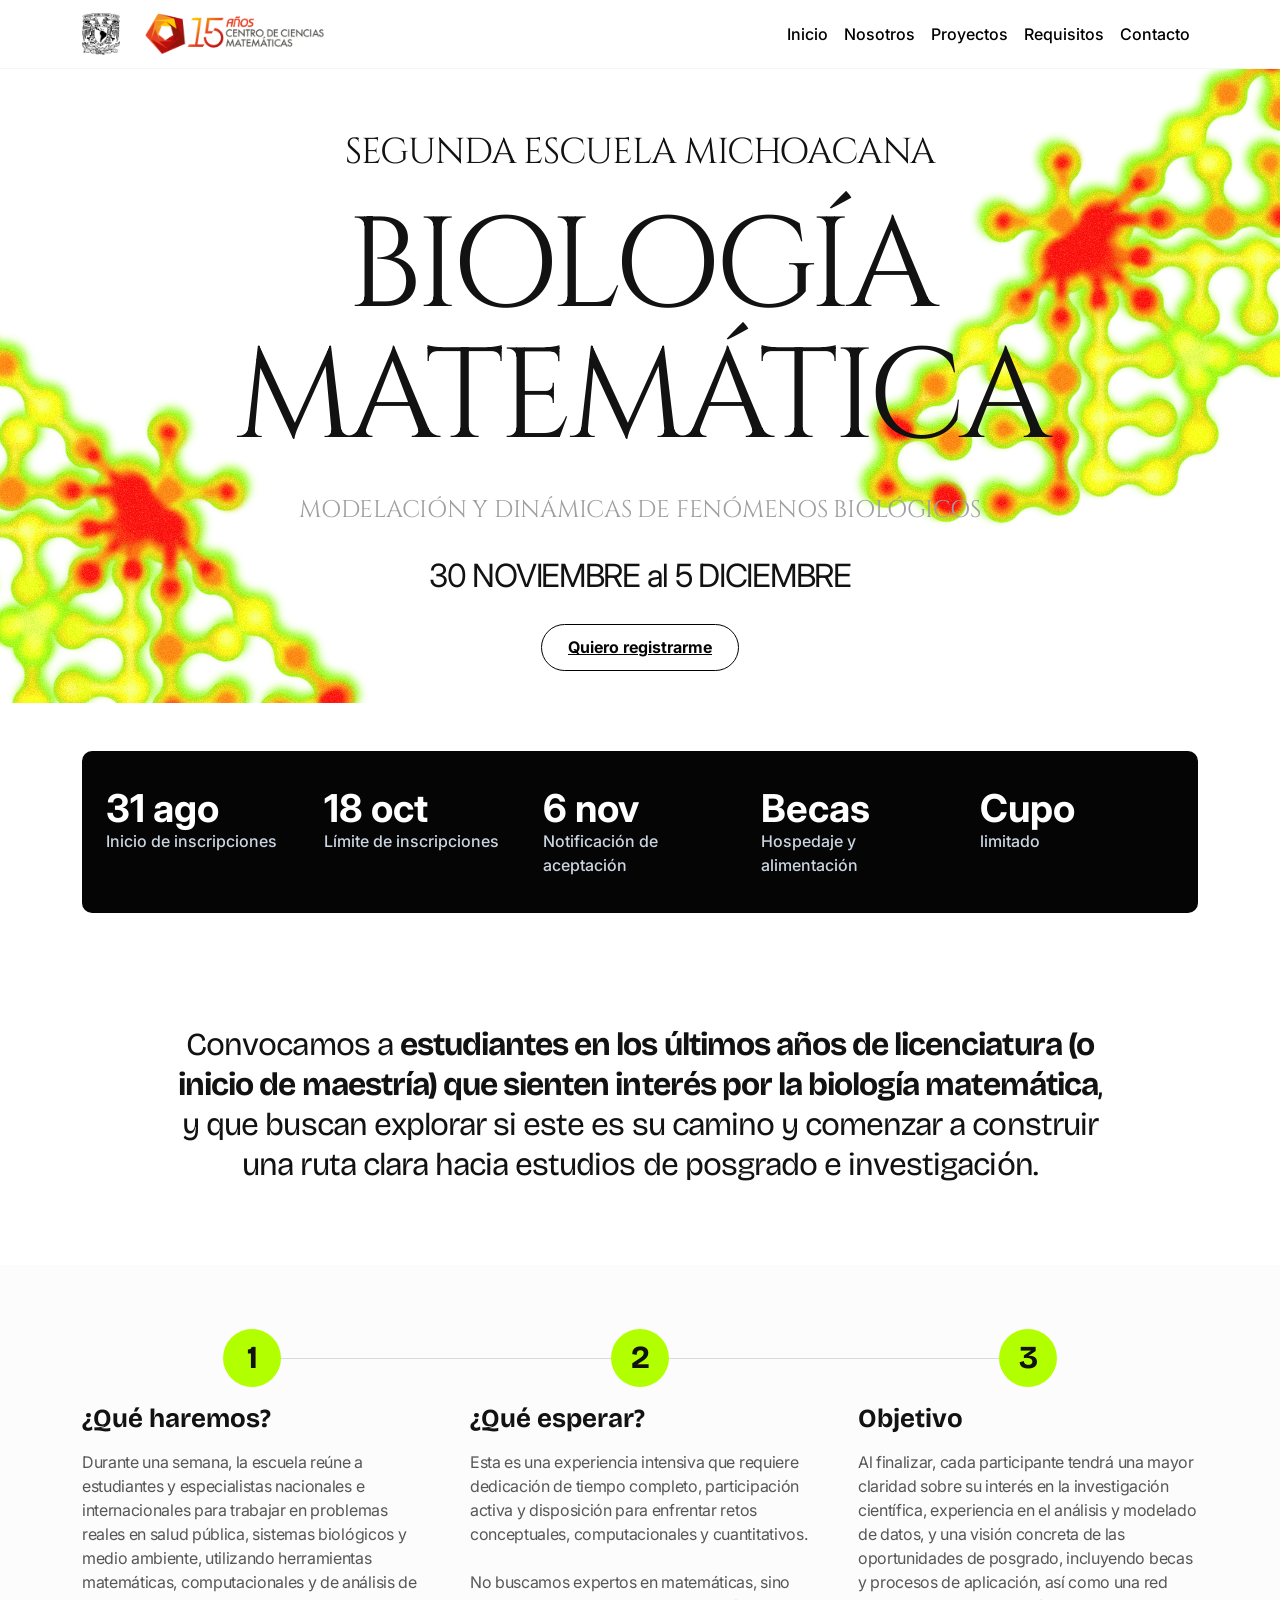
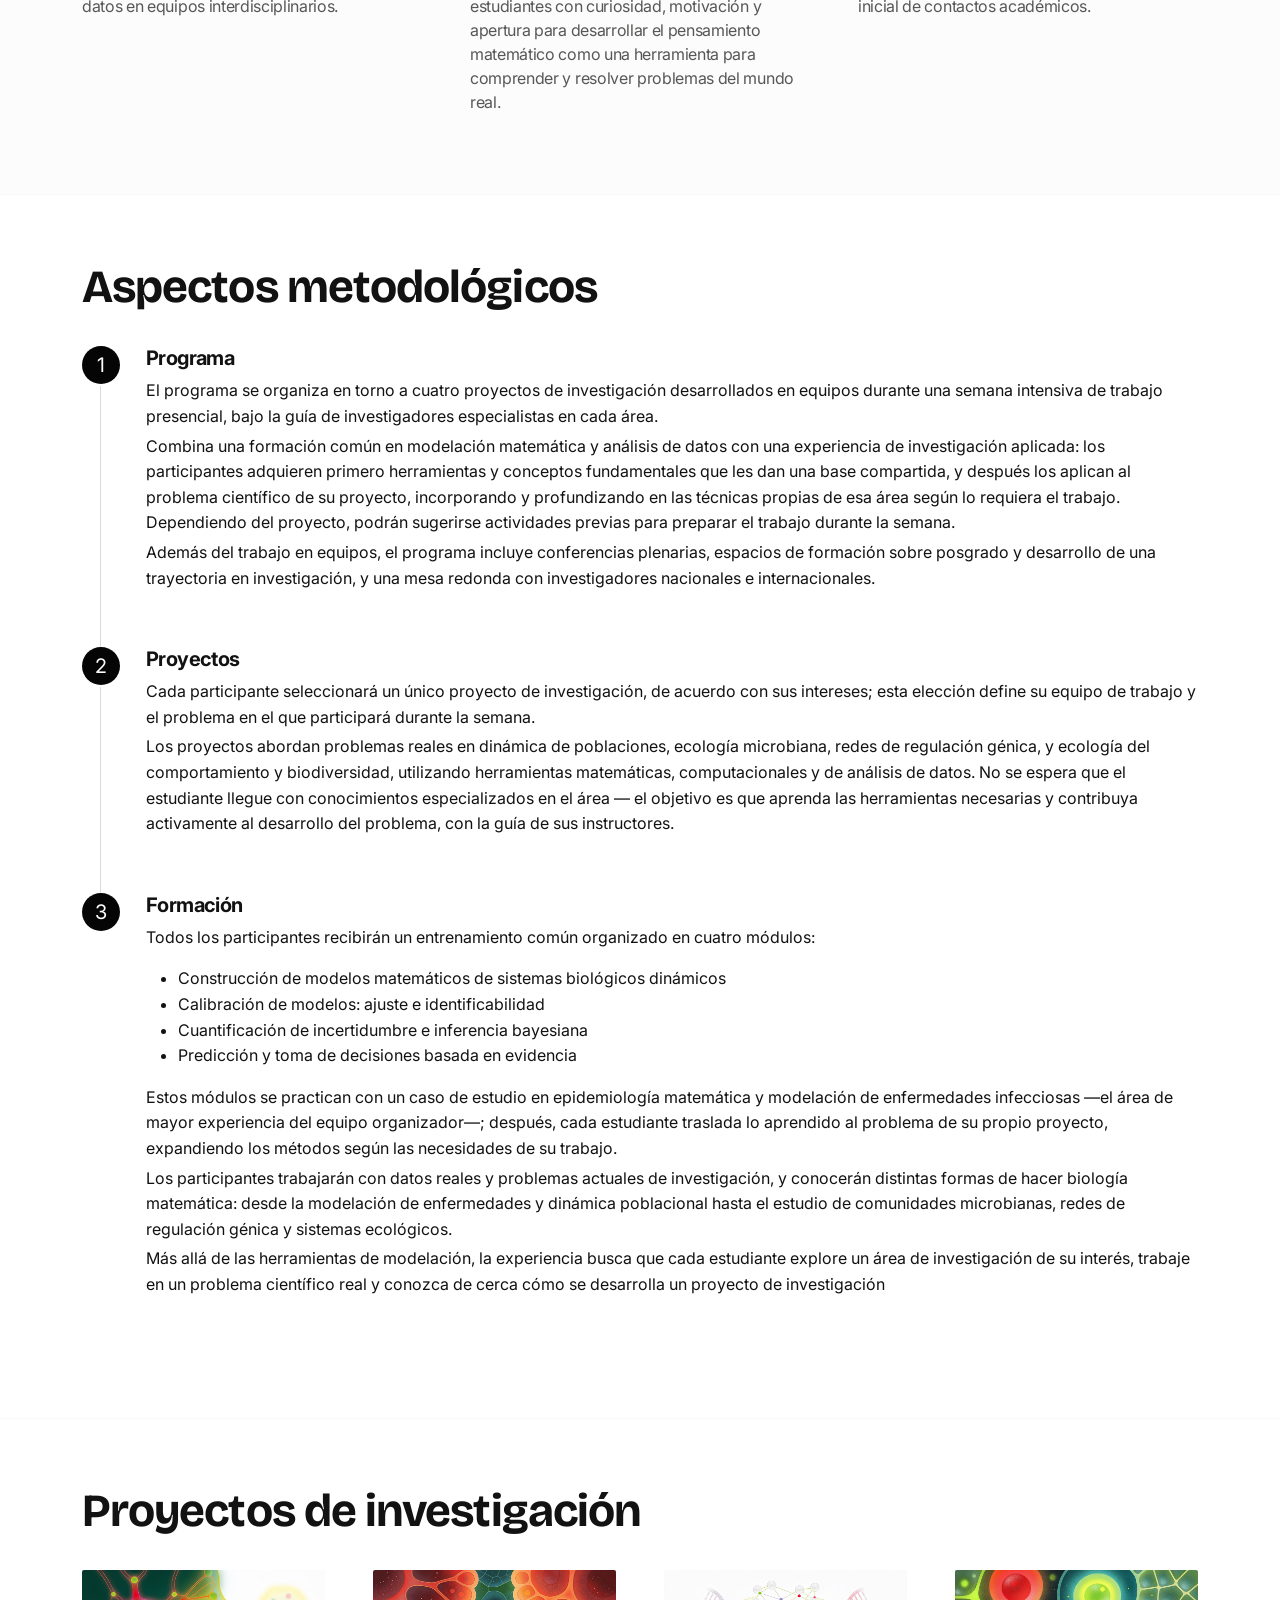
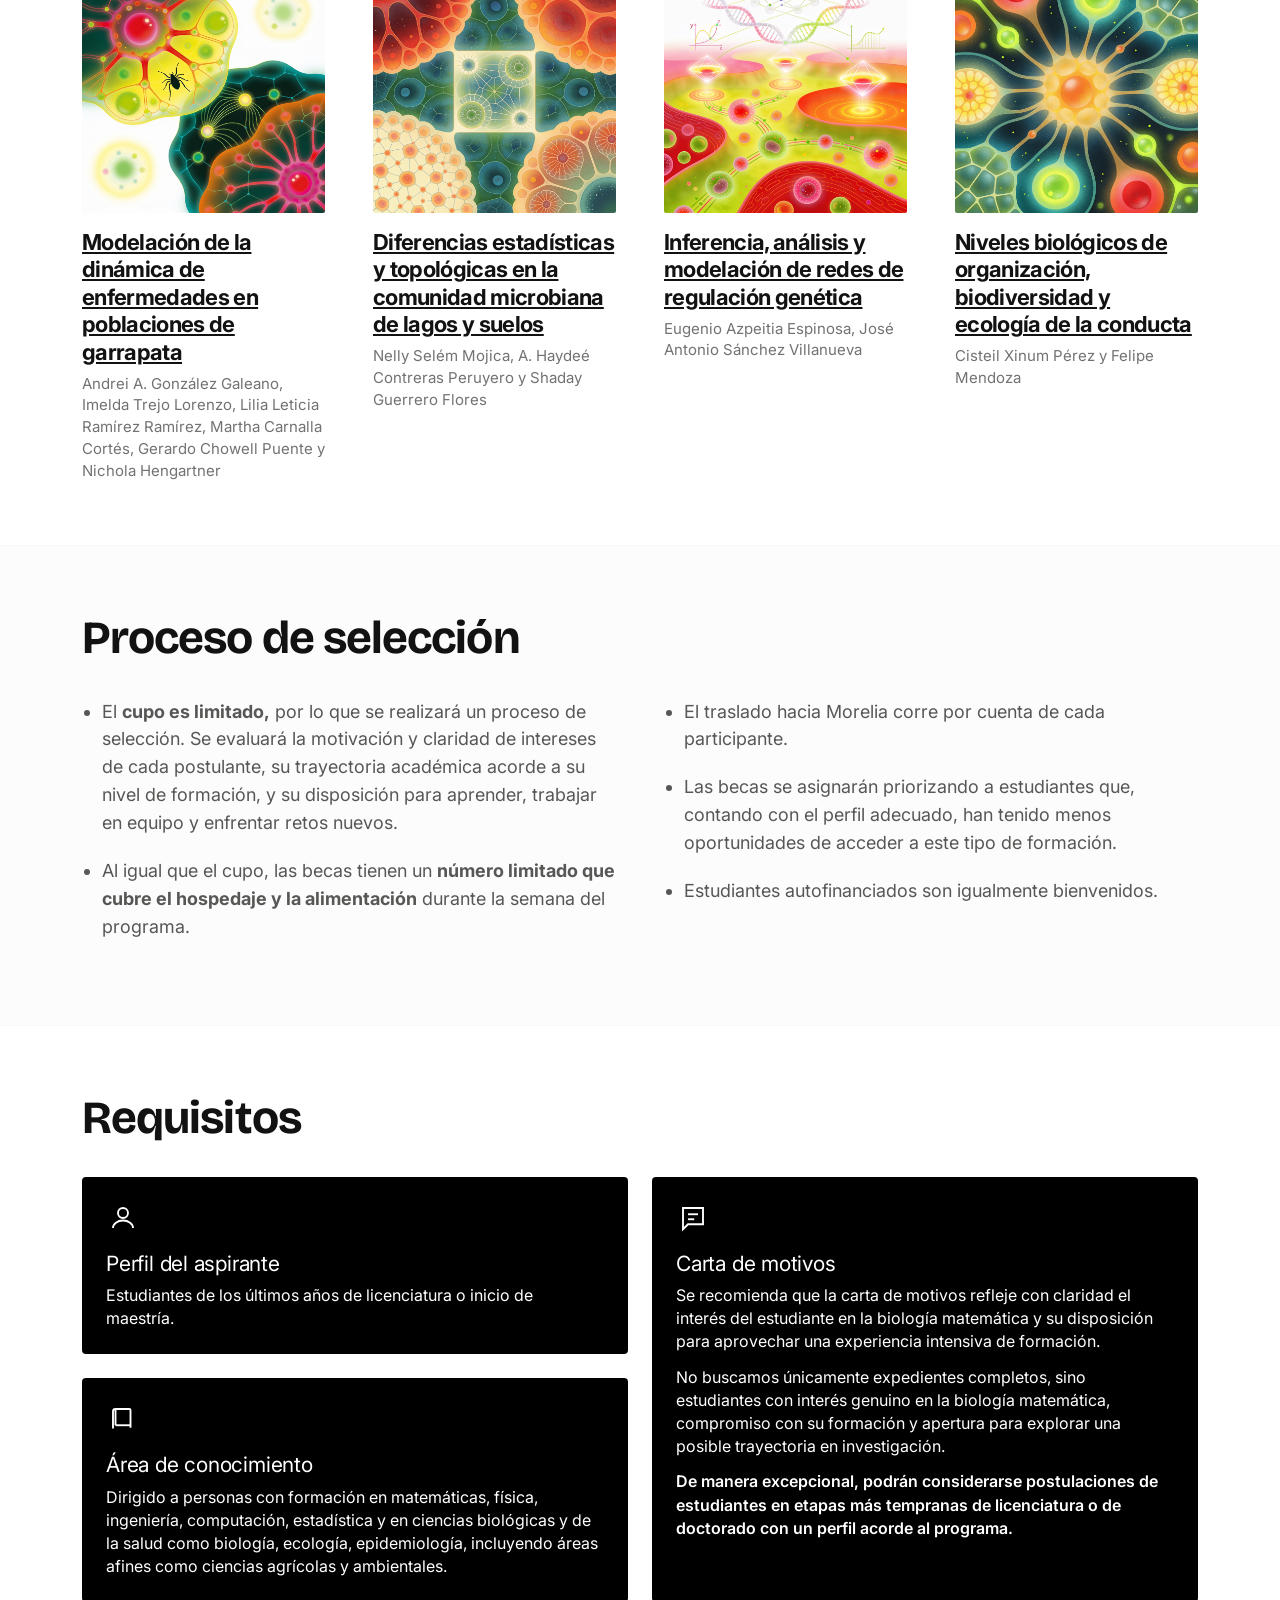
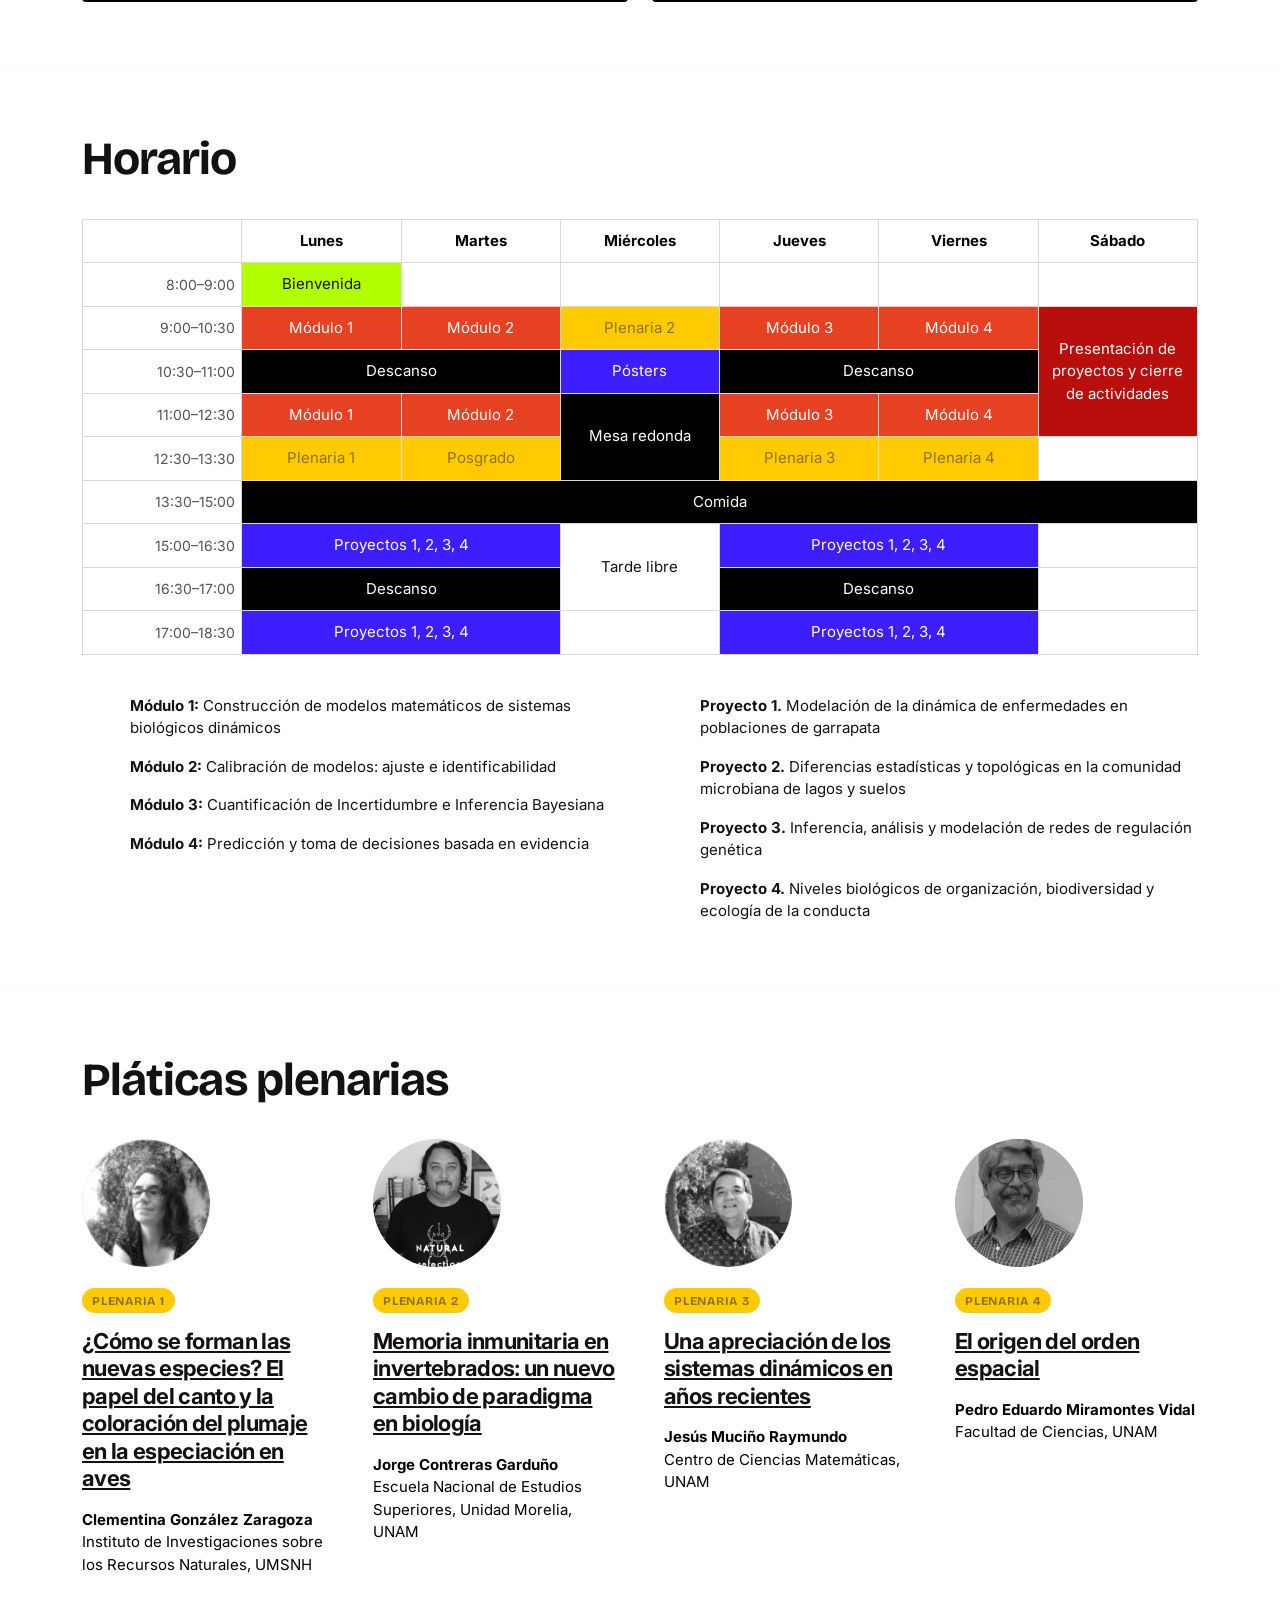
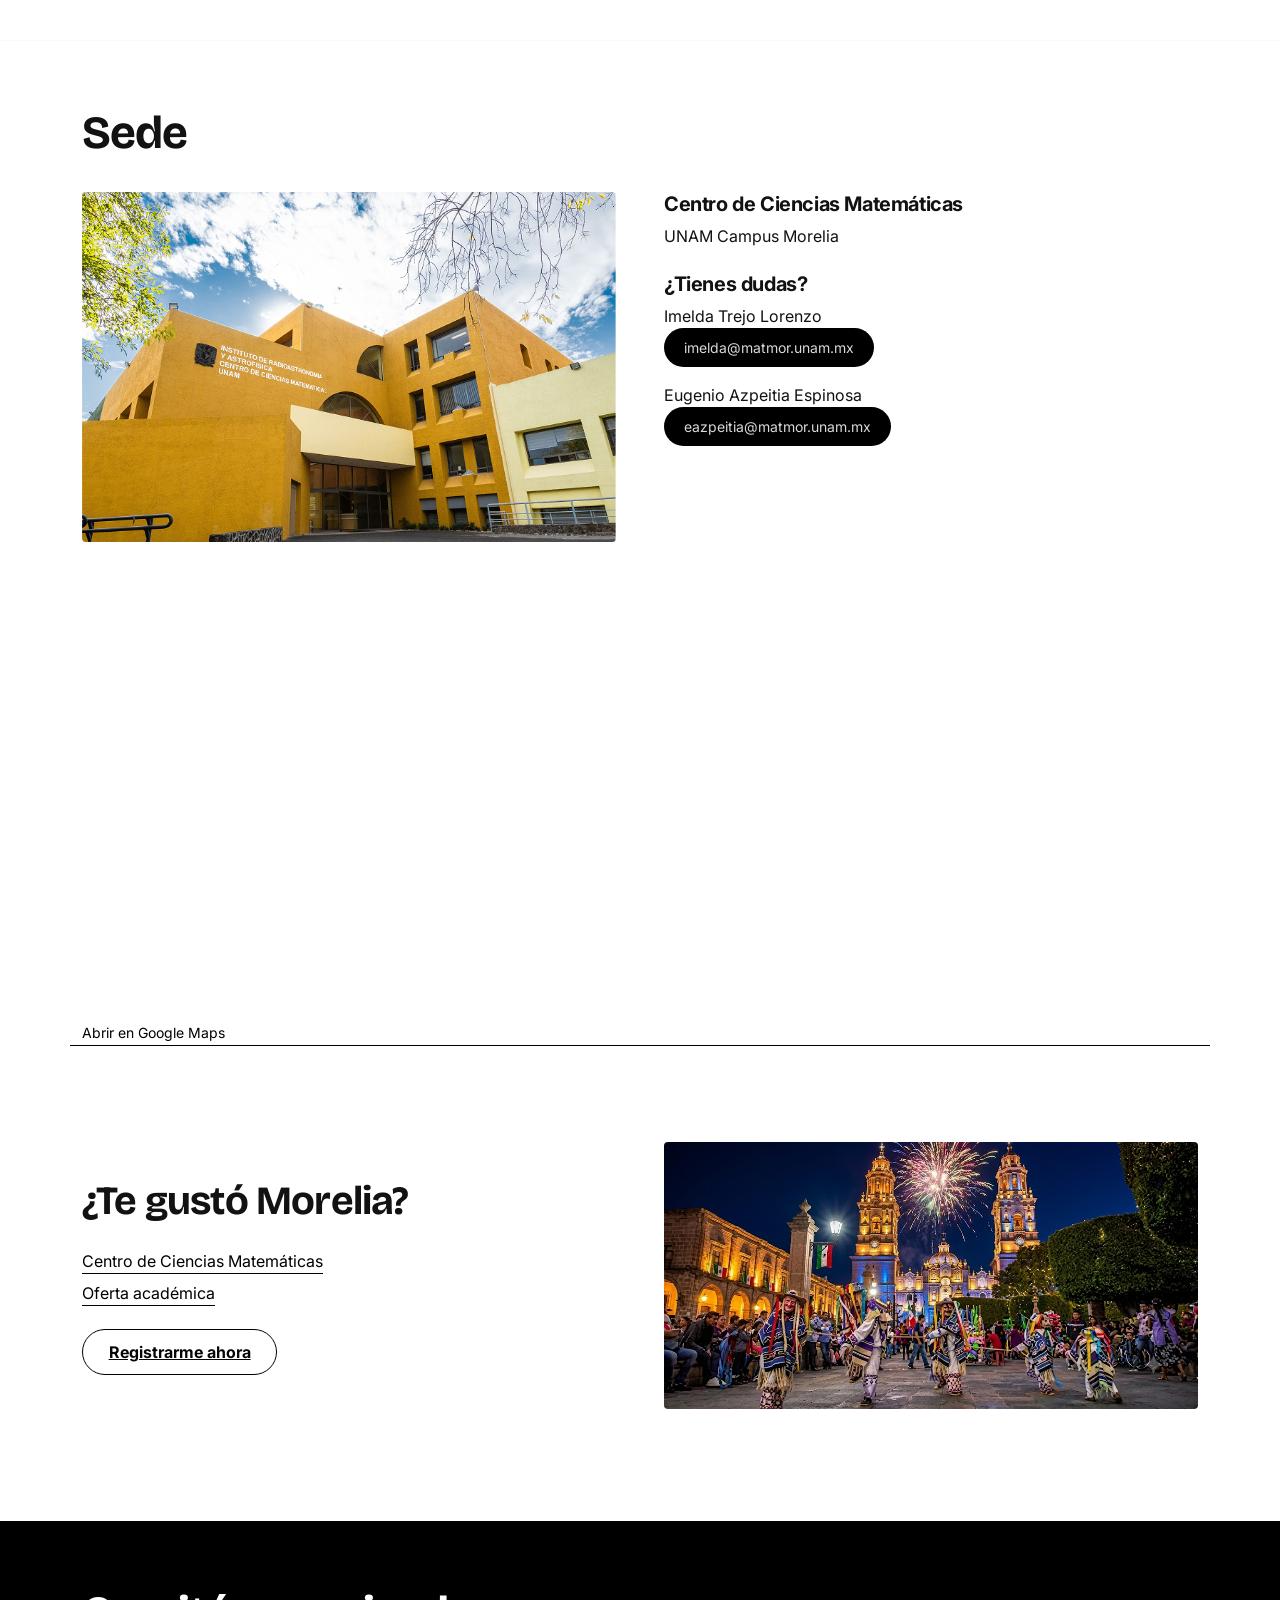
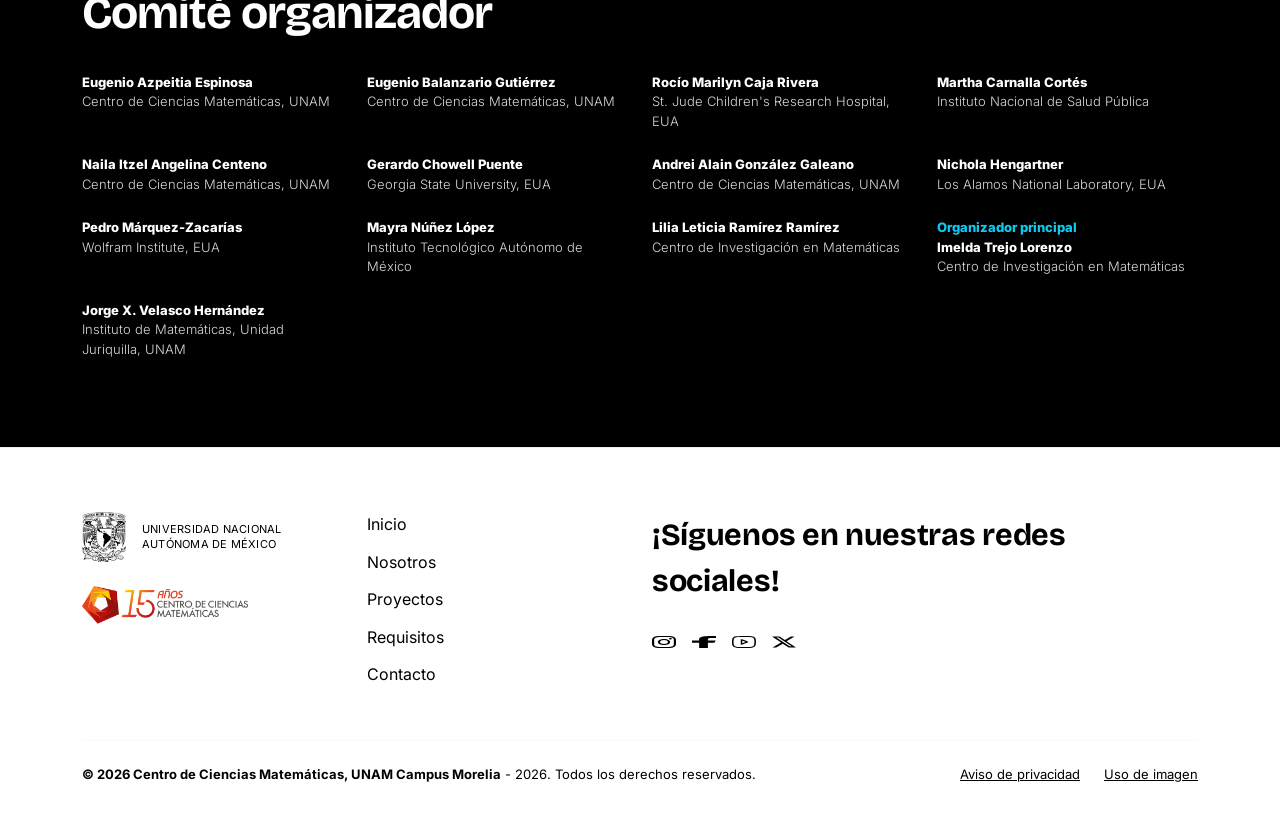
==== index.html @ 783806f9 "organizador principal" ====
<!DOCTYPE html>
<html lang="es">
<head>
  <meta charset="UTF-8" />
  <meta name="viewport" content="width=device-width, initial-scale=1.0" />
  <title>Segunda Escuela Michoacana · Biología Matemática</title>
  <meta name="description" content="Segunda Escuela Michoacana — Modelación y dinámicas de fenómenos biológicos. 30 de noviembre al 4 de diciembre, Morelia." />

  <!-- Favicon -->
  <link rel="icon" href="assets/favicon.svg" type="image/svg+xml" />
  <link rel="icon" href="assets/favicon.ico" sizes="any" />
  <link rel="apple-touch-icon" href="assets/apple-touch-icon.png" />

  <!-- Bootstrap 5 -->
  <link href="https://cdn.jsdelivr.net/npm/bootstrap@5.3.3/dist/css/bootstrap.min.css" rel="stylesheet" />
  <!-- Google Fonts -->
  <link rel="preconnect" href="https://fonts.googleapis.com" />
  <link rel="preconnect" href="https://fonts.gstatic.com" crossorigin />
  <link href="https://fonts.googleapis.com/css2?family=Bricolage+Grotesque:opsz,wght@12..96,400;12..96,600;12..96,700;12..96,800&family=Cinzel:wght@400;500;600;700&family=Inter:wght@300;400;500;600;700;800&display=swap" rel="stylesheet" />
  <!-- Site styles -->
  <link href="css/styles.css" rel="stylesheet" />
</head>
<body>

  <!-- ===================== NAVBAR ===================== -->
  <nav class="navbar navbar-expand-lg navbar-sembm sticky-top py-2">
    <div class="container">
      <a class="navbar-brand" href="#inicio">
        <img src="assets/logo.png" alt="Centro de Ciencias Matemáticas — 15 años" />
      </a>
      <button class="navbar-toggler" type="button" data-bs-toggle="collapse" data-bs-target="#mainNav" aria-controls="mainNav" aria-expanded="false" aria-label="Menú">
        <span class="navbar-toggler-icon"></span>
      </button>
      <div class="collapse navbar-collapse justify-content-end" id="mainNav">
        <ul class="navbar-nav">
          <li class="nav-item"><a class="nav-link active" href="#">Inicio</a></li>
          <li class="nav-item"><a class="nav-link" href="#nosotros">Nosotros</a></li>
          <li class="nav-item"><a class="nav-link" href="#proyectos">Proyectos</a></li>
          <li class="nav-item"><a class="nav-link" href="#requisitos">Requisitos</a></li>
          <li class="nav-item"><a class="nav-link" href="#contacto">Contacto</a></li>
        </ul>
      </div>
    </div>
  </nav>

  <!-- ===================== HERO ===================== -->
  <header class="hero" id="inicio">
    <img src="assets/mariposa.png" alt="" class="mariposa right" />
    <img src="assets/mariposa.png" alt="" class="mariposa left" />
    <div class="container">
      <p class="hero-eyebrow mb-4">Segunda Escuela Michoacana</p>
      <h1 class="hero-title">Biología<br />Matemática</h1>
      <p class="hero-sub">Modelación y dinámicas de fenómenos biológicos</p>
      <p class="hero-date fw-normal">30 NOVIEMBRE al 5 DICIEMBRE</p>
      <a href="#contacto" class="btn-pill d-inline-block mt-2">Quiero registrarme</a>
    </div>
  </header>

  <!-- ===================== FACTS ===================== -->
  <section class="container my-4 my-md-5">
    <div class="facts">
      <div class="row g-4 text-center text-md-start">
        <div class="col-6 col-md">
          <div class="fact-num">31 ago</div>
          <div class="fact-label">Inicio de inscripciones</div>
        </div>
        <div class="col-6 col-md">
          <div class="fact-num">18 oct</div>
          <div class="fact-label">Límite de inscripciones</div>
        </div>
        <div class="col-6 col-md">
          <div class="fact-num">6 nov</div>
          <div class="fact-label">Notificación de aceptación</div>
        </div>
        <div class="col-6 col-md">
          <div class="fact-num">Becas</div>
          <div class="fact-label">Hospedaje y alimentación</div>
        </div>
        <div class="col-6 col-md">
          <div class="fact-num">Cupo</div>
          <div class="fact-label">limitado</div>
        </div>
      </div>
    </div>
  </section>

  <!-- ===================== INTRO ===================== -->
  <section class="section" id="nosotros">
    <div class="container">
      <p class="lead-32 text-center mx-auto" style="max-width: 945px;">
        Convocamos a <span class="fw-bold">estudiantes en los últimos años de licenciatura (o inicio de maestría)
          que sienten interés por la biología matemática</span>, y que buscan explorar si este es su
        camino y comenzar a construir una ruta clara hacia estudios de posgrado e investigación.
      </p>
    </div>
  </section>

  <!-- ===================== STEPS ===================== -->
  <section class="section section-alt">
    <div class="container">
      <div class="row g-5 steps-row">
        <div class="col-md-4">
          <div class="step-circle">1</div>
          <h3 class="step-title">¿Qué haremos?</h3>
          <p class="step-body">
            Durante una semana, la escuela reúne a estudiantes y especialistas nacionales e
            internacionales para trabajar en problemas reales en salud pública, sistemas
            biológicos y medio ambiente, utilizando herramientas matemáticas, computacionales
            y de análisis de datos en equipos interdisciplinarios.
          </p>
        </div>
        <div class="col-md-4">
          <div class="step-circle">2</div>
          <h3 class="step-title">¿Qué esperar?</h3>
          <p class="step-body">
            Esta es una experiencia intensiva que requiere dedicación de tiempo completo,
            participación activa y disposición para enfrentar retos conceptuales,
            computacionales y cuantitativos.<br /><br />
            No buscamos expertos en matemáticas, sino estudiantes con curiosidad, motivación y
            apertura para desarrollar el pensamiento matemático como una herramienta para
            comprender y resolver problemas del mundo real.
          </p>
        </div>
        <div class="col-md-4">
          <div class="step-circle">3</div>
          <h3 class="step-title">Objetivo</h3>
          <p class="step-body">
            Al finalizar, cada participante tendrá una mayor claridad sobre su interés en la
            investigación científica, experiencia en el análisis y modelado de datos, y una
            visión concreta de las oportunidades de posgrado, incluyendo becas y procesos de
            aplicación, así como una red inicial de contactos académicos.
          </p>
        </div>
      </div>
    </div>
  </section>

  <hr class="divider" />

  <!-- ===================== METODOLOGÍA ===================== -->
  <section class="section" id="metodologia">
    <div class="container">
      <h2 class="h-section">Aspectos metodológicos</h2>

      <div class="method-item">
        <div class="method-badge">1</div>
        <h3 class="method-title">Programa</h3>
        <div class="method-body">
          <p class="mb-1">El programa se organiza en torno a cuatro proyectos de investigación desarrollados en equipos durante una semana
            intensiva de trabajo presencial, bajo la guía de investigadores especialistas en cada área.</p>
          <p class="mb-1">Combina una formación común en modelación matemática y análisis de datos con una experiencia de investigación
            aplicada: los participantes adquieren primero herramientas y conceptos fundamentales que les dan una base compartida,
            y después los aplican al problema científico de su proyecto, incorporando y profundizando en las técnicas propias
            de esa área según lo requiera el trabajo. Dependiendo del proyecto, podrán sugerirse actividades previas para
            preparar el trabajo durante la semana.</p>
          <p>Además del trabajo en equipos, el programa incluye conferencias plenarias, espacios de formación sobre posgrado
            y desarrollo de una trayectoria en investigación, y una mesa redonda con investigadores nacionales e internacionales.</p>
        </div>
      </div>

      <div class="method-item">
        <div class="method-badge">2</div>
        <h3 class="method-title">Proyectos</h3>
        <div class="method-body">
          <p class="mb-1">Cada participante seleccionará un único proyecto de investigación, de acuerdo con sus intereses;
            esta elección define su equipo de trabajo y el problema en el que participará durante la semana.</p>

          <p>Los proyectos abordan problemas reales en dinámica de poblaciones, ecología microbiana, redes de regulación
            génica, y ecología del comportamiento y biodiversidad, utilizando herramientas matemáticas, computacionales y
            de análisis de datos. No se espera que el estudiante llegue con conocimientos especializados en el área — el
            objetivo es que aprenda las herramientas necesarias y contribuya activamente al desarrollo del problema, con
            la guía de sus instructores.</p>
        </div>
      </div>

      <div class="method-item">
        <div class="method-badge">3</div>
        <h3 class="method-title">Formación</h3>
        <div class="method-body">
          <p>Todos los participantes recibirán un entrenamiento común organizado en cuatro módulos:</p>
          <ul>
            <li>Construcción de modelos matemáticos de sistemas biológicos dinámicos</li>
            <li>Calibración de modelos: ajuste e identificabilidad</li>
            <li>Cuantificación de incertidumbre e inferencia bayesiana</li>
            <li>Predicción y toma de decisiones basada en evidencia</li>
          </ul>
          <p class="mb-1">Estos módulos se practican con un caso de estudio en epidemiología matemática y modelación de
            enfermedades infecciosas —el área de mayor experiencia del equipo organizador—; después, cada estudiante traslada
            lo aprendido al problema de su propio proyecto, expandiendo los métodos según las necesidades de su trabajo.</p>
          <p class="mb-1">Los participantes trabajarán con datos reales y problemas actuales de investigación, y conocerán distintas
            formas de hacer biología matemática: desde la modelación de enfermedades y dinámica poblacional hasta el estudio
            de comunidades microbianas, redes de regulación génica y sistemas ecológicos.</p>
          <p>Más allá de las herramientas de modelación, la experiencia busca que cada estudiante explore un área de investigación
            de su interés, trabaje en un problema científico real y conozca de cerca cómo se desarrolla un proyecto de investigación</p>
        </div>
      </div>
    </div>
  </section>

  <hr class="divider" />

  <!-- ===================== PROYECTOS ===================== -->
  <section class="section" id="proyectos">
    <div class="container">
      <h2 class="h-section">Proyectos de investigación</h2>
      <div class="row g-4 g-lg-5">
        <div class="col-sm-6 col-lg-3">
          <a class="proj-card" href="proyecto-investigacion1">
            <img class="thumb" src="assets/proj-garrapata.png" alt="Modelación de la dinámica de enfermedades en poblaciones de garrapata" />
            <div class="proj-title">Modelación de la dinámica de enfermedades en poblaciones de garrapata</div>
            <div class="proj-authors">Andrei A. González Galeano, Imelda Trejo Lorenzo, Lilia Leticia Ramírez Ramírez, Martha Carnalla Cortés, Gerardo Chowell Puente y Nichola Hengartner</div>
          </a>
        </div>
        <div class="col-sm-6 col-lg-3">
          <a class="proj-card" href="proyecto-investigacion2">
            <img class="thumb" src="assets/proj-diferencias.png" alt="Diferencias estadísticas y topológicas en la comunidad microbiana de lagos y suelos" />
            <div class="proj-title">Diferencias estadísticas y topológicas en la comunidad microbiana de lagos y suelos</div>
            <div class="proj-authors">Nelly Selém Mojica, A. Haydeé Contreras Peruyero y Shaday Guerrero Flores</div>
          </a>
        </div>
        <div class="col-sm-6 col-lg-3">
          <a class="proj-card" href="proyecto-investigacion3">
            <img class="thumb" src="assets/proj-inferencia.png" alt="Inferencia, análisis y modelación de redes de regulación genética" />
            <div class="proj-title">Inferencia, análisis y modelación de redes de regulación genética</div>
            <div class="proj-authors">Eugenio Azpeitia Espinosa, José Antonio Sánchez Villanueva</div>
          </a>
        </div>
        <div class="col-sm-6 col-lg-3">
          <a class="proj-card" href="proyecto-investigacion4">
            <img class="thumb" src="assets/proj-niveles.png" alt="Niveles biológicos de organización, biodiversidad y ecología de la conducta" />
            <div class="proj-title">Niveles biológicos de organización, biodiversidad y ecología de la conducta</div>
            <div class="proj-authors">Cisteil Xinum Pérez y Felipe Mendoza</div>
          </a>
        </div>
      </div>
    </div>
  </section>

  <hr class="divider" />

  <!-- ===================== SELECCIÓN ===================== -->
  <section class="section section-alt">
    <div class="container">
      <h2 class="h-section">Proceso de selección</h2>
      <div class="row g-4 g-lg-5">
        <div class="col-md-6">
          <ul class="bullet-list">
            <li>El <strong>cupo es limitado,</strong> por lo que se realizará un proceso de selección.
              Se evaluará la motivación y claridad de intereses de cada postulante, su trayectoria
              académica acorde a su nivel de formación, y su disposición para aprender, trabajar en
              equipo y enfrentar retos nuevos.</li>
            <li>Al igual que el cupo, las becas tienen un <strong>número limitado que cubre el
              hospedaje y la alimentación</strong> durante la semana del programa.</li>
          </ul>
        </div>
        <div class="col-md-6">
          <ul class="bullet-list">
            <li>El traslado hacia Morelia corre por cuenta de cada participante.</li>
            <li>Las becas se asignarán priorizando a estudiantes que, contando con el perfil adecuado,
              han tenido menos oportunidades de acceder a este tipo de formación.</li>
            <li>Estudiantes autofinanciados son igualmente bienvenidos.</li>
          </ul>
        </div>
      </div>
    </div>
  </section>

  <hr class="divider" />

  <!-- ===================== REQUISITOS ===================== -->
  <section class="section" id="requisitos">
    <div class="container">
      <h2 class="h-section">Requisitos</h2>
      <div class="row g-4">
        <div class="col-lg-6">
          <div class="d-flex flex-column gap-4 h-100">
            <div class="req-card">
              <div class="req-ico">
                <svg width="30" height="30" viewBox="0 0 24 24" fill="none" stroke="#fff" stroke-width="1.5"><path d="M12 12a4 4 0 1 0 0-8 4 4 0 0 0 0 8Z"/><path d="M4 20c0-3.3 3.6-6 8-6s8 2.7 8 6"/></svg>
              </div>
              <h3>Perfil del aspirante</h3>
              <p>Estudiantes de los últimos años de licenciatura o inicio de maestría.</p>
            </div>
            <div class="req-card">
              <div class="req-ico">
                <svg width="30" height="30" viewBox="0 0 24 24" fill="none" stroke="#fff" stroke-width="1.5"><path d="M4 19.5V6a2 2 0 0 1 2-2h11a1 1 0 0 1 1 1v14"/><path d="M6 17h12"/><path d="M6 4v13"/></svg>
              </div>
              <h3>Área de conocimiento</h3>
              <p>Dirigido a personas con formación en matemáticas, física, ingeniería, computación,
              estadística y en ciencias biológicas y de la salud como biología, ecología,
              epidemiología, incluyendo áreas afines como ciencias agrícolas y ambientales.</p>
            </div>
          </div>
        </div>
        <div class="col-lg-6">
          <div class="req-card h-100">
            <div class="req-ico">
              <svg width="30" height="30" viewBox="0 0 24 24" fill="none" stroke="#fff" stroke-width="1.5"><path d="M4 4h16v13H8l-4 4V4Z"/><path d="M8 9h8"/><path d="M8 13h5"/></svg>
            </div>
            <h3>Carta de motivos</h3>
            <p>Se recomienda que la carta de motivos refleje con claridad el interés del estudiante en
            la biología matemática y su disposición para aprovechar una experiencia intensiva de formación.</p>
            <p>No buscamos únicamente expedientes completos, sino estudiantes con interés genuino en la
            biología matemática, compromiso con su formación y apertura para explorar una posible
            trayectoria en investigación.</p>
            <p class="fw-semibold">De manera excepcional, podrán considerarse postulaciones de estudiantes
            en etapas más tempranas de licenciatura o de doctorado con un perfil acorde al programa.</p>
          </div>
        </div>
      </div>
    </div>
  </section>

  <hr class="divider" />

  <!-- ===================== HORARIO ===================== -->
  <section class="section">
    <div class="container">
      <h2 class="h-section">Horario</h2>
      <div class="schedule-wrap">
        <table class="schedule">
          <thead>
            <tr>
              <th></th><th>Lunes</th><th>Martes</th><th>Miércoles</th><th>Jueves</th><th>Viernes</th><th>Sábado</th>
            </tr>
          </thead>
          <tbody>
            <tr>
              <td class="time">8:00–9:00</td>
              <td class="c-green">Bienvenida</td>
              <td></td>
              <td></td>
              <td></td>
              <td></td>
              <td></td>
            </tr>
            <tr>
              <td class="time">9:00–10:30</td>
              <td class="c-red">Módulo 1</td>
              <td class="c-red">Módulo 2</td>
              <td class="c-yellow">Plenaria 2</td>
              <td class="c-red">Módulo 3</td>
              <td class="c-red">Módulo 4</td>
              <td class="c-dark" rowspan="3">Presentación de proyectos y cierre de actividades</td>
            </tr>
            <tr>
              <td class="time">10:30–11:00</td>
              <td class="c-black" colspan="2">Descanso</td>
              <td class="c-blue">Pósters</td>
              <td class="c-black" colspan="2">Descanso</td>
            </tr>
            <tr>
              <td class="time">11:00–12:30</td>
              <td class="c-red">Módulo 1</td>
              <td class="c-red">Módulo 2</td>
              <td class="c-black" rowspan="2">Mesa redonda</td>
              <td class="c-red">Módulo 3</td>
              <td class="c-red">Módulo 4</td>
            </tr>
            <tr>
              <td class="time">12:30–13:30</td>
              <td class="c-yellow">Plenaria 1</td>
              <td class="c-yellow">Posgrado</td>
              <td class="c-yellow">Plenaria 3</td>
              <td class="c-yellow">Plenaria 4</td>
              <td></td>
            </tr>
            <tr>
              <td class="time">13:30–15:00</td>
              <td class="c-black" colspan="6">Comida</td>
            </tr>
            <tr>
              <td class="time">15:00–16:30</td>
              <td class="c-blue" colspan="2">Proyectos 1, 2, 3, 4</td>
              <td rowspan="2">Tarde libre</td>
              <td class="c-blue" colspan="2">Proyectos 1, 2, 3, 4</td>
              <td></td>
            </tr>
            <tr>
              <td class="time">16:30–17:00</td>
              <td class="c-black" colspan="2">Descanso</td>
              <td class="c-black" colspan="2">Descanso</td>
              <td></td>
            </tr>
            <tr>
              <td class="time">17:00–18:30</td>
              <td class="c-blue" colspan="2">Proyectos 1, 2, 3, 4</td>
              <td></td>
              <td class="c-blue" colspan="2">Proyectos 1, 2, 3, 4</td>
              <td></td>
            </tr>
          </tbody>
        </table>
      </div>

      <!-- Legend -->
      <div class="row g-4 mt-3 legend">
        <div class="col-md-6">
          <div class="ms-5 mb-3"><span><strong>Módulo 1:</strong> Construcción de modelos matemáticos de sistemas biológicos dinámicos</span></div>
          <div class="ms-5 mb-3"><strong>Módulo 2:</strong> Calibración de modelos: ajuste e identificabilidad</div>
          <div class="ms-5 mb-3"><strong>Módulo 3:</strong> Cuantificación de Incertidumbre e Inferencia Bayesiana</div>
          <div class="ms-5"><strong>Módulo 4:</strong> Predicción y toma de decisiones basada en evidencia</div>
        </div>
        <div class="col-md-6">
          <div class="ms-5 mb-3"><span><strong>Proyecto 1.</strong> Modelación de la dinámica de enfermedades en poblaciones de garrapata</span></div>
          <div class="ms-5 mb-3"><strong>Proyecto 2.</strong> Diferencias estadísticas y topológicas en la comunidad microbiana de lagos y suelos</div>
          <div class="ms-5 mb-3"><strong>Proyecto 3.</strong> Inferencia, análisis y modelación de redes de regulación genética</div>
          <div class="ms-5"><strong>Proyecto 4.</strong> Niveles biológicos de organización, biodiversidad y ecología de la conducta</div>
        </div>
      </div>
    </div>
  </section>

  <hr class="divider" />

  <!-- ===================== PLENARIAS ===================== -->
  <section class="section">
    <div class="container">
      <h2 class="h-section">Pláticas plenarias</h2>
      <div class="row g-4 g-lg-5">
        <div class="col-sm-6 col-lg-3 plenaria">
          <button type="button" class="plenaria-card" data-key="clementina">
            <img class="p-photo" src="assets/clementina.png" alt="Clementina González Zaragoza" />
            <div class="p-num">Plenaria 1</div>
            <div class="p-title">¿Cómo se forman las nuevas especies? El papel del canto y la coloración del plumaje en la especiación en aves</div>
            <div class="p-meta"><span class="fw-bold">Clementina González Zaragoza</span><br />Instituto de Investigaciones sobre los Recursos Naturales, UMSNH</div>
          </button>
        </div>
        <div class="col-sm-6 col-lg-3 plenaria">
          <button type="button" class="plenaria-card" data-key="jorge">
            <img class="p-photo" src="assets/Jorge-Contreras-Garduno.png" alt="Jorge Contreras Garduño" />
            <div class="p-num">Plenaria 2</div>
            <div class="p-title">Memoria inmunitaria en invertebrados: un nuevo cambio de paradigma en biología</div>
            <div class="p-meta"><span class="fw-bold">Jorge Contreras Garduño</span><br />Escuela Nacional de Estudios Superiores, Unidad Morelia, UNAM</div>
          </button>
        </div>
        <div class="col-sm-6 col-lg-3 plenaria">
          <button type="button" class="plenaria-card" data-key="jesus">
            <img class="p-photo" src="assets/jesus.png" alt="Jesús Muciño Raymundo" />
            <div class="p-num">Plenaria 3</div>
            <div class="p-title">Una apreciación de los sistemas dinámicos en años recientes</div>
            <div class="p-meta"><span class="fw-bold">Jesús Muciño Raymundo</span><br />Centro de Ciencias Matemáticas, UNAM</div>
          </button>
        </div>
        <div class="col-sm-6 col-lg-3 plenaria">
          <button type="button" class="plenaria-card" data-key="miramontes">
            <img class="p-photo" src="assets/miramontes.png" alt="Pedro Eduardo Miramontes Vidal" />
            <div class="p-num">Plenaria 4</div>
            <div class="p-title">El origen del orden espacial</div>
            <div class="p-meta"><span class="fw-bold">Pedro Eduardo Miramontes Vidal</span><br />Facultad de Ciencias, UNAM</div>
          </button>
        </div>
      </div>
    </div>
  </section>

  <!-- ===================== PLENARIA MODAL ===================== -->
  <div class="modal fade" id="plenariaModal" tabindex="-1" aria-labelledby="plenariaModalLabel" aria-hidden="true">
    <div class="modal-dialog modal-dialog-centered modal-lg">
      <div class="modal-content plenaria-modal-content">
        <div class="modal-header">
          <h5 class="modal-title" id="plenariaModalLabel"></h5>
          <button type="button" class="btn-close" data-bs-dismiss="modal" aria-label="Cerrar"></button>
        </div>
        <div class="modal-body">
          <div class="plenaria-modal-head">
            <img src="" alt="" class="plenaria-modal-photo" />
            <div>
              <div class="plenaria-modal-name"></div>
              <div class="plenaria-modal-org"></div>
            </div>
          </div>
          <h6 class="plenaria-modal-resumen-label">Resumen</h6>
          <div class="plenaria-modal-resumen"></div>
        </div>
      </div>
    </div>
  </div>

  <hr class="divider" />

  <!-- ===================== SEDE ===================== -->
  <section class="section" id="contacto">
    <div class="container">
      <h2 class="h-section">Sede</h2>
      <div class="row g-4 g-lg-5 align-items-start">
        <div class="col-lg-6">
          <img class="sede-img" src="assets/ccm-unam.png" alt="UNAM Centro de Ciencias Matemáticas" height="350"/>
        </div>
        <div class="col-lg-6">
          <h3 class="fw-bold" style="font-size:20px; letter-spacing:-0.02em;">Centro de Ciencias Matemáticas </h3>
          <p class="mb-4" style="font-size:16px;">UNAM Campus Morelia</p>

          <h3 class="fw-bold" style="font-size:20px; letter-spacing:-0.02em;">¿Tienes dudas?</h3>
          <div class="d-flex flex-column">
            <span class="name">Imelda Trejo Lorenzo</span>
            <div class="contact-pill">
              <span class="mail" data-user="imelda" data-domain="matmor.unam.mx"></span>
            </div>
            <span class="name mt-3">Eugenio Azpeitia Espinosa</span>
            <div class="contact-pill">
              <span class="mail" data-user="eazpeitia" data-domain="matmor.unam.mx"></span>
            </div>
          </div>

        </div>
      </div>

      <div class="row mt-4 mt-lg-5">
        <div class="sede-map-wrap">
          <iframe
                  src="https://www.google.com/maps?q=UNAM+Centro+de+Ciencias+Matemáticas+Morelia%2C+Michoac%C3%A1n+de+Ocampo&output=embed"
                  allowfullscreen="" loading="lazy" referrerpolicy="no-referrer-when-downgrade"
                  title="Mapa de ubicación — UNAM Centro Cultural Morelia"></iframe>
        </div>
        <a class="link-underline-anim sede-map-link" href="https://www.google.com/maps/search/?api=1&query=UNAM+Centro+de+Ciencias+Matemáticas+Morelia%2C+Michoac%C3%A1n+de+Ocampo" target="_blank" rel="noopener">Abrir en Google Maps</a>
      </div>

      <!-- ¿Te gustó Morelia? -->
      <div class="row g-4 g-lg-5 align-items-center mt-4 mt-lg-5">
        <div class="col-lg-6">
          <h3 class="font-display fw-bold mb-4" style="font-size:clamp(28px,3.4vw,40px); letter-spacing:-0.02em;">¿Te gustó Morelia?</h3>
          <p class="mb-2"><a class="link-underline-anim" href="https://www.matmor.unam.mx">Centro de Ciencias Matemáticas</a></p>
          <p class="mb-4"><a class="link-underline-anim" href="https://pccm.umich.unam.mx">Oferta académica</a></p>
          <a href="#" class="btn-pill d-inline-block">Registrarme ahora</a>
        </div>
        <div class="col-lg-6">
          <img class="sede-img" src="assets/morelia.png" alt="Morelia" />
        </div>
      </div>

      <!-- Contact pills -->
      <div class="d-flex flex-wrap gap-3 justify-content-center mt-5">

      </div>
    </div>
  </section>

  <!-- ===================== COMITÉ ===================== -->
  <section class="section comite">
    <div class="container">
      <h2 class="h-section">Comité organizador</h2>
      <div class="row">
        <div class="col-6 col-md-4 col-lg-3 person"><div class="p-name">Eugenio Azpeitia Espinosa</div><div class="p-org">Centro de Ciencias Matemáticas, UNAM</div></div>
        <div class="col-6 col-md-4 col-lg-3 person"><div class="p-name">Eugenio Balanzario Gutiérrez</div><div class="p-org">Centro de Ciencias Matemáticas, UNAM</div></div>
        <div class="col-6 col-md-4 col-lg-3 person"><div class="p-name">Rocío Marilyn Caja Rivera</div><div class="p-org">St. Jude Children's Research Hospital, EUA</div></div>
        <div class="col-6 col-md-4 col-lg-3 person"><div class="p-name">Martha Carnalla Cortés</div><div class="p-org">Instituto Nacional de Salud Pública</div></div>
        <div class="col-6 col-md-4 col-lg-3 person"><div class="p-name">Naila Itzel Angelina Centeno</div><div class="p-org">Centro de Ciencias Matemáticas, UNAM</div></div>
        <div class="col-6 col-md-4 col-lg-3 person"><div class="p-name">Gerardo Chowell Puente</div><div class="p-org">Georgia State University, EUA</div></div>
        <div class="col-6 col-md-4 col-lg-3 person"><div class="p-name">Andrei Alain González Galeano</div><div class="p-org">Centro de Ciencias Matemáticas, UNAM</div></div>
        <div class="col-6 col-md-4 col-lg-3 person"><div class="p-name">Nichola Hengartner</div><div class="p-org">Los Alamos National Laboratory, EUA</div></div>
        <div class="col-6 col-md-4 col-lg-3 person"><div class="p-name">Pedro Márquez-Zacarías</div><div class="p-org">Wolfram Institute, EUA</div></div>
        <div class="col-6 col-md-4 col-lg-3 person"><div class="p-name">Mayra Núñez López</div><div class="p-org">Instituto Tecnológico Autónomo de México</div></div>
        <div class="col-6 col-md-4 col-lg-3 person"><div class="p-name">Lilia Leticia Ramírez Ramírez</div><div class="p-org">Centro de Investigación en Matemáticas</div></div>
        <div class="col-6 col-md-4 col-lg-3 person"><div class="p-name text-info">Organizador principal</div><div class="p-name">Imelda Trejo Lorenzo</div><div class="p-org">Centro de Investigación en Matemáticas</div></div>
        <div class="col-6 col-md-4 col-lg-3 person"><div class="p-name">Jorge X. Velasco Hernández</div><div class="p-org">Instituto de Matemáticas, Unidad Juriquilla, UNAM</div></div>
      </div>
    </div>
  </section>

  <!-- ===================== FOOTER ===================== -->
  <footer class="site-footer-full">
    <div class="container">
      <div class="row gy-5">
        <div class="col-lg-3">
          <div class="d-flex align-items-center gap-3 flex-wrap">
            <img src="assets/Escudo-UNAM-escalable.webp" alt="UNAM" class="footer-crest" />
            <span class="footer-crest-text">Universidad Nacional<br />Autónoma de México</span>
          </div>
          <img src="assets/footer-ccm-logo.png" alt="15 años Centro de Ciencias Matemáticas" class="footer-ccm-logo mt-4" />
        </div>
        <div class="col-lg-3">
          <ul class="footer-links">
            <li><a href="#">Inicio</a></li>
            <li><a href="#nosotros">Nosotros</a></li>
            <li><a href="#">Proyectos</a></li>
            <li><a href="#">Requisitos</a></li>
            <li><a href="#">Contacto</a></li>
          </ul>
        </div>
        <div class="col-lg-6">
          <p class="footer-social-title">¡Síguenos en nuestras redes sociales!</p>
          <div class="d-flex gap-3">
            <a href="https://www.instagram.com/ccm_unam/"><img src="assets/social-instagram.svg" alt="Instagram" class="footer-social-ico" /></a>
            <a href="https://www.facebook.com/unamccm"><img src="assets/social-facebook.svg" alt="Facebook" class="footer-social-ico" /></a>
            <a href="https://www.youtube.com/@centrodecienciasmatematica1940"><img src="assets/social-youtube.svg" alt="YouTube" class="footer-social-ico" /></a>
            <a href="https://x.com/unamccm"><img src="assets/social-x.svg" alt="X" class="footer-social-ico" /></a>
          </div>
        </div>
      </div>

      <hr class="footer-divider" />

      <div class="d-flex flex-column flex-md-row justify-content-between align-items-center gap-2 footer-bottom">
        <p class="mb-0"><strong>© 2026 Centro de Ciencias Matemáticas, UNAM Campus Morelia</strong> - 2026. Todos los derechos reservados.</p>
        <div class="d-flex gap-4">
          <a href="https://matmor.unam.mx/aviso-simplificado" target="_blank" rel="noopener">Aviso de privacidad</a>
          <a href="https://docs.google.com/document/d/1UfQzTp8JIFZO8eAYHDRWXg_DqxS-km0ifVXpT7Fgd8I/edit?usp=sharing" target="_blank" rel="noopener">Uso de imagen</a>
        </div>
      </div>
    </div>
  </footer>

  <script src="https://cdn.jsdelivr.net/npm/bootstrap@5.3.3/dist/js/bootstrap.bundle.min.js"></script>
  <script src="js/main.js"></script>
  <script src="js/plenarias.js"></script>
</body>
</html>
---- css/styles.css ----
:root {
  --ink: #050505;
  --ink-2: #121212;
  --gray: #575756;
  --gray-2: #727272;
  --line: #d9d9d9;
  --green: #b2ff00;
  --red: #e64123;
  --darkred: #b80f0d;
  --yellow: #ffcb00;
  --blue: #3e1dff;
  --slate: #cbd5e1;
}

* { box-sizing: border-box; }

body {
  font-family: 'Inter', system-ui, -apple-system, sans-serif;
  color: var(--ink-2);
  background: #ffffff;
  overflow-x: hidden;
}

.font-serif { font-family: 'Cinzel', serif; }
.font-display { font-family: 'Bricolage Grotesque', 'Inter', sans-serif; }

/* ---------- Navbar ---------- */
.navbar-sembm {
  background: rgba(255, 255, 255, 0.7);
  backdrop-filter: blur(8px);
  -webkit-backdrop-filter: blur(8px);
  border-bottom: 1px solid rgba(0, 0, 0, 0.04);
}
.navbar-sembm .navbar-brand img { height: 42px; }
.navbar-sembm .nav-link {
  color: #000;
  font-weight: 500;
  font-size: 16px;
  padding-left: 1rem;
  padding-right: 1rem;
}
.navbar-sembm .nav-link.active { font-weight: 700; }

/* ---------- Hero ---------- */
.hero {
  position: relative;
  text-align: center;
  padding: 3.5rem 1rem 2rem;
  overflow: hidden;
}
.hero .mariposa {
  position: absolute;
  width: min(46vw, 520px);
  pointer-events: none;
  opacity: .95;
  z-index: 0;
}
.hero .mariposa.right { top: -60px; right: -90px; }
.hero .mariposa.left  { top: 210px; left: -140px; transform: rotate(90deg); }
.hero .container { position: relative; z-index: 2; }

.hero-eyebrow {
  font-family: 'Cinzel', serif;
  font-size: clamp(20px, 3.2vw, 36px);
  letter-spacing: -0.03em;
  text-transform: uppercase;
  color: var(--ink-2);
  margin-bottom: 1.5rem;
}
.hero-title {
  font-family: 'Cinzel', serif;
  font-weight: 400;
  text-transform: uppercase;
  color: var(--ink-2);
  line-height: 1.02;
  letter-spacing: -0.04em;
  font-size: clamp(52px, 12vw, 128px);
  margin: 0;
}
.hero-sub {
  font-family: 'Cinzel', serif;
  text-transform: uppercase;
  color: #9f9f9f;
  font-size: clamp(15px, 2.2vw, 24px);
  letter-spacing: -0.01em;
  margin-top: 1.75rem;
}
.hero-date {
  font-size: clamp(22px, 3.4vw, 32px);
  letter-spacing: -0.04em;
  margin-top: 1.5rem;
}
.btn-pill {
  border: 1px solid #000;
  border-radius: 24px;
  padding: .65rem 1.6rem;
  font-weight: 700;
  color: var(--ink);
  background: transparent;
  transition: all .2s ease;
}
.btn-pill:hover { background: #000; color: #fff; }

/* ---------- Facts bar ---------- */
.facts {
  background: var(--ink);
  border-radius: 10px;
  color: #fff;
  padding: 2.25rem 1.5rem;
}
.facts .fact-num {
  font-weight: 700;
  font-size: clamp(28px, 3vw, 40px);
  line-height: 1.1;
}
.facts .fact-label { color: var(--slate); font-weight: 500; font-size: 16px; }

/* ---------- Section helpers ---------- */
.section { padding: 4rem 0; }
.section-alt { background: #fcfcfc; }
.h-section {
  font-family: 'Bricolage Grotesque', sans-serif;
  font-weight: 700;
  letter-spacing: -0.02em;
  font-size: clamp(30px, 4vw, 46px);
  margin-bottom: 2rem;
}
.lead-32 {
  font-family: 'Bricolage Grotesque', sans-serif;
  font-size: clamp(20px, 2.6vw, 32px);
  line-height: 1.25;
  letter-spacing: -0.03em;
}
.divider { border: 0; border-top: 1px solid #e6e6e6; margin: 0; }

/* ---------- Steps (¿Qué haremos?) ---------- */
.steps-row { position: relative; }
.steps-row::before {
  content: '';
  position: absolute;
  top: calc(var(--bs-gutter-y, 0px) + 29px);
  left: 16.6667%;
  right: 16.6667%;
  height: 1px;
  background: var(--line);
  z-index: 0;
}
@media (max-width: 767.98px) {
  .steps-row::before { display: none; }
}
.step-circle {
  width: 58px; height: 58px; border-radius: 50%;
  /* border: 1px 0 var(--ink); */
  display: flex; align-items: center; justify-content: center;
  font-family: 'Bricolage Grotesque', sans-serif;
  font-weight: 700; font-size: 32px;
  margin: 0 auto 1rem;
  background: #b2ff00;
  position: relative;
  z-index: 1;
}
.step-title {
  font-family: 'Bricolage Grotesque', sans-serif;
  font-weight: 700; font-size: 26px;
  margin-bottom: 1rem;
}
.step-body { color: var(--gray); font-size: 16px; line-height: 1.5; letter-spacing: -0.02em; }

/* ---------- Method timeline ---------- */
.method-item { position: relative; padding-left: 64px; padding-bottom: 2.5rem; }
.method-item::before {
  content: '';
  position: absolute; left: 18px; top: 40px; bottom: -8px;
  width: 1px; background: var(--line);
}
.method-item:last-child::before { display: none; }
.method-badge {
  position: absolute; left: 0; top: 0;
  width: 38px; height: 38px; border-radius: 50%;
  background: var(--ink); color: #fff;
  display: flex; align-items: center; justify-content: center;
  font-size: 20px;
}
.method-title { font-weight: 700; font-size: 20px; margin-bottom: .5rem; letter-spacing: -0.03em; }
.method-body { font-size: 16px; line-height: 1.6; }

/* ---------- Project cards ---------- */
.proj-card { display: block; text-decoration: none; color: inherit; }
.proj-card .thumb {
  width: 100%; aspect-ratio: 1 / 1; object-fit: cover;
  background: #f7f7f8; border-radius: 2px; display: block;
}
.proj-card .proj-title {
  font-weight: 700; font-size: 22px; line-height: 1.25;
  letter-spacing: -0.03em; text-decoration: underline;
  margin: 1rem 0 .4rem;
}
.proj-card .proj-authors { color: var(--gray-2); font-size: 15px; line-height: 1.45; }
.proj-card:hover .proj-title { color: var(--blue); }

/* ---------- Selección bullets ---------- */
.bullet-list { color: var(--gray); font-size: 18px; line-height: 1.55; padding-left: 1.25rem; }
.bullet-list li { margin-bottom: 1.25rem; }

/* ---------- Requisitos cards ---------- */
.req-card {
  background: #000; color: #fff; border-radius: 4px;
  padding: 1.5rem; height: 100%;
}
.req-card .req-ico {
  width: 34px; height: 34px; margin-bottom: 1rem;
  display: flex; align-items: center; justify-content: center;
}
.req-card h3 { font-size: 21px; letter-spacing: -0.01em; margin-bottom: .5rem; font-weight: 400; }
.req-card p { font-size: 16px; line-height: 1.45; color: #fff; margin-bottom: .75rem; }
.req-card p:last-child { margin-bottom: 0; }

/* ---------- Schedule ---------- */
.schedule-wrap { overflow-x: auto; }
table.schedule {
  width: 100%; min-width: 860px; border-collapse: collapse;
  font-size: 15px; text-align: center; table-layout: fixed;
}
table.schedule th, table.schedule td {
  border: 1px solid var(--line);
  padding: 10px 6px; vertical-align: middle;
}
table.schedule thead th { font-weight: 700; color: #000; }
table.schedule .time { color: #535353; text-align: right; white-space: nowrap; font-size: 14px; }
.c-green  { background: var(--green); }
.c-red    { background: var(--red);    color: #fff; }
.c-yellow { background: var(--yellow); color: #8f7200; }
.c-blue   { background: var(--blue);   color: #fff; }
.c-dark   { background: var(--darkred);color: #fff; }
.c-black  { background: #000;          color: #fff; }

.legend { font-size: 15px; }
.legend .dot { width: 26px; height: 26px; border-radius: 50%; flex: 0 0 26px; }
.legend .dot.y { background: var(--yellow); }
.legend .dot.r { background: var(--red); }

/* ---------- Plenarias ---------- */
.plenaria-card {
  background: none; border: none; padding: 0; margin: 0;
  display: block; width: 100%; text-align: left; font: inherit; color: inherit;
  cursor: pointer;
}
.plenaria-card:hover .p-title { color: var(--blue); }
.plenaria .p-photo {
  width: 128px; height: 128px; border-radius: 50%;
  object-fit: cover; object-position: center 20%;
  filter: grayscale(1) contrast(1.02);
  background: #eee; display: block; margin-bottom: 1.25rem;
}

.plenaria .p-num {
  display: inline-block;
  font-family: 'Bricolage Grotesque', sans-serif;
  font-weight: 700; font-size: 12px; text-transform: uppercase;
  letter-spacing: 0.06em; color: #8f7200;
  background: var(--yellow);
  border-radius: 999px; padding: 0.3em 0.85em;
  margin-bottom: 0.9rem;
}

.plenaria .p-title { font-weight: 700; font-size: 22px; line-height: 1.25; letter-spacing: -0.03em; text-decoration: underline; }
.plenaria .p-meta { font-size: 15px; color: #000; line-height: 1.5; margin-top: 1rem; }

.plenaria-modal-content { border-radius: 16px; border: none; }
.plenaria-modal-content .modal-title {
  font-family: 'Bricolage Grotesque', sans-serif;
  font-weight: 700;
  letter-spacing: -0.01em;
}
.plenaria-modal-head { display: flex; align-items: center; gap: 1.25rem; margin-bottom: 1.5rem; }
.plenaria-modal-photo {
  width: 84px; height: 84px; flex: 0 0 84px; border-radius: 50%;
  object-fit: cover; object-position: center 20%;
  filter: grayscale(1) contrast(1.02);
  background: #eee; display: block;
}
.plenaria-modal-name { font-weight: 700; font-size: 17px; }
.plenaria-modal-org { font-size: 14px; color: var(--gray-2); }
.plenaria-modal-resumen-label {
  font-family: 'Bricolage Grotesque', sans-serif;
  font-weight: 700; font-size: 15px; text-transform: uppercase;
  letter-spacing: 0.04em; color: var(--gray-2); margin-bottom: .75rem;
}
.plenaria-modal-resumen p { color: #575756; font-size: 15px; line-height: 1.6; margin-bottom: .85rem; }
.plenaria-modal-resumen p:last-child { margin-bottom: 0; }

/* ---------- Sede ---------- */
.sede-img { width: 100%; border-radius: 4px; object-fit: cover; }
.sede-map-wrap {
  width: 100%;
  aspect-ratio: 21 / 9;
  max-height: 420px;
  border-radius: 4px;
  overflow: hidden;
}
.sede-map-wrap iframe { width: 100%; height: 100%; border: 0; display: block; }
.sede-map-link { display: inline-block; margin-top: .75rem; font-size: 14px; }
.link-underline-anim {
  color: #000; text-decoration: none; border-bottom: 1px solid #000;
  padding-bottom: 2px;
}
.contact-pill {
  background: #000; color: #fff; border-radius: 28px;
  padding: .55rem 1.25rem; display: inline-flex; flex-direction: column;
  align-self: flex-start;
}
.contact-pill .name { font-weight: 600; font-size: 15px; }
.contact-pill .mail { font-size: 14px; opacity: .85; }

/* ---------- Comité ---------- */
.comite { background: #000; color: #fff; }
.comite .h-section { color: #fff; }
.comite .person { margin-bottom: 1.5rem; }
.comite .person .p-name { font-weight: 800; font-size: 13px; }
.comite .person .p-org  { font-weight: 300; font-size: 13px; opacity: .85; }

/* ---------- Footer (shared across all pages) ---------- */
.site-footer-full {
  background: #fff;
  color: #000;
  padding: 4rem 0 2rem;
  border-top: 1px solid #eee;
}
.footer-crest { width: 44px; height: auto; flex: 0 0 44px; }
.footer-crest-text {
  font-size: 11px;
  text-transform: uppercase;
  letter-spacing: 0.02em;
  line-height: 1.35;
  color: #000;
}
.footer-ccm-logo { height: 38px; display: block; }
.footer-links { list-style: none; padding: 0; margin: 0; }
.footer-links li { margin-bottom: .85rem; }
.footer-links a { color: #000; text-decoration: none; font-size: 16px; }
.footer-links a:hover { text-decoration: underline; }
.footer-social-title {
  font-family: 'Bricolage Grotesque', sans-serif;
  font-weight: 700;
  font-size: clamp(20px, 2.4vw, 32px);
  letter-spacing: -0.01em;
  margin-bottom: 1.5rem;
}
.footer-social-ico { width: 24px; height: 24px; object-fit: contain; }
.footer-divider { border: 0; border-top: 1px solid #e6e6e6; margin: 2.5rem 0 1.5rem; }
.footer-bottom { font-size: 13px; color: #000; }
.footer-bottom a { color: #000; text-decoration: underline; }

@media (max-width: 767.98px) {
  .hero .mariposa.left { display: none; }
  .hero .mariposa.right { top: -30px; right: -60px; width: 60vw; }
}
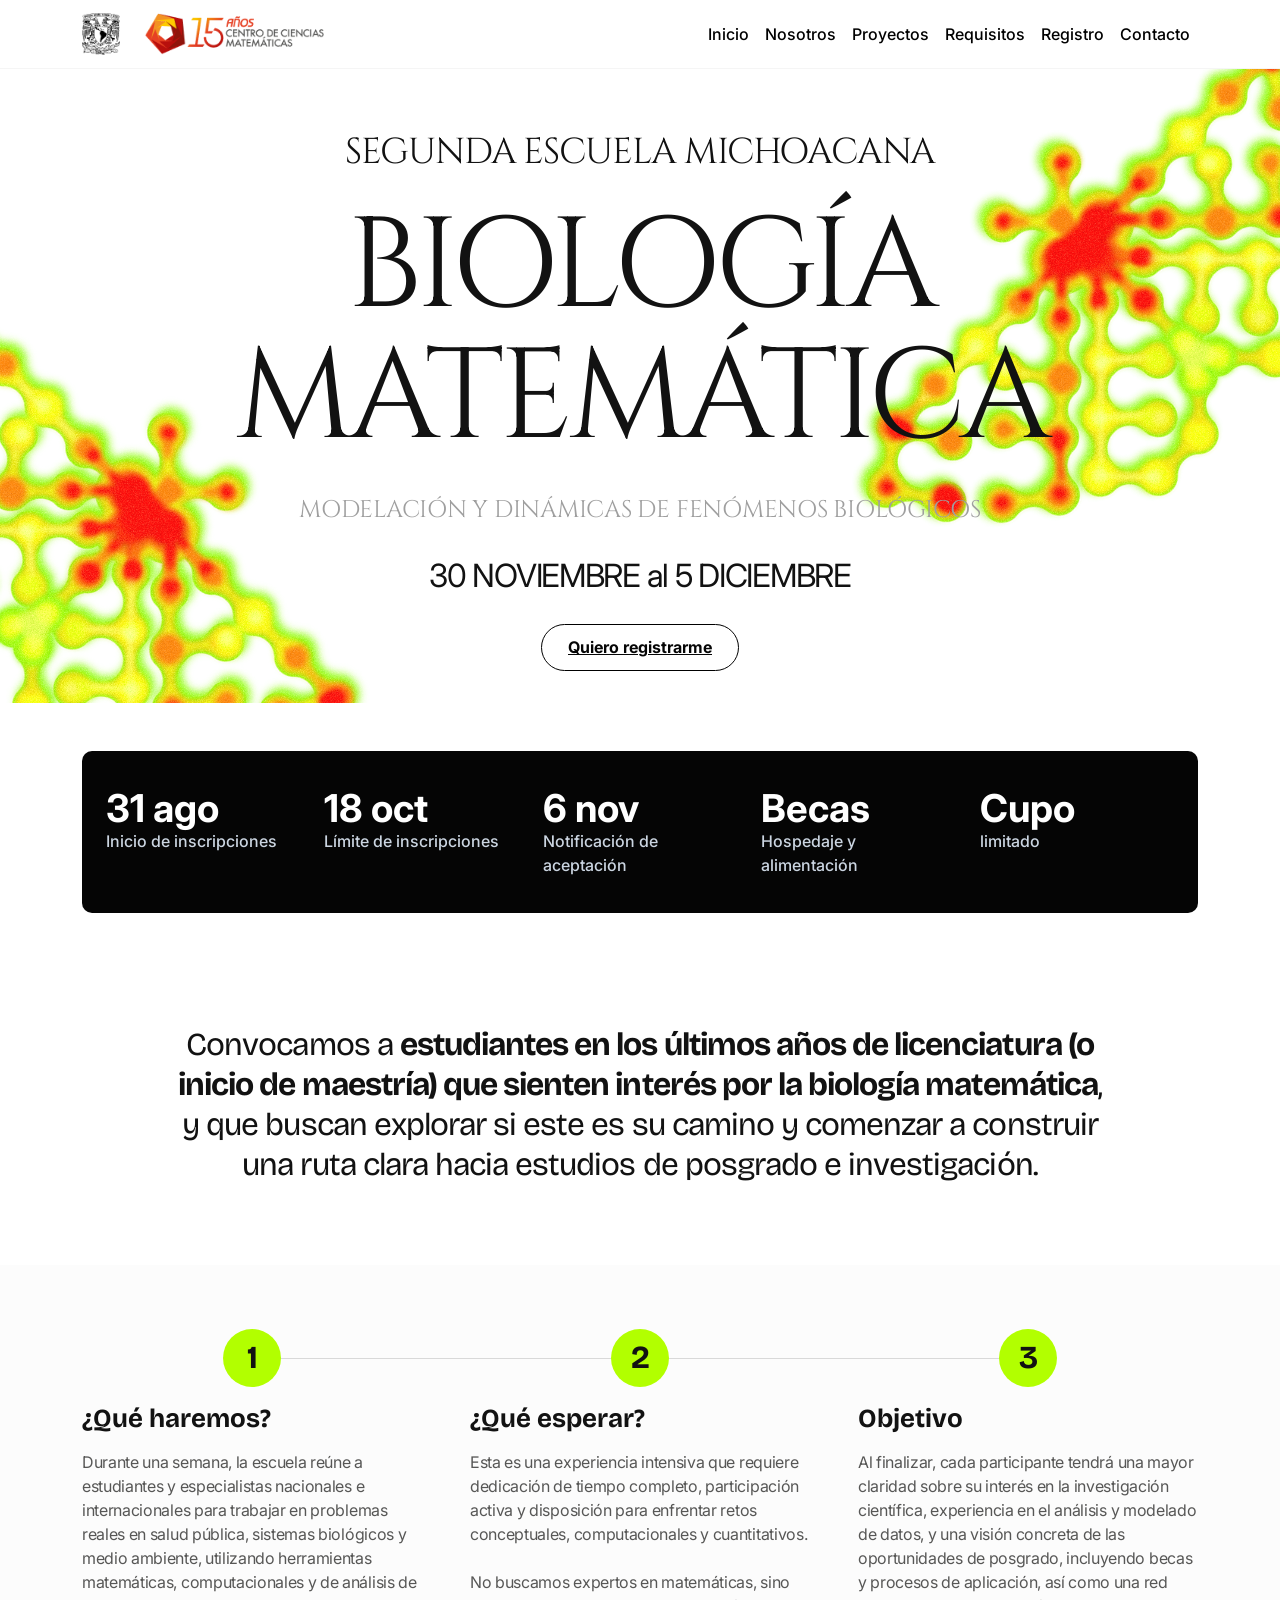
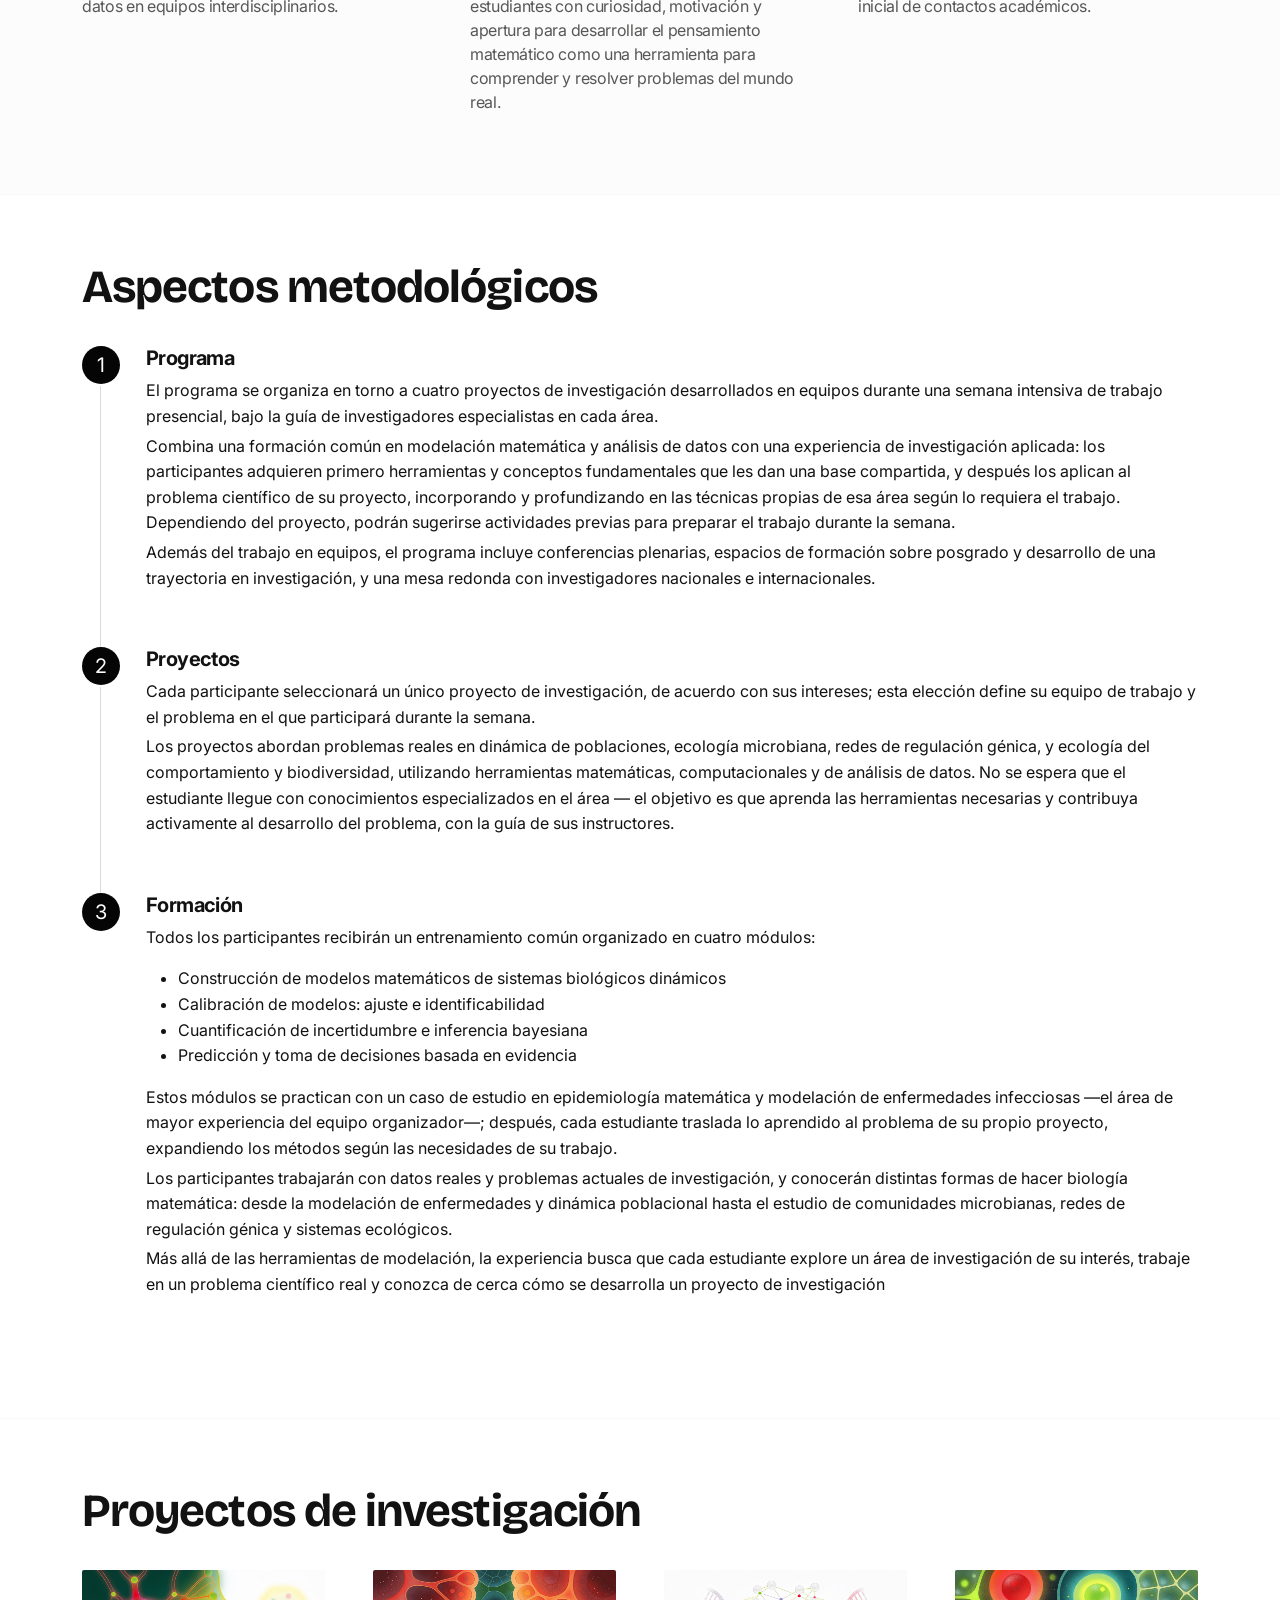
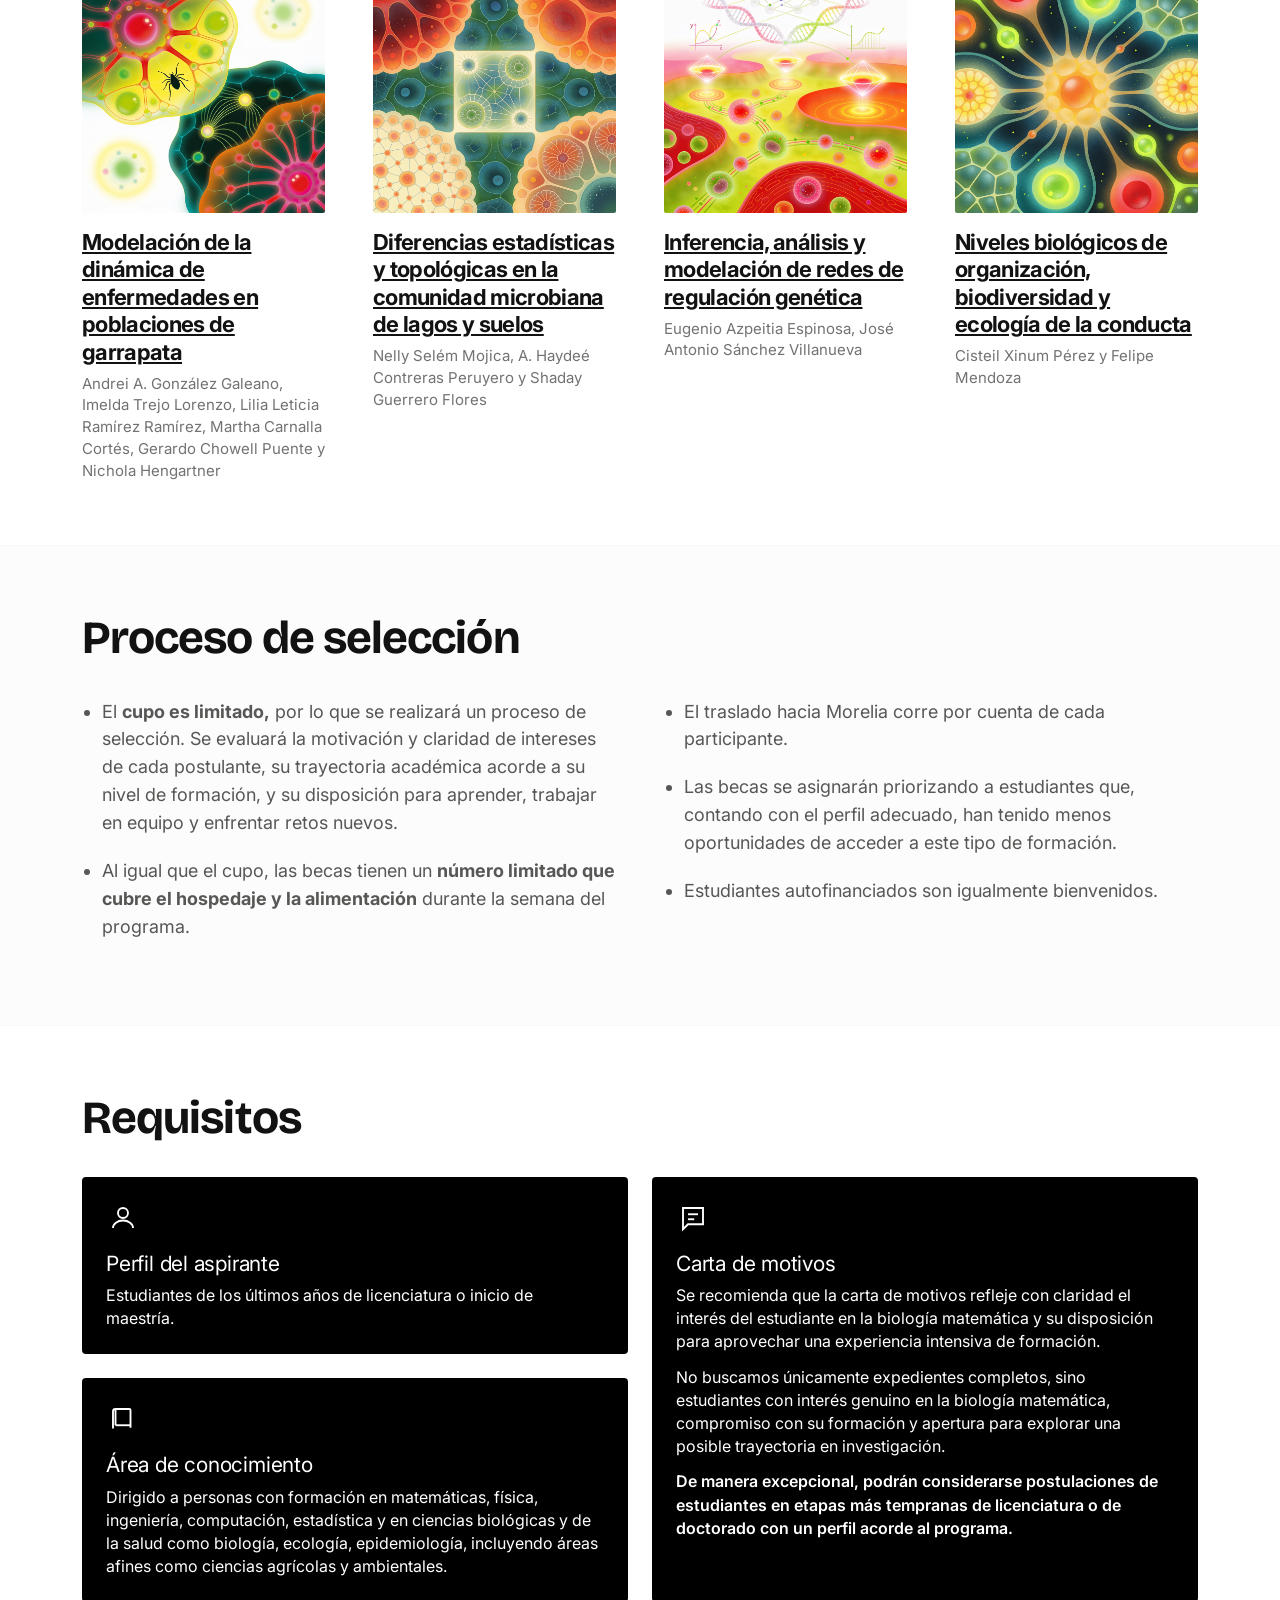
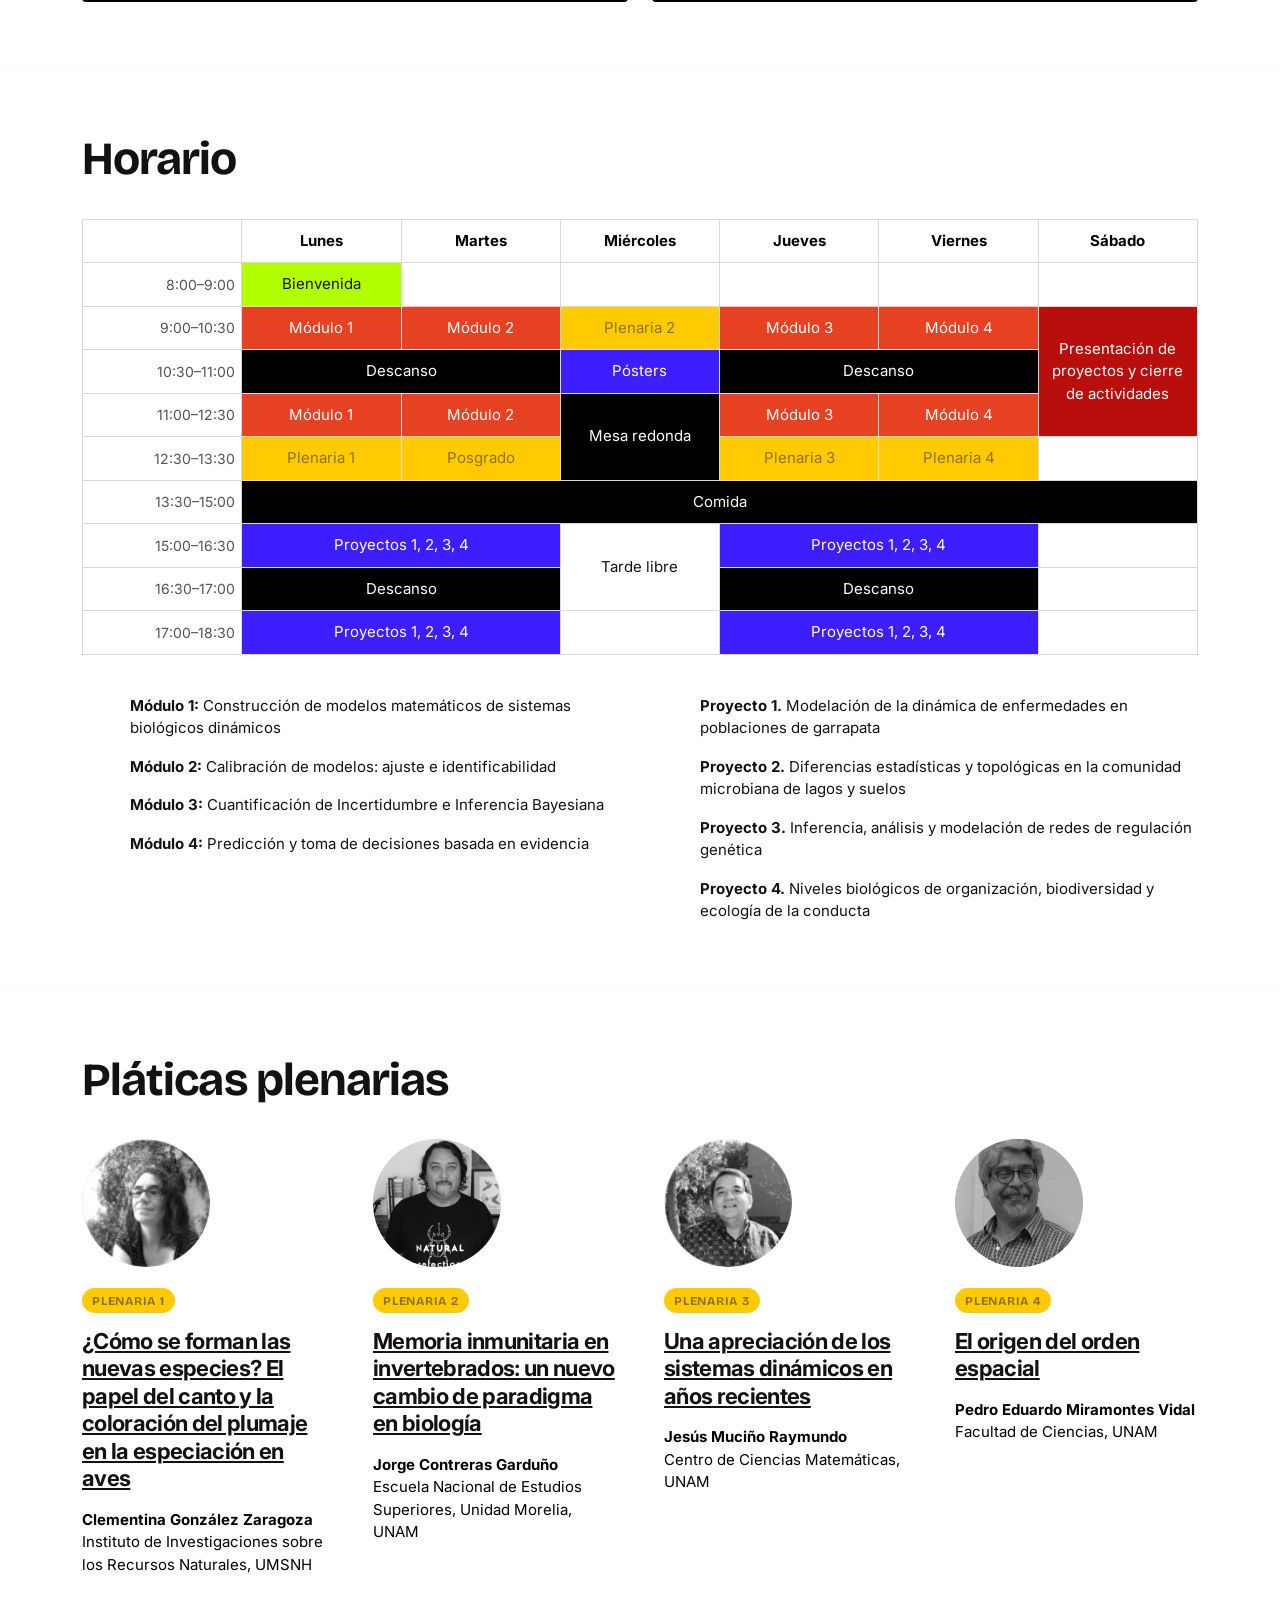
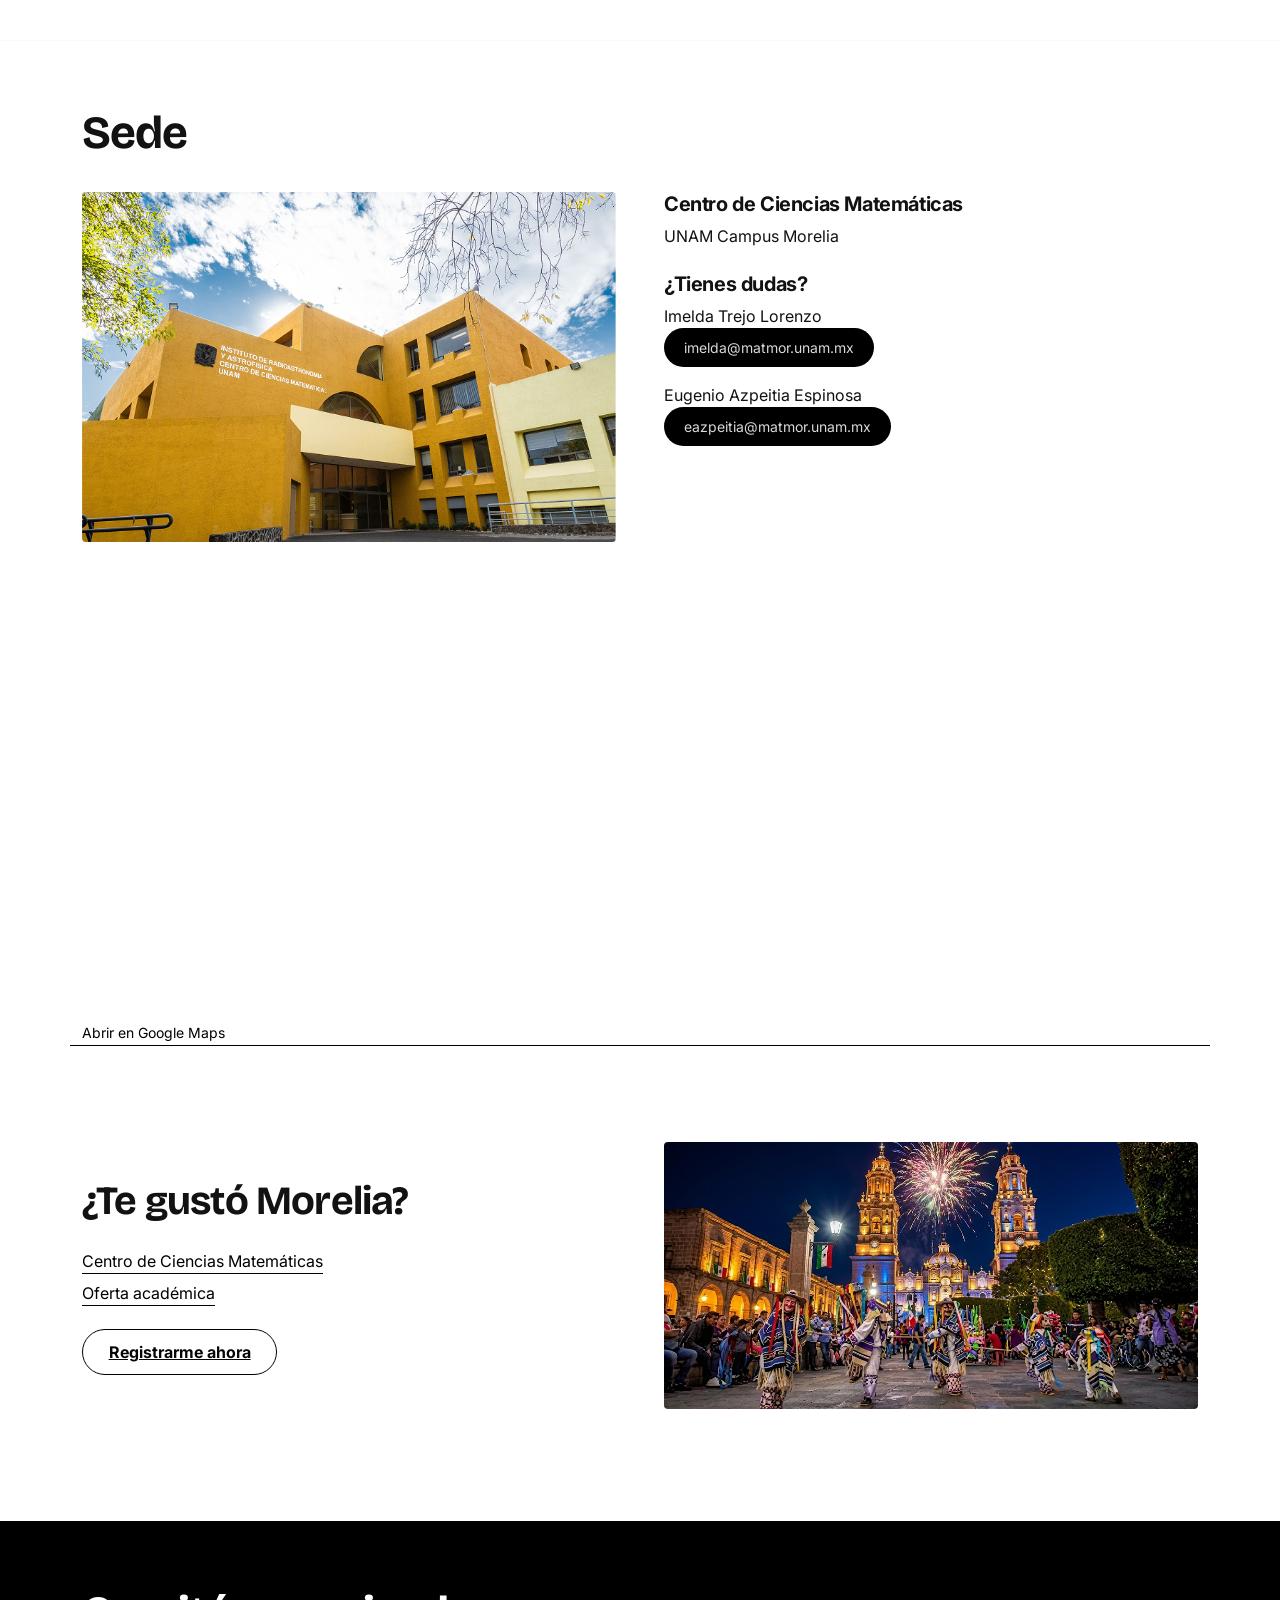
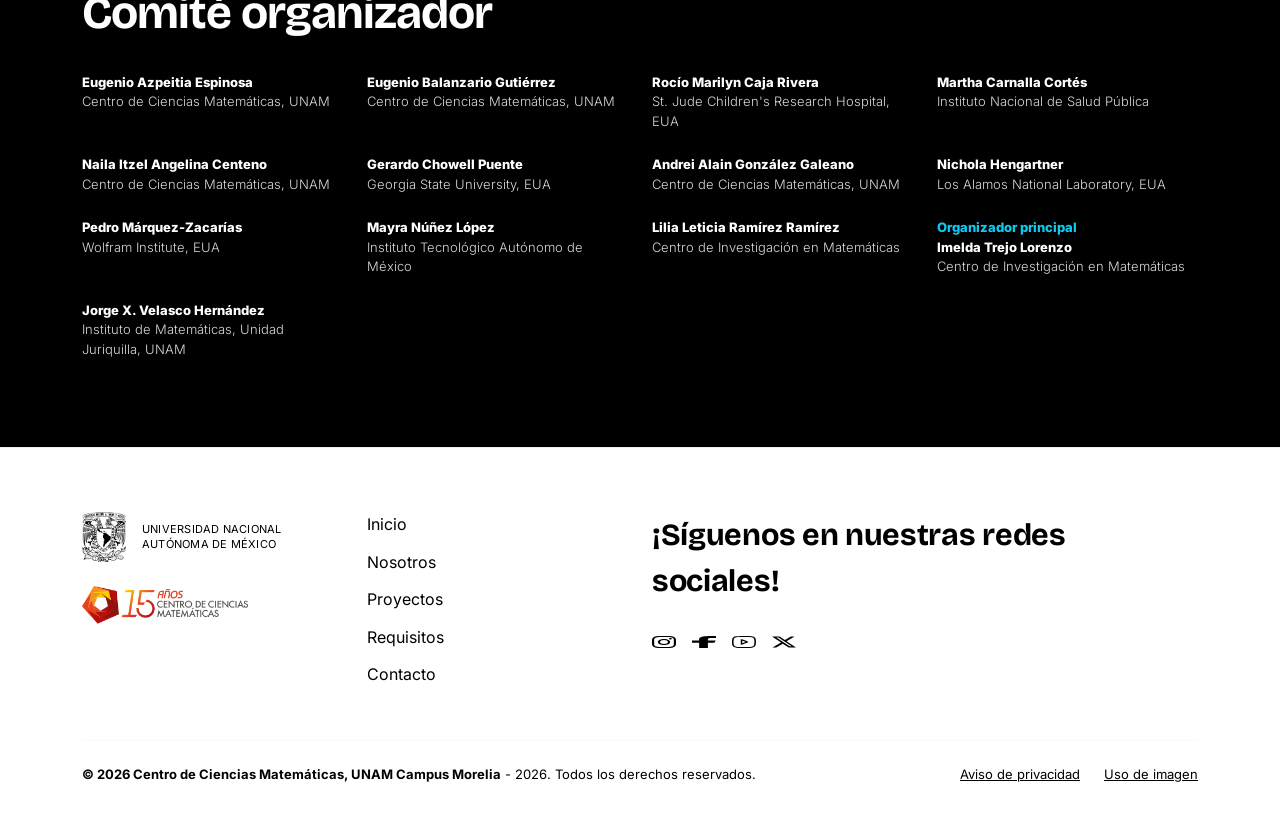
==== commit 403b0284: "registro" ====
--- a/index.html
+++ b/index.html
@@ -37,6 +37,7 @@
           <li class="nav-item"><a class="nav-link" href="#nosotros">Nosotros</a></li>
           <li class="nav-item"><a class="nav-link" href="#proyectos">Proyectos</a></li>
           <li class="nav-item"><a class="nav-link" href="#requisitos">Requisitos</a></li>
+          <li class="nav-item"><a class="nav-link" href="https://tic.matmor.unam.mx/biomate26/registro/new">Registro</a></li>
           <li class="nav-item"><a class="nav-link" href="#contacto">Contacto</a></li>
         </ul>
       </div>
@@ -522,7 +523,7 @@
           <h3 class="font-display fw-bold mb-4" style="font-size:clamp(28px,3.4vw,40px); letter-spacing:-0.02em;">¿Te gustó Morelia?</h3>
           <p class="mb-2"><a class="link-underline-anim" href="https://www.matmor.unam.mx">Centro de Ciencias Matemáticas</a></p>
           <p class="mb-4"><a class="link-underline-anim" href="https://pccm.umich.unam.mx">Oferta académica</a></p>
-          <a href="#" class="btn-pill d-inline-block">Registrarme ahora</a>
+          <a href="https://tic.matmor.unam.mx/biomate26/registro/new" class="btn-pill d-inline-block">Registrarme ahora</a>
         </div>
         <div class="col-lg-6">
           <img class="sede-img" src="assets/morelia.png" alt="Morelia" />
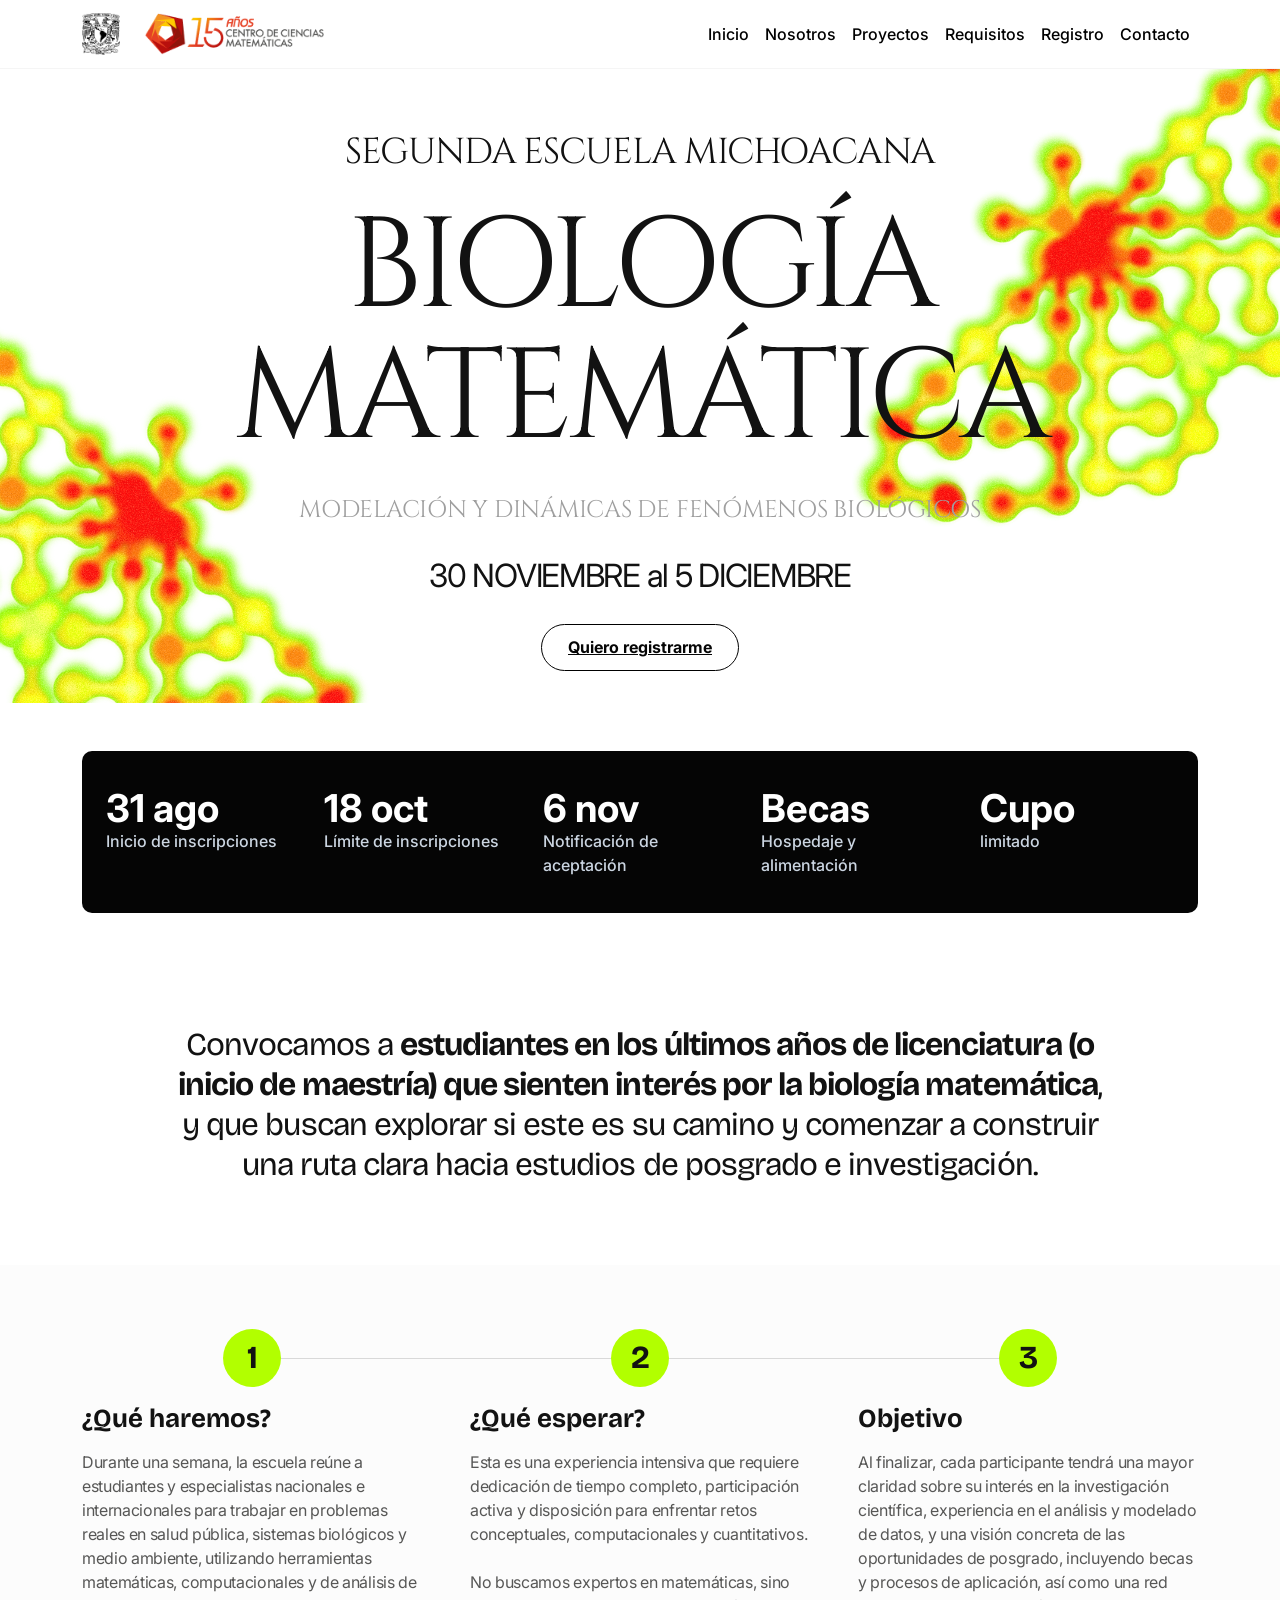
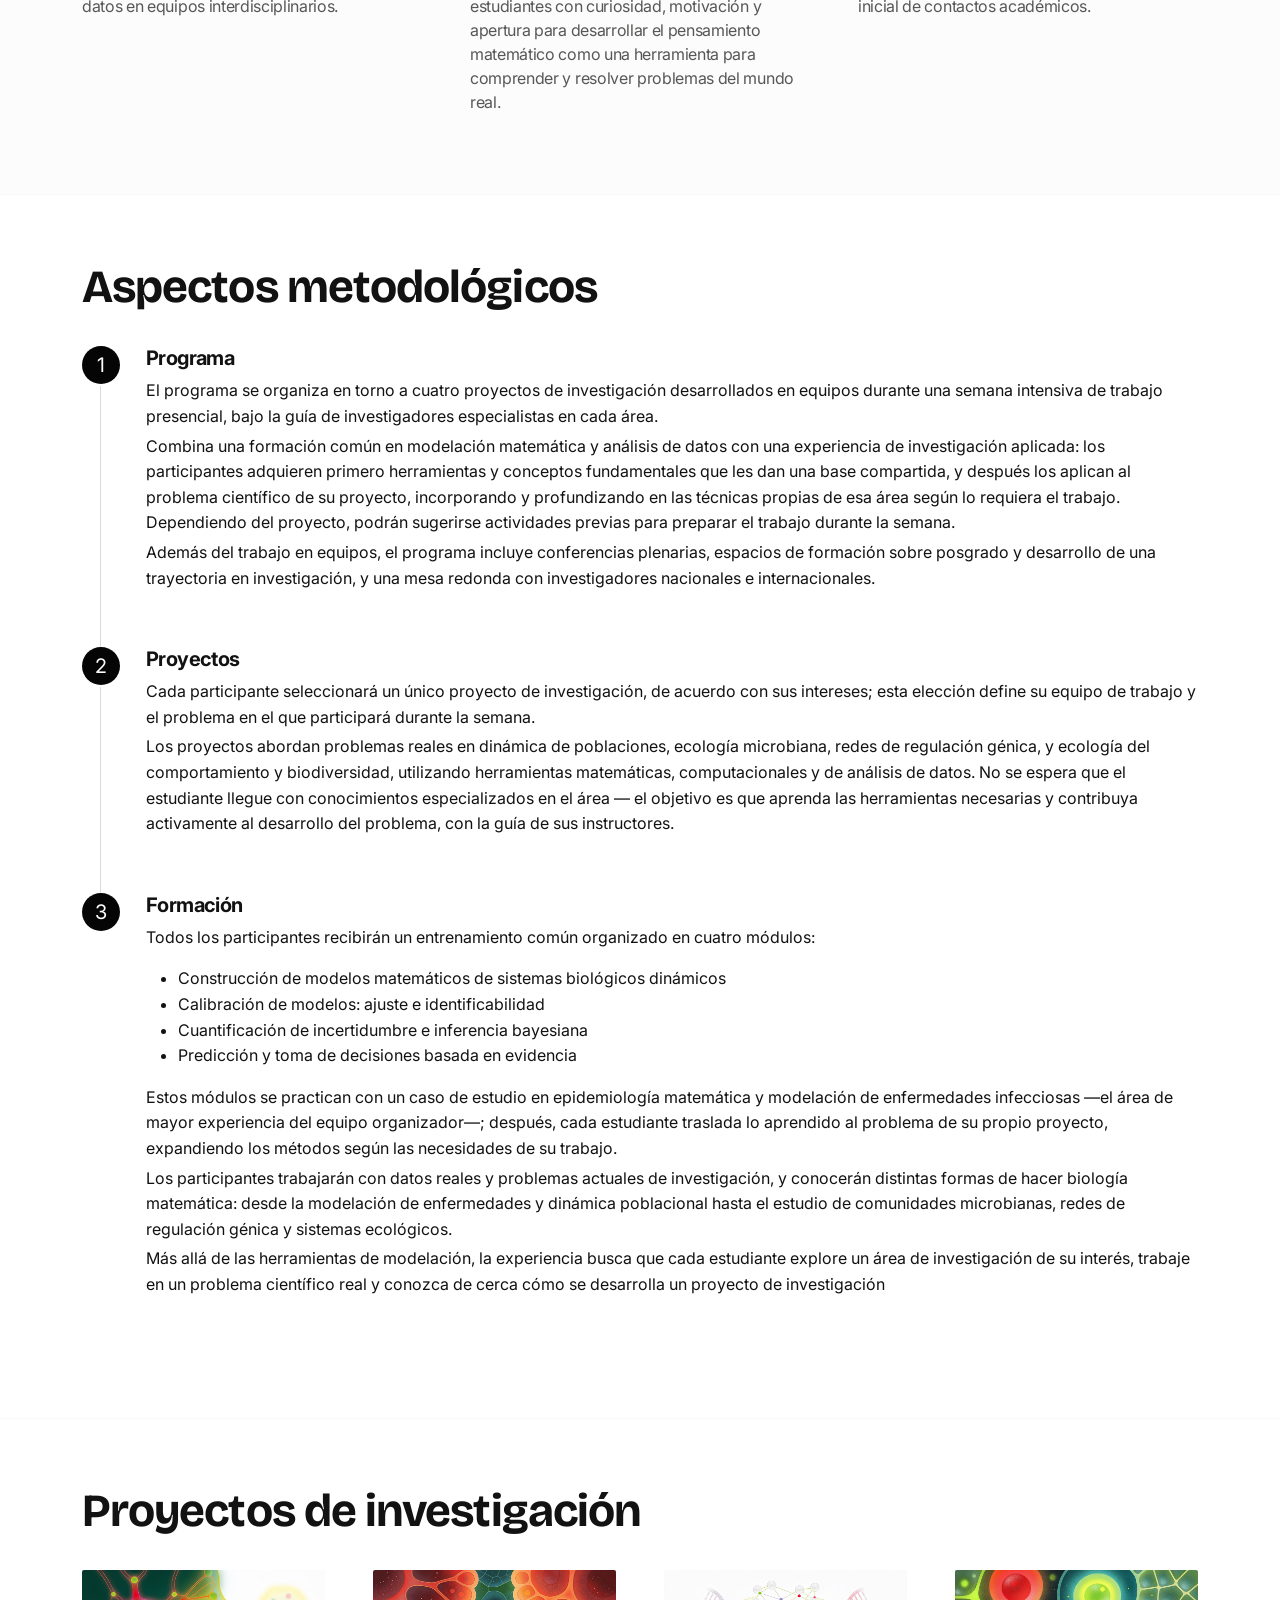
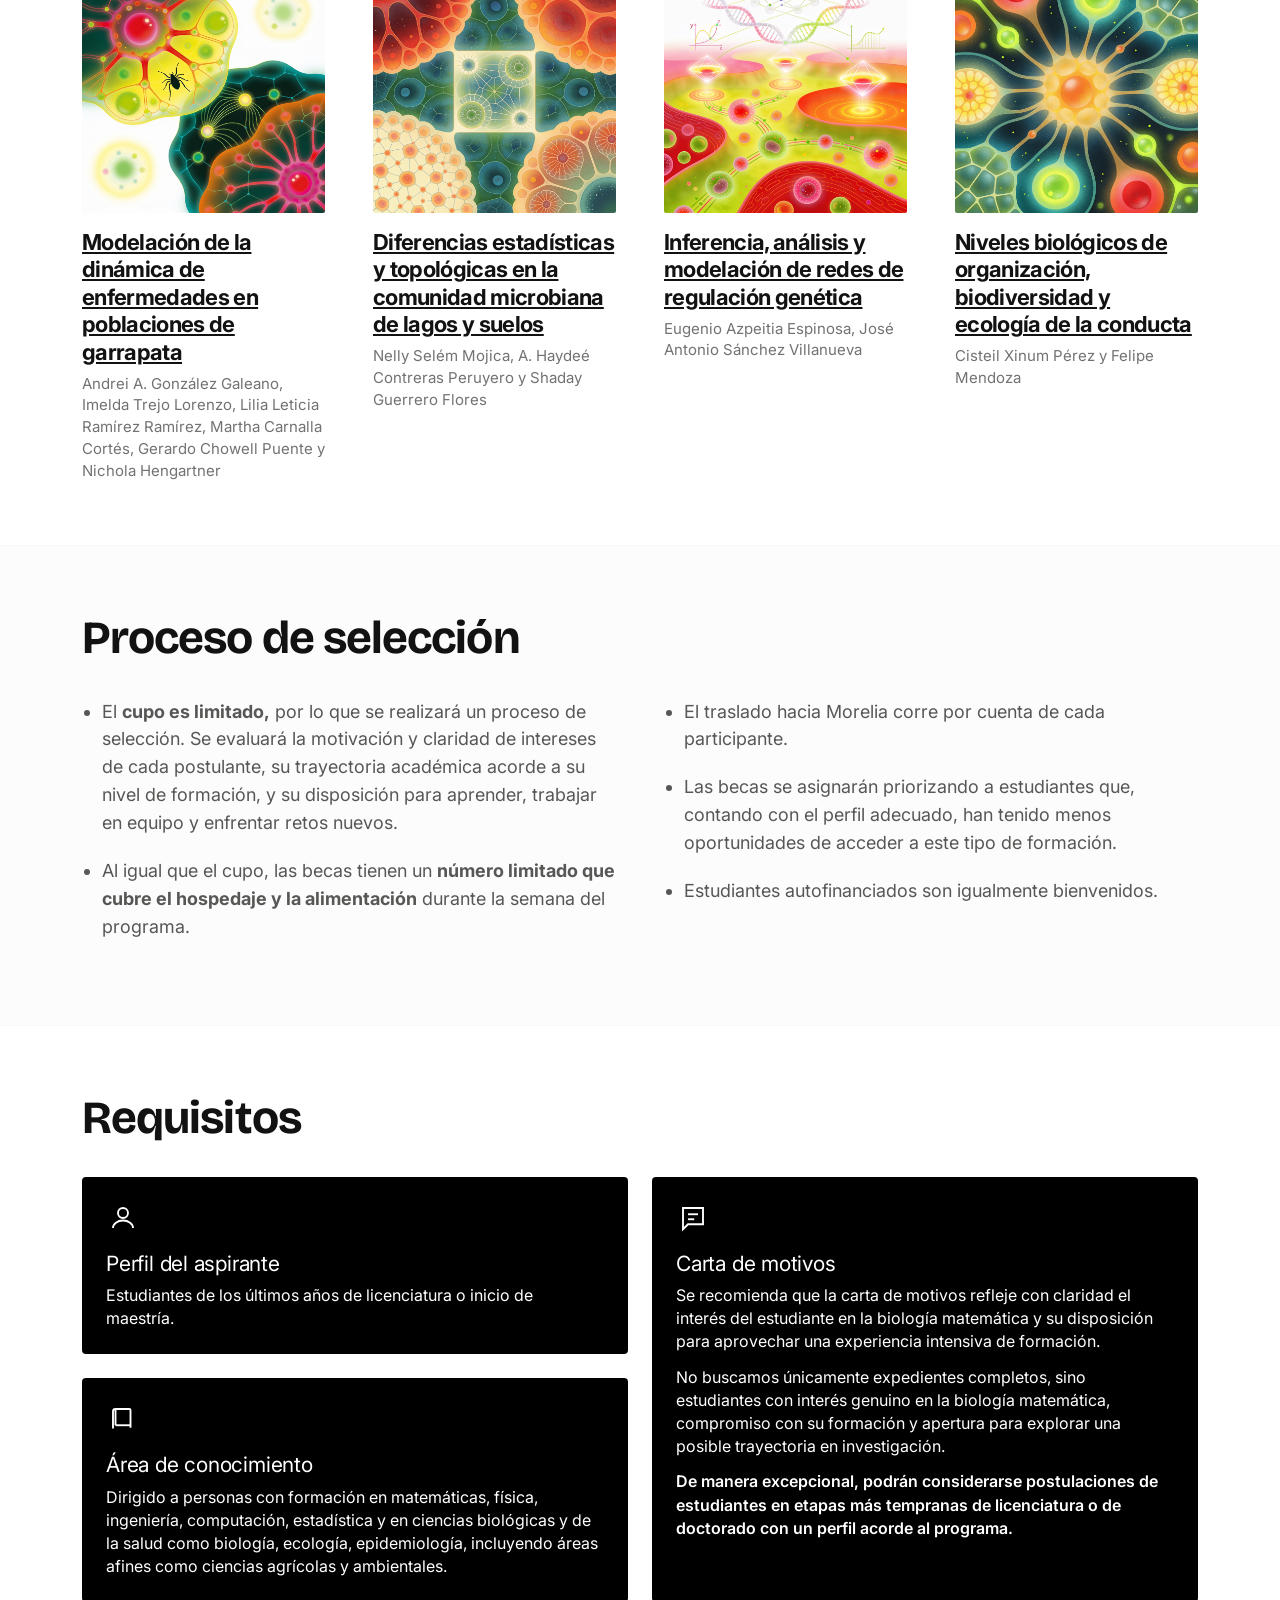
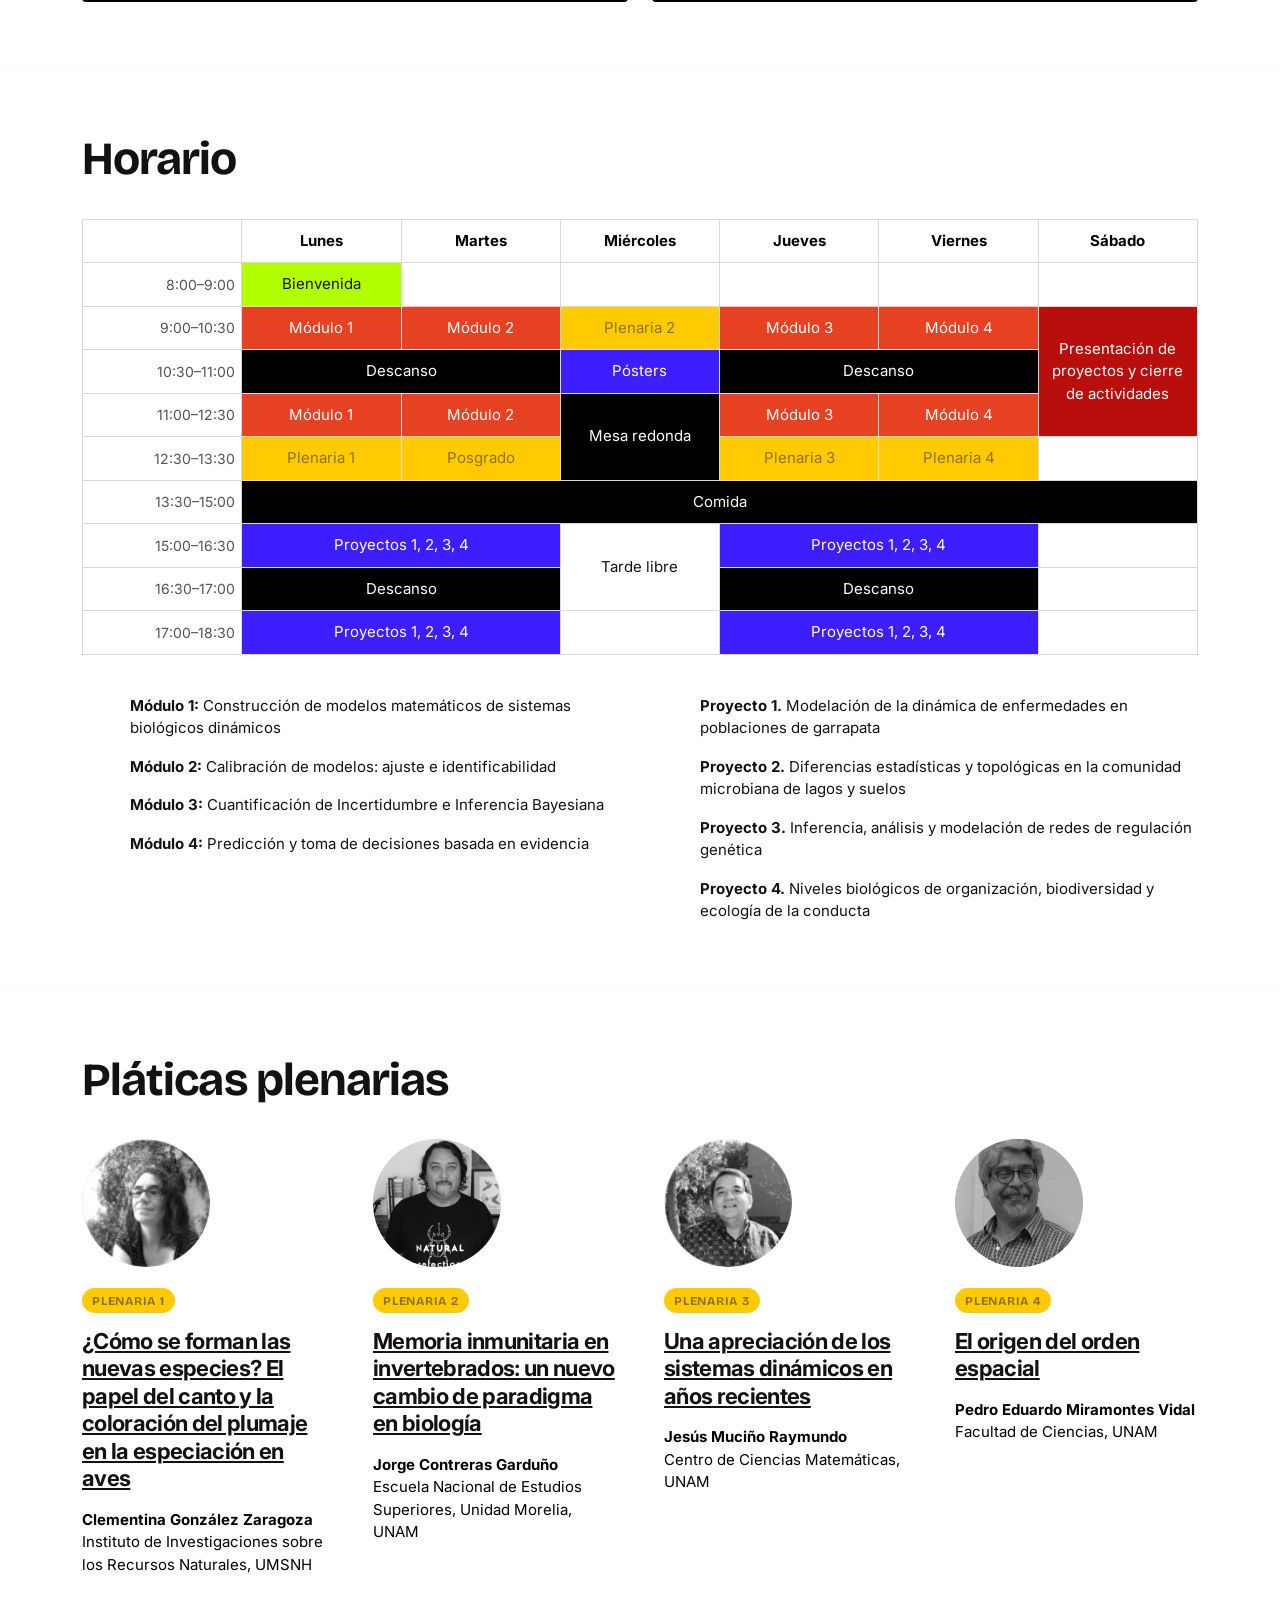
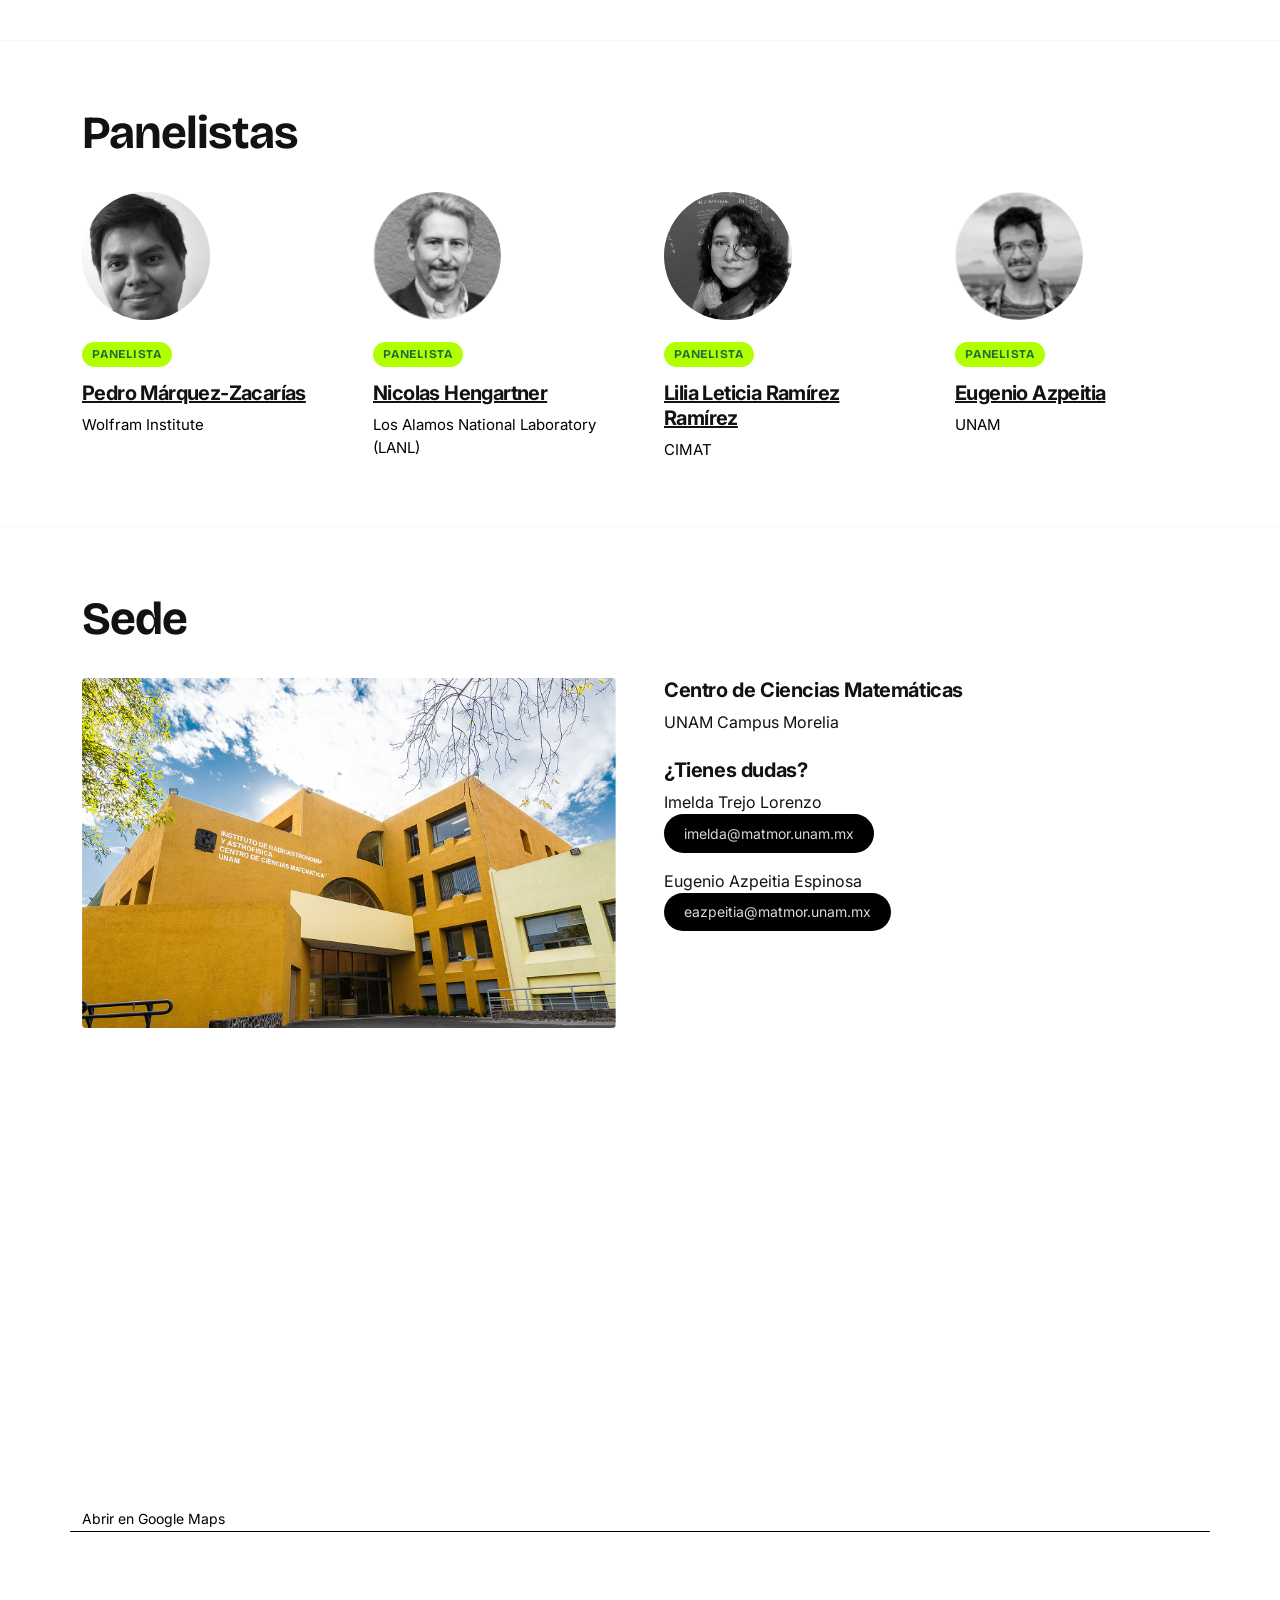
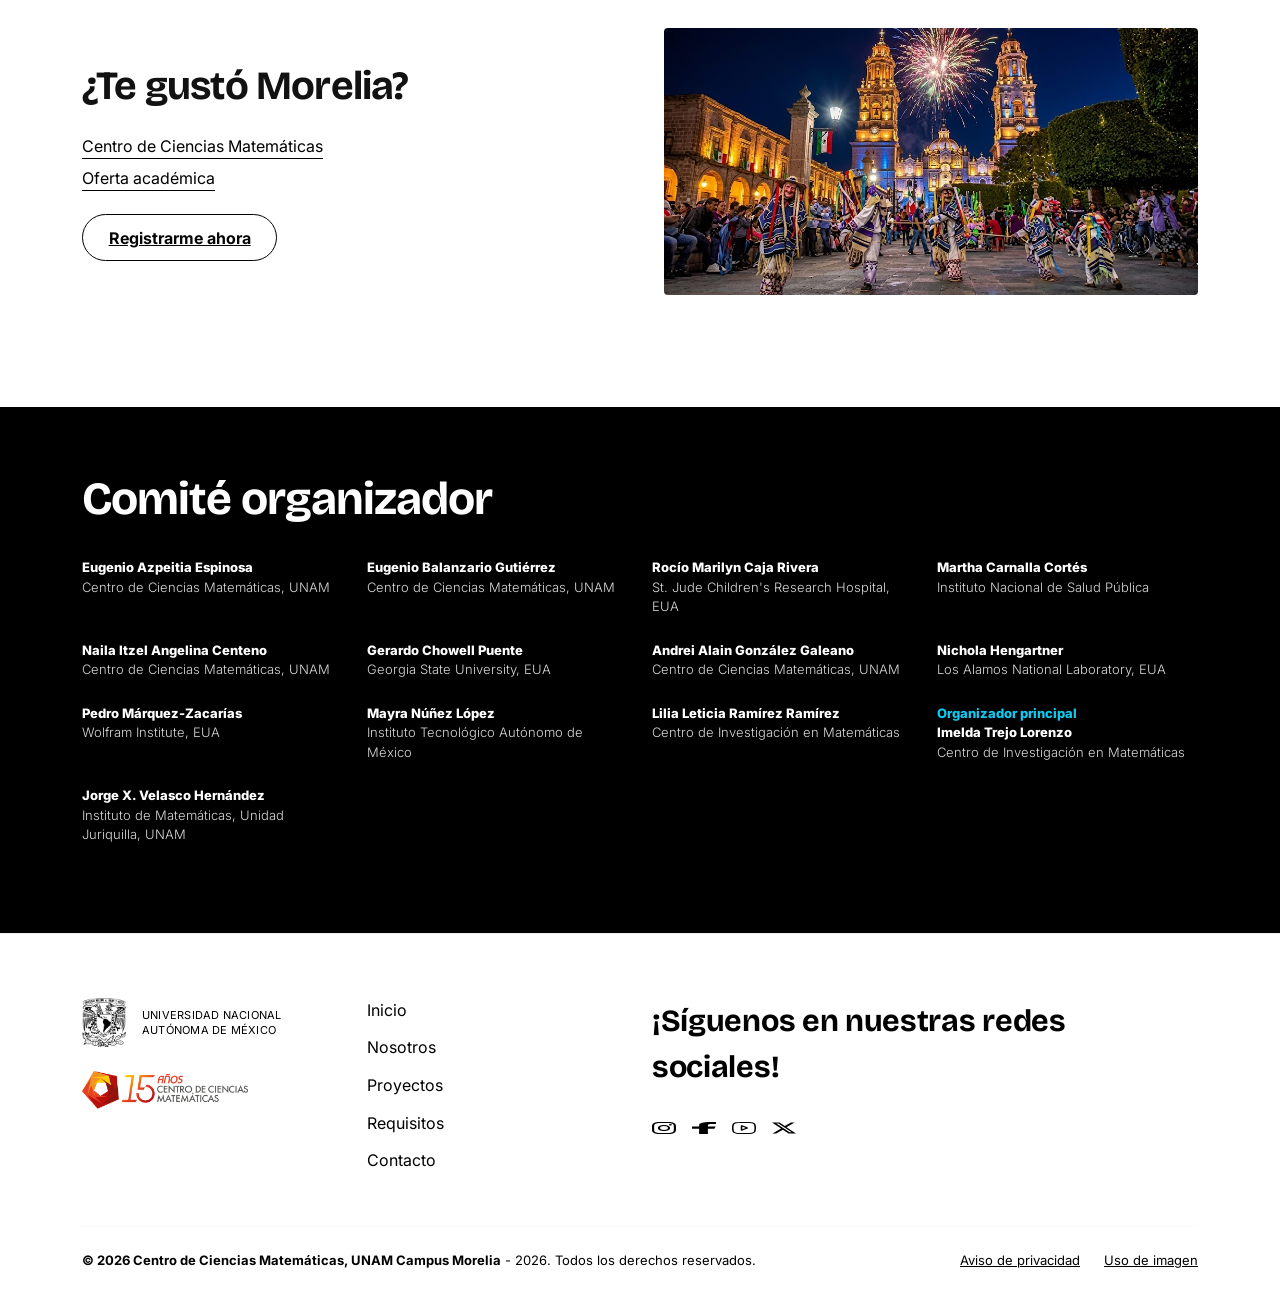
==== commit d72c53f5: "panelistas" ====
--- a/index.html
+++ b/index.html
@@ -480,6 +480,72 @@
 
   <hr class="divider" />
 
+  <!-- ===================== PANELISTAS ===================== -->
+  <section class="section">
+    <div class="container">
+      <h2 class="h-section">Panelistas</h2>
+      <div class="row g-4 g-lg-5">
+        <div class="col-sm-6 col-lg-3 panelista">
+          <button type="button" class="plenaria-card" data-key="pedro">
+            <img class="p-photo" src="assets/pedro-marquez.png" alt="Pedro Márquez-Zacarías" />
+            <div class="p-num">Panelista</div>
+            <div class="p-title">Pedro Márquez-Zacarías</div>
+            <div class="p-meta">Wolfram Institute</div>
+          </button>
+        </div>
+        <div class="col-sm-6 col-lg-3 panelista">
+          <button type="button" class="plenaria-card" data-key="nicolas">
+            <img class="p-photo" src="assets/NICOLAS.png" alt="Nicolas Hengartner" />
+            <div class="p-num">Panelista</div>
+            <div class="p-title">Nicolas Hengartner</div>
+            <div class="p-meta">Los Alamos National Laboratory (LANL)</div>
+          </button>
+        </div>
+        <div class="col-sm-6 col-lg-3 panelista">
+          <button type="button" class="plenaria-card" data-key="leticia">
+            <img class="p-photo" src="assets/leticia-ramirez.png" alt="Lilia Leticia Ramírez Ramírez" />
+            <div class="p-num">Panelista</div>
+            <div class="p-title">Lilia Leticia Ramírez Ramírez</div>
+            <div class="p-meta">CIMAT</div>
+          </button>
+        </div>
+        <div class="col-sm-6 col-lg-3 panelista">
+          <button type="button" class="plenaria-card" data-key="eugenio">
+            <img class="p-photo" src="assets/azpeitia.png" alt="Eugenio Azpeitia" />
+            <div class="p-num">Panelista</div>
+            <div class="p-title">Eugenio Azpeitia</div>
+            <div class="p-meta">UNAM</div>
+          </button>
+        </div>
+      </div>
+    </div>
+  </section>
+
+  <!-- ===================== PANELISTA MODAL ===================== -->
+  <div class="modal fade" id="panelistaModal" tabindex="-1" aria-labelledby="panelistaModalLabel" aria-hidden="true">
+    <div class="modal-dialog modal-dialog-centered modal-lg">
+      <div class="modal-content plenaria-modal-content">
+        <div class="modal-header">
+          <h5 class="modal-title" id="panelistaModalLabel"></h5>
+          <button type="button" class="btn-close" data-bs-dismiss="modal" aria-label="Cerrar"></button>
+        </div>
+        <div class="modal-body">
+          <div class="plenaria-modal-head">
+            <img src="" alt="" class="plenaria-modal-photo" />
+            <div>
+              <div class="plenaria-modal-name"></div>
+              <div class="plenaria-modal-org"></div>
+            </div>
+          </div>
+          <h6 class="plenaria-modal-resumen-label">Semblanza</h6>
+          <div class="plenaria-modal-resumen"></div>
+        </div>
+      </div>
+    </div>
+  </div>
+
+  <hr class="divider" />
+
   <!-- ===================== SEDE ===================== -->
   <section class="section" id="contacto">
     <div class="container">
@@ -605,5 +671,6 @@
   <script src="https://cdn.jsdelivr.net/npm/bootstrap@5.3.3/dist/js/bootstrap.bundle.min.js"></script>
   <script src="js/main.js"></script>
   <script src="js/plenarias.js"></script>
+  <script src="js/panelistas.js"></script>
 </body>
 </html>
--- a/css/styles.css
+++ b/css/styles.css
@@ -289,6 +289,25 @@
 .plenaria-modal-resumen p { color: #575756; font-size: 15px; line-height: 1.6; margin-bottom: .85rem; }
 .plenaria-modal-resumen p:last-child { margin-bottom: 0; }
 
+/* ---------- Panelistas ---------- */
+.panelista .p-photo {
+  width: 128px; height: 128px; border-radius: 50%;
+  object-fit: cover; object-position: center 20%;
+  filter: grayscale(1) contrast(1.02);
+  background: #eee; display: block; margin-bottom: 1.25rem;
+}
+.panelista .p-num {
+  display: inline-block;
+  font-family: 'Bricolage Grotesque', sans-serif;
+  font-weight: 700; font-size: 12px; text-transform: uppercase;
+  letter-spacing: 0.06em; color: #1f6d3a;
+  background: var(--green);
+  border-radius: 999px; padding: 0.3em 0.85em;
+  margin-bottom: 0.9rem;
+}
+.panelista .p-title { font-weight: 700; font-size: 20px; line-height: 1.25; letter-spacing: -0.03em; text-decoration: underline; }
+.panelista .p-meta { font-size: 15px; color: #000; line-height: 1.5; margin-top: 0.5rem; }
+
 /* ---------- Sede ---------- */
 .sede-img { width: 100%; border-radius: 4px; object-fit: cover; }
 .sede-map-wrap {
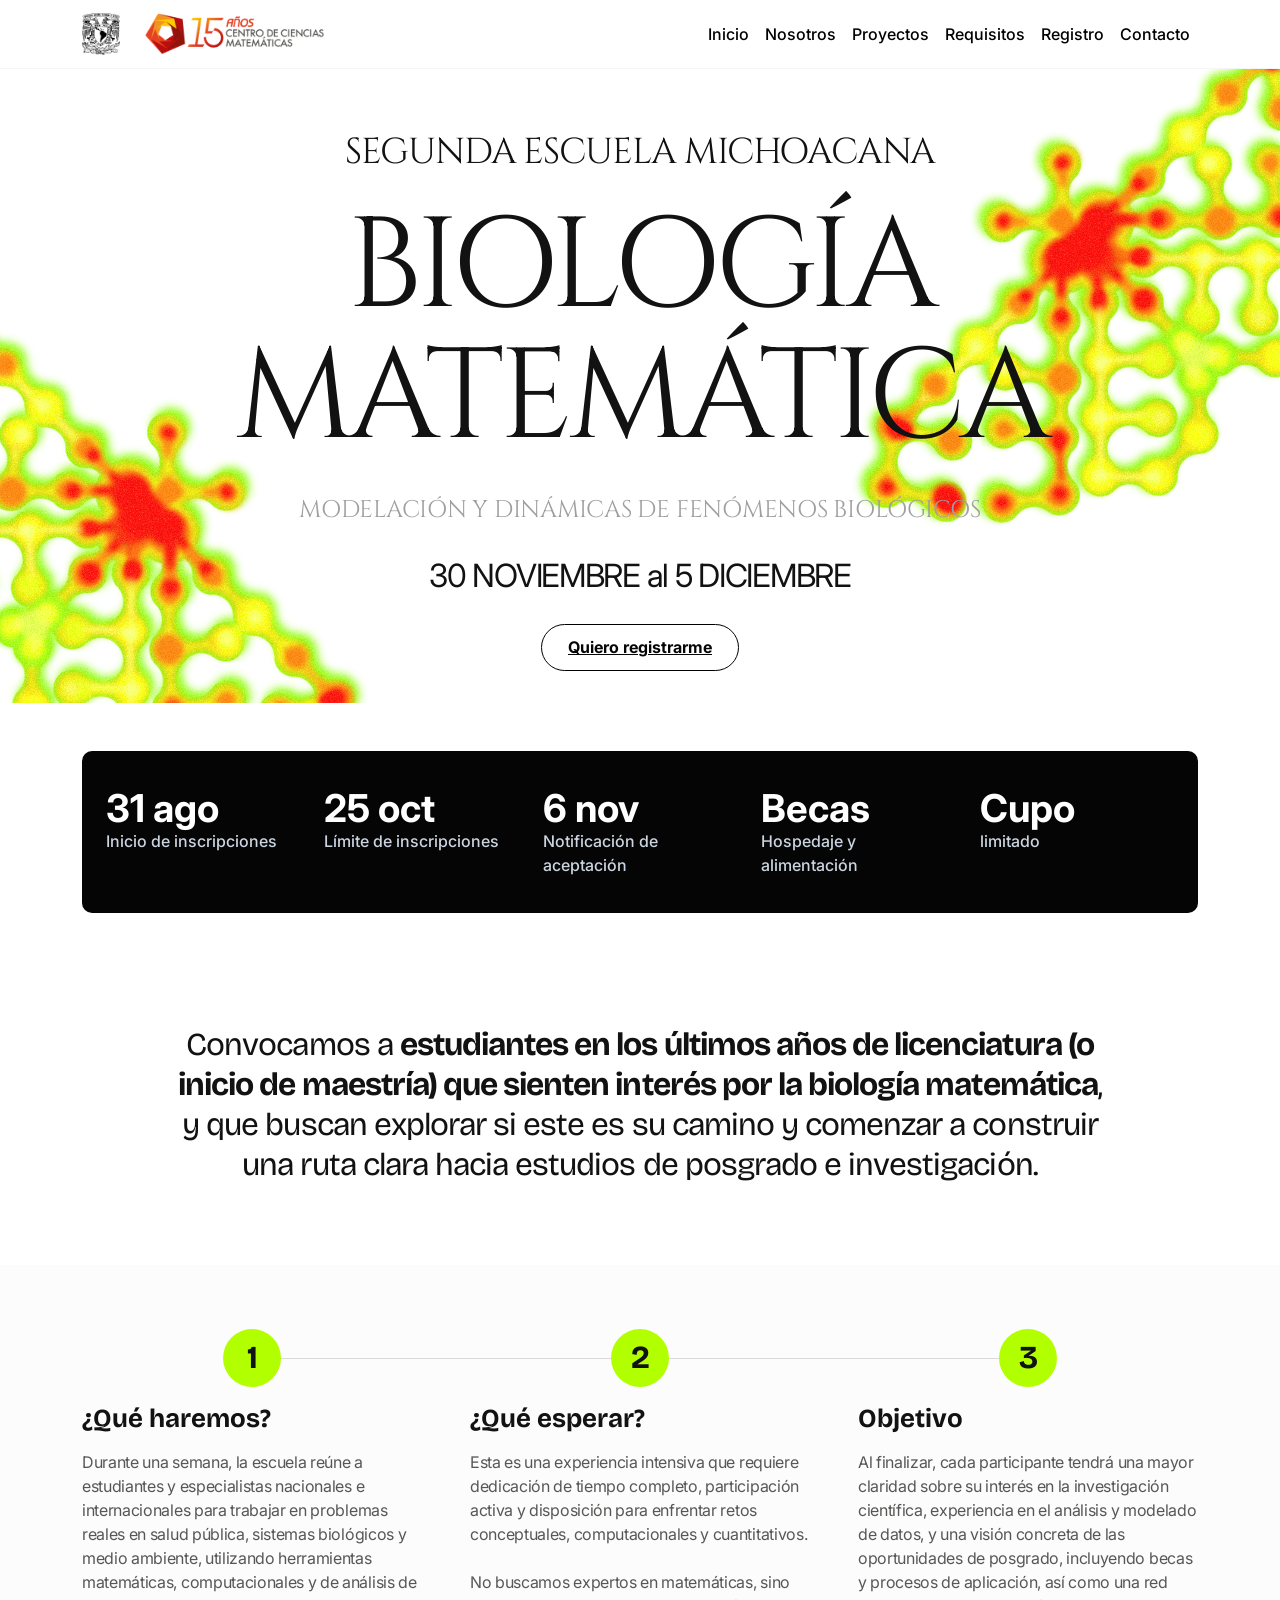
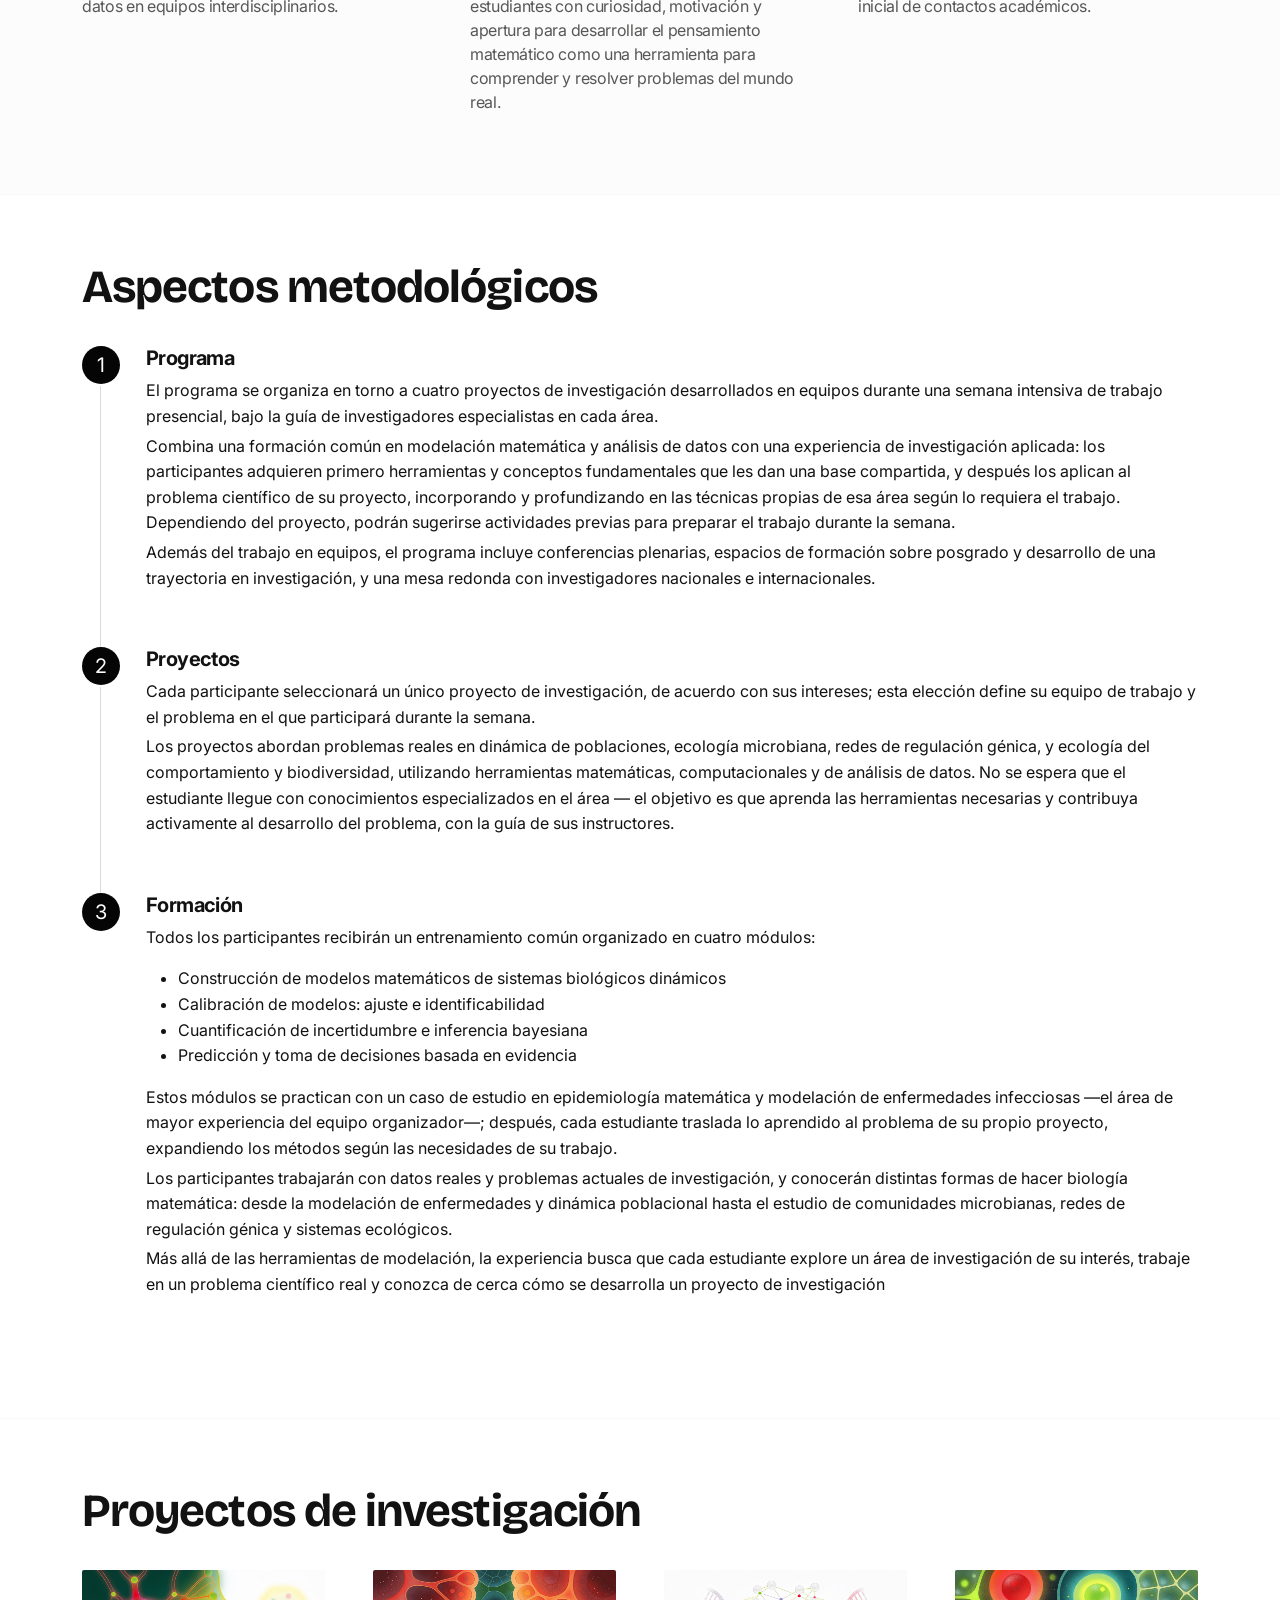
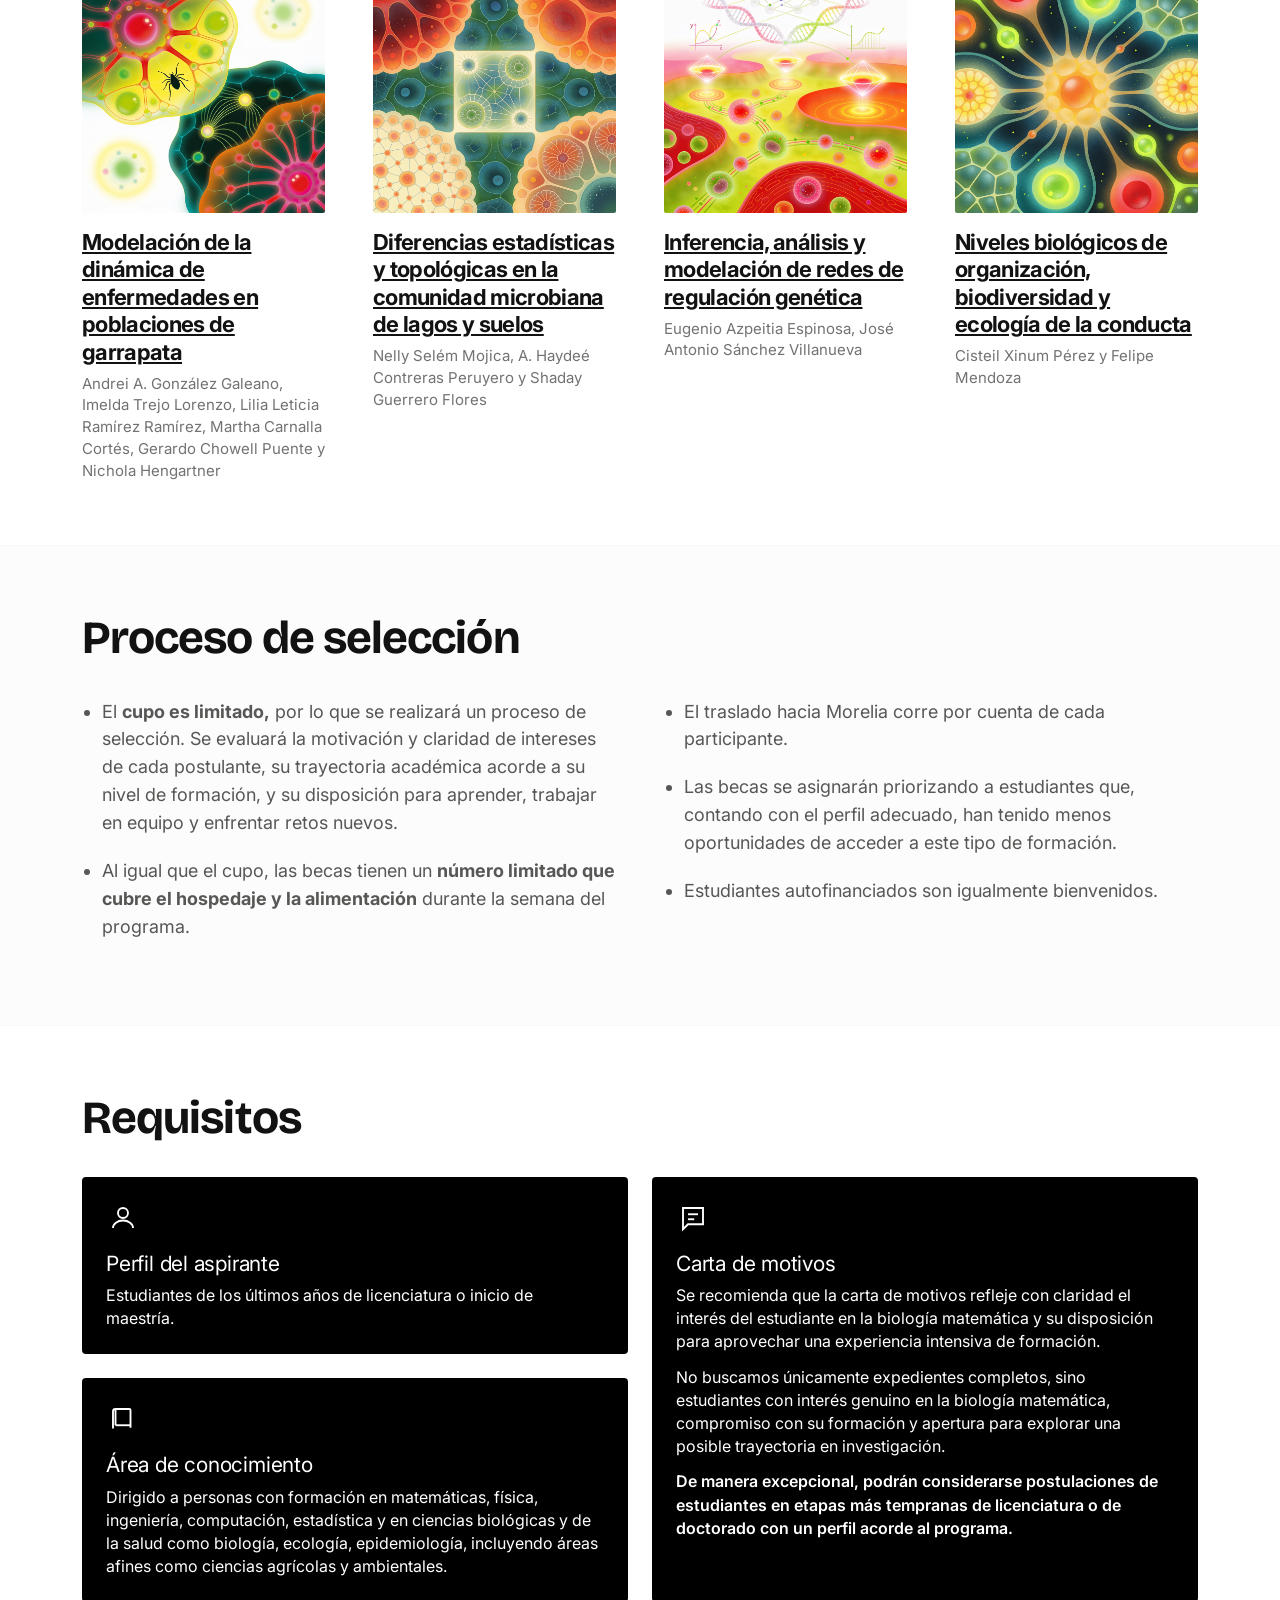
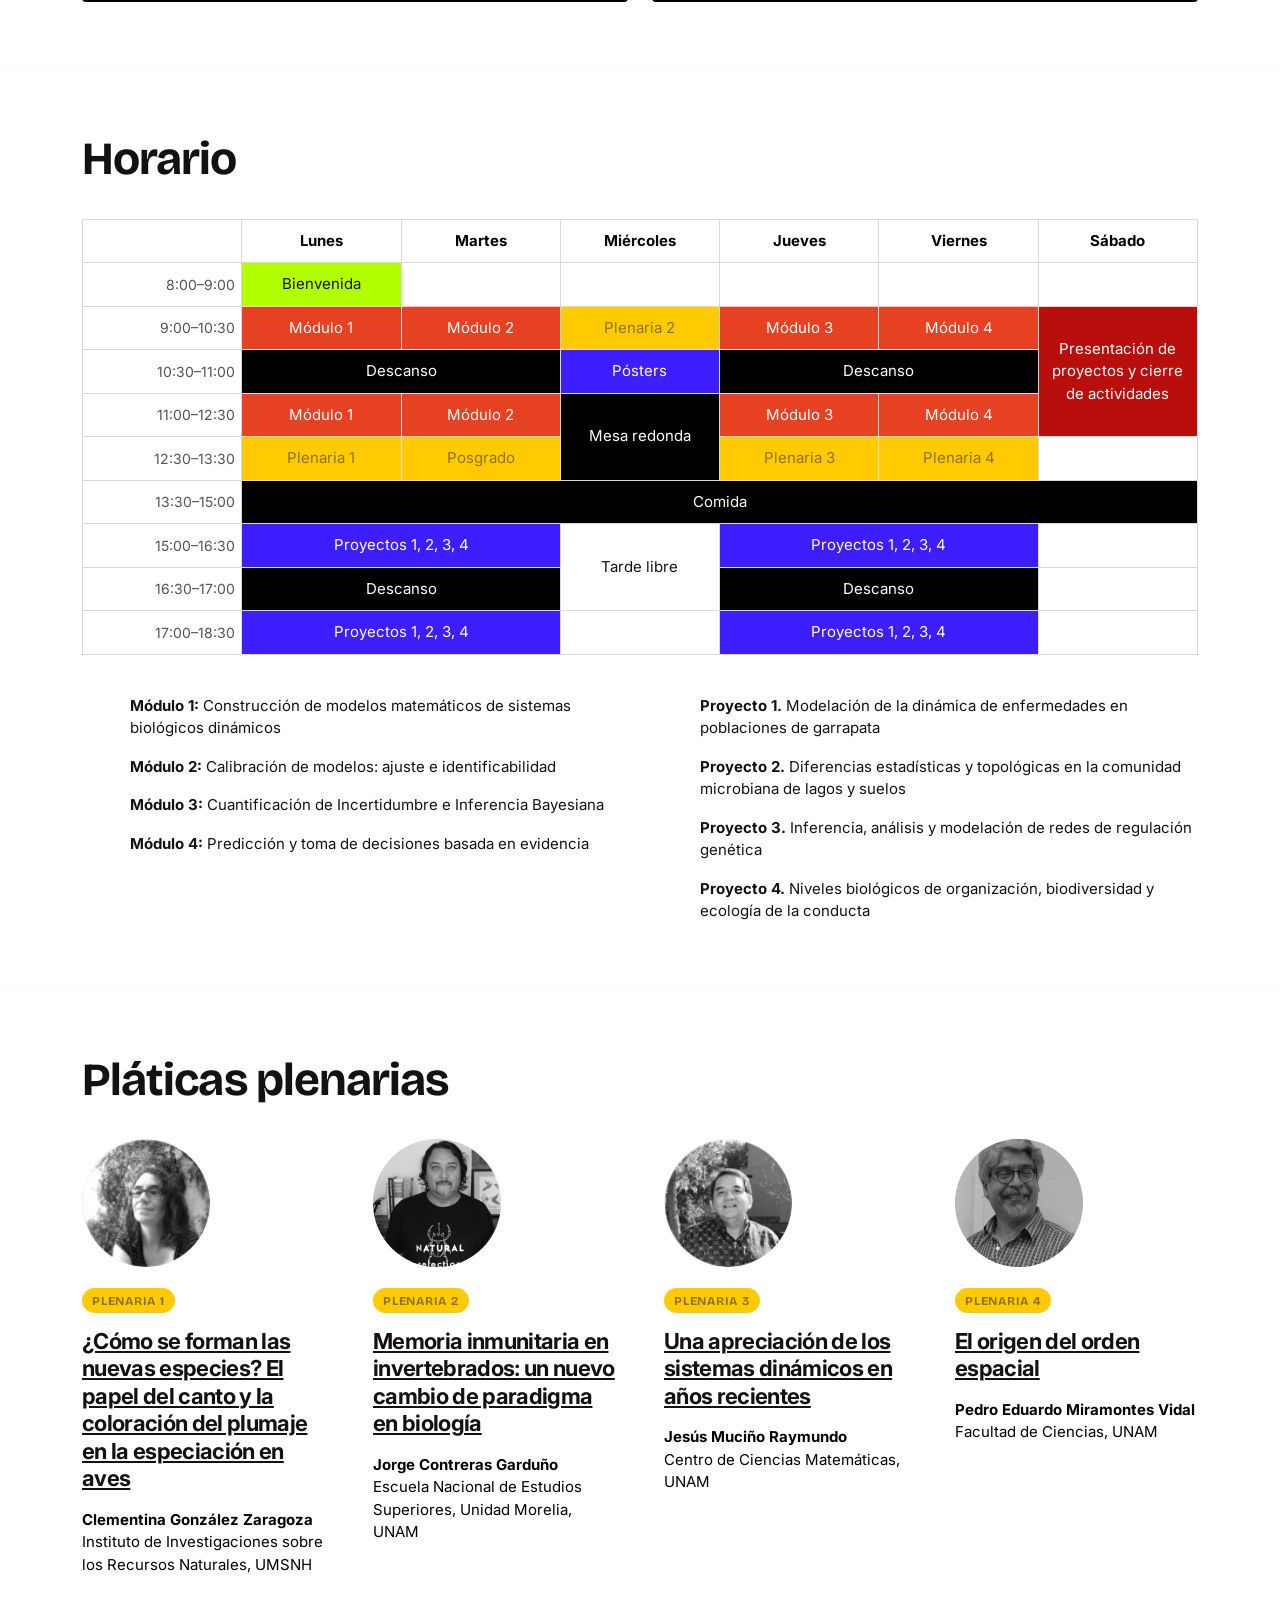
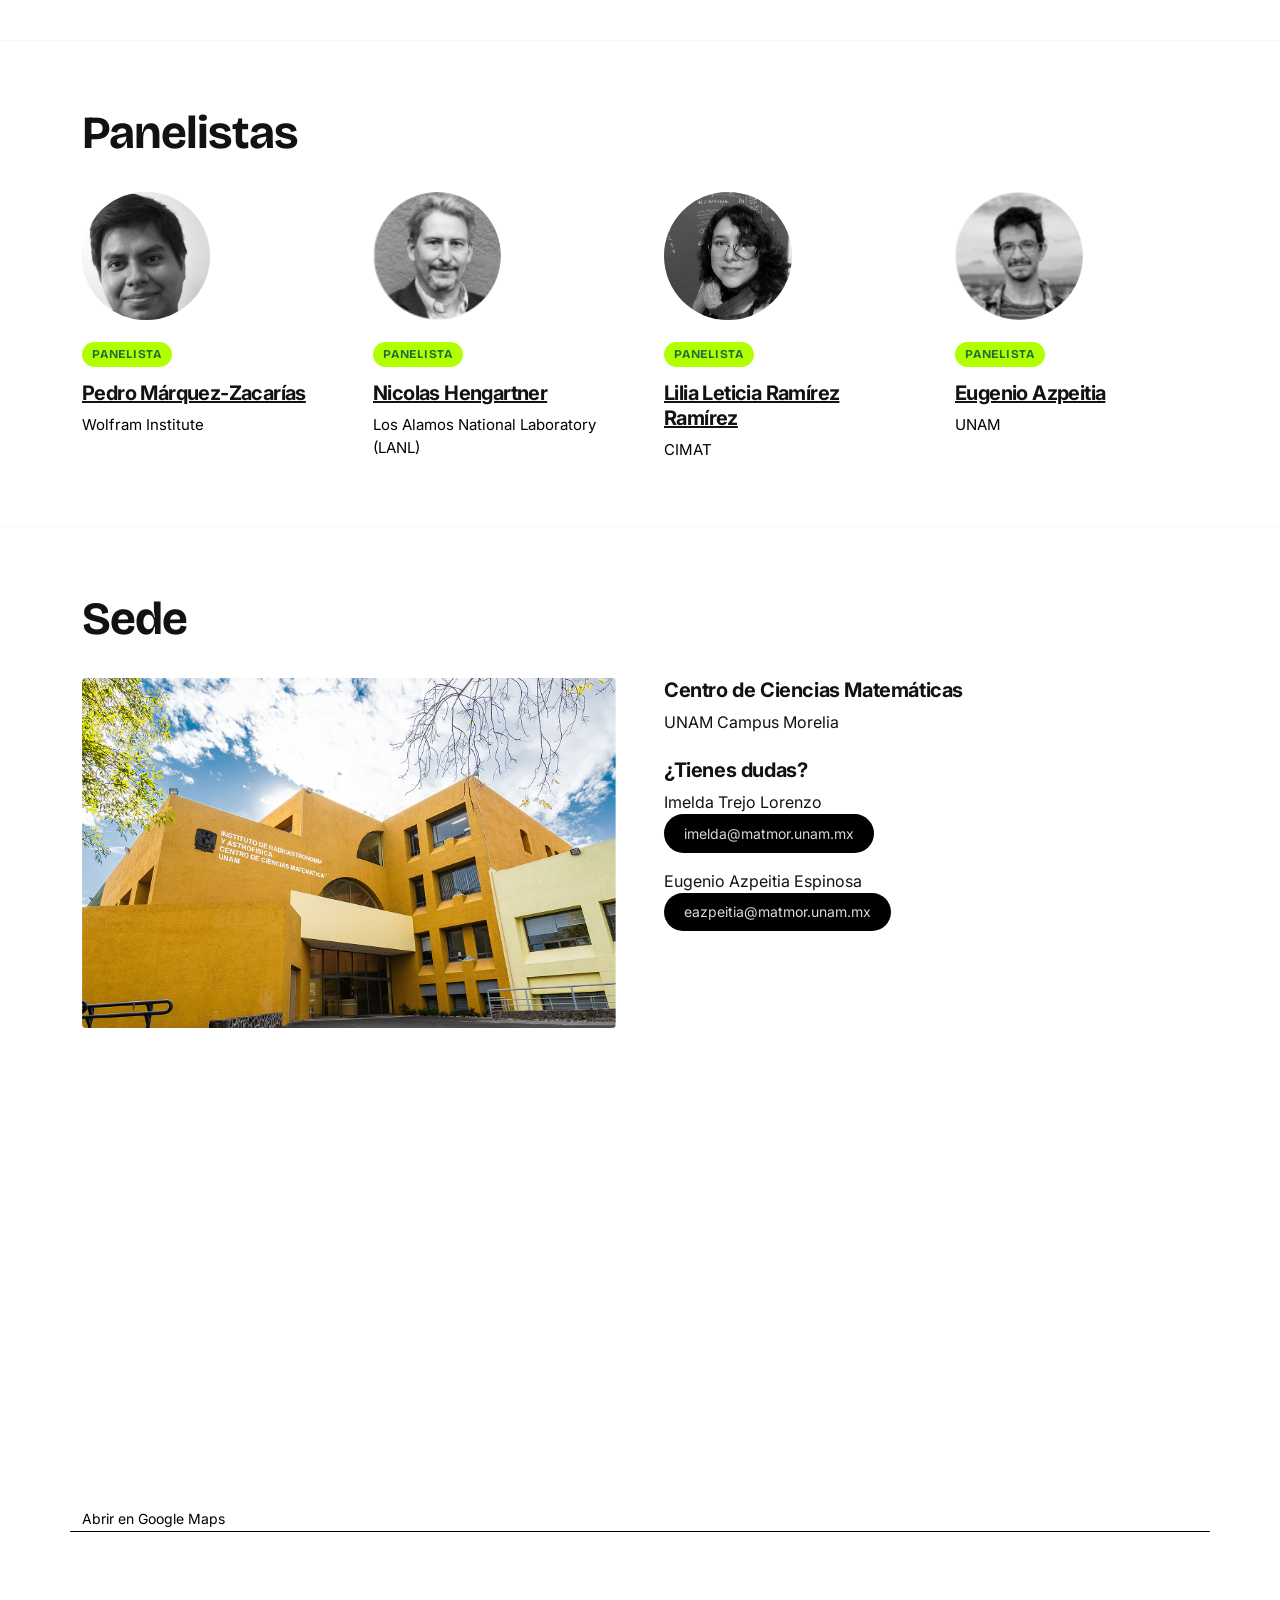
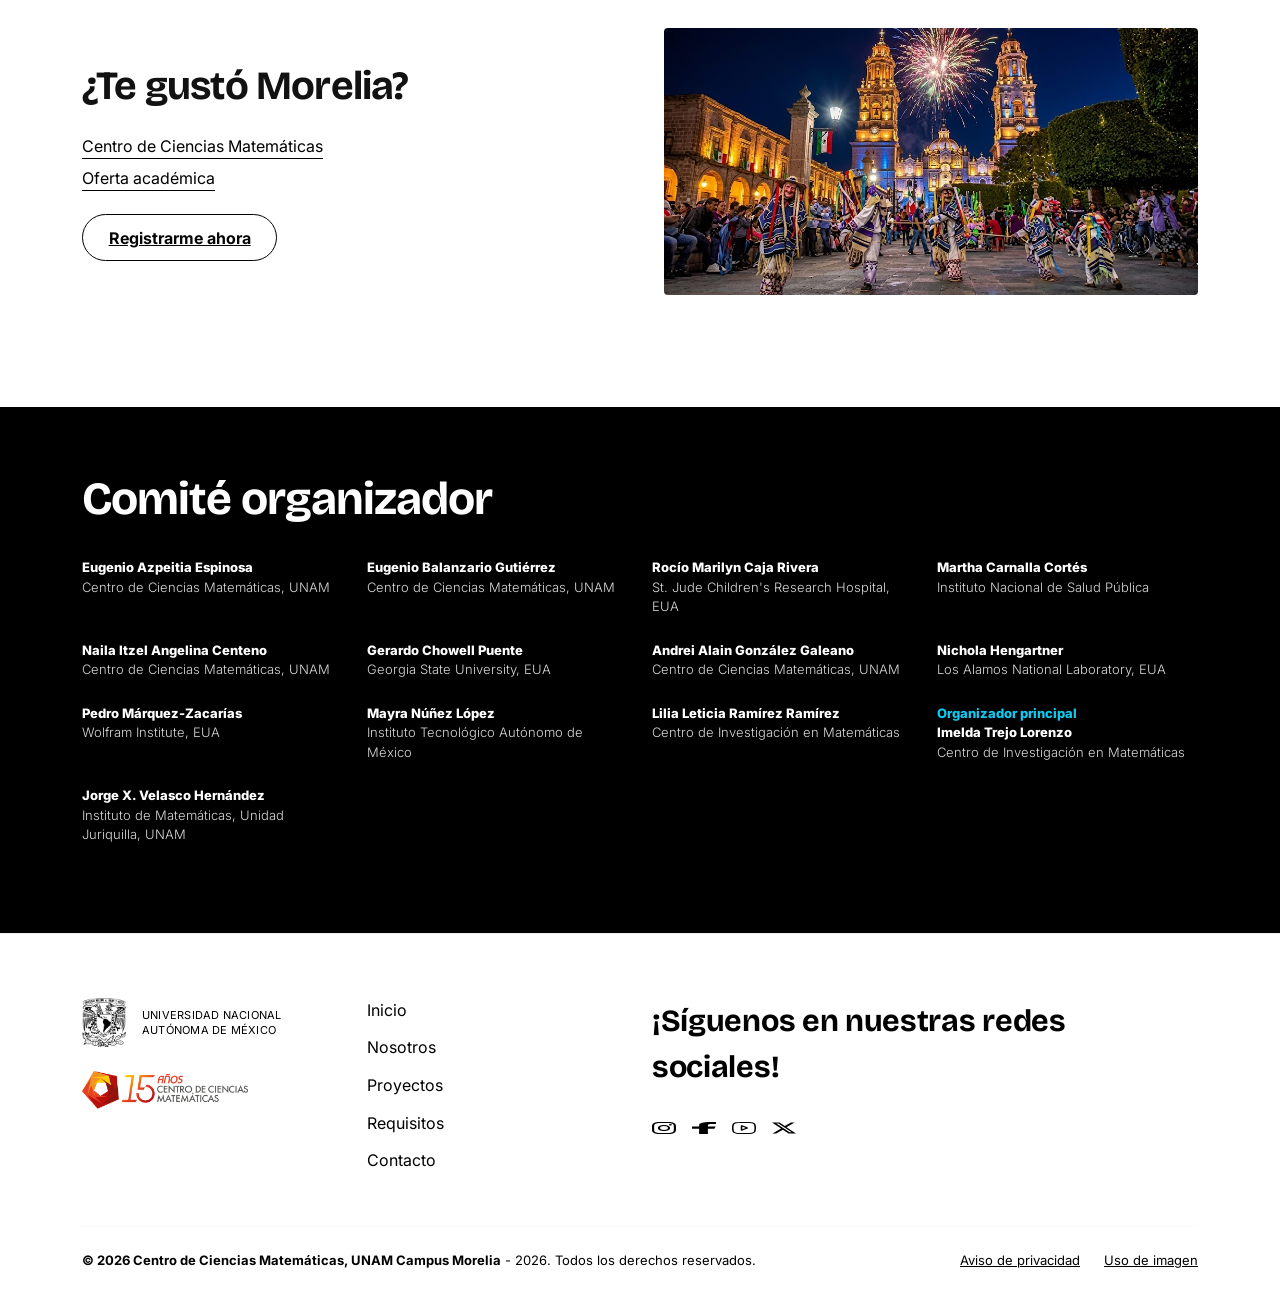
==== commit 0526f018: "Fecha límite" ====
--- a/index.html
+++ b/index.html
@@ -66,7 +66,7 @@
           <div class="fact-label">Inicio de inscripciones</div>
         </div>
         <div class="col-6 col-md">
-          <div class="fact-num">18 oct</div>
+          <div class="fact-num">25 oct</div>
           <div class="fact-label">Límite de inscripciones</div>
         </div>
         <div class="col-6 col-md">
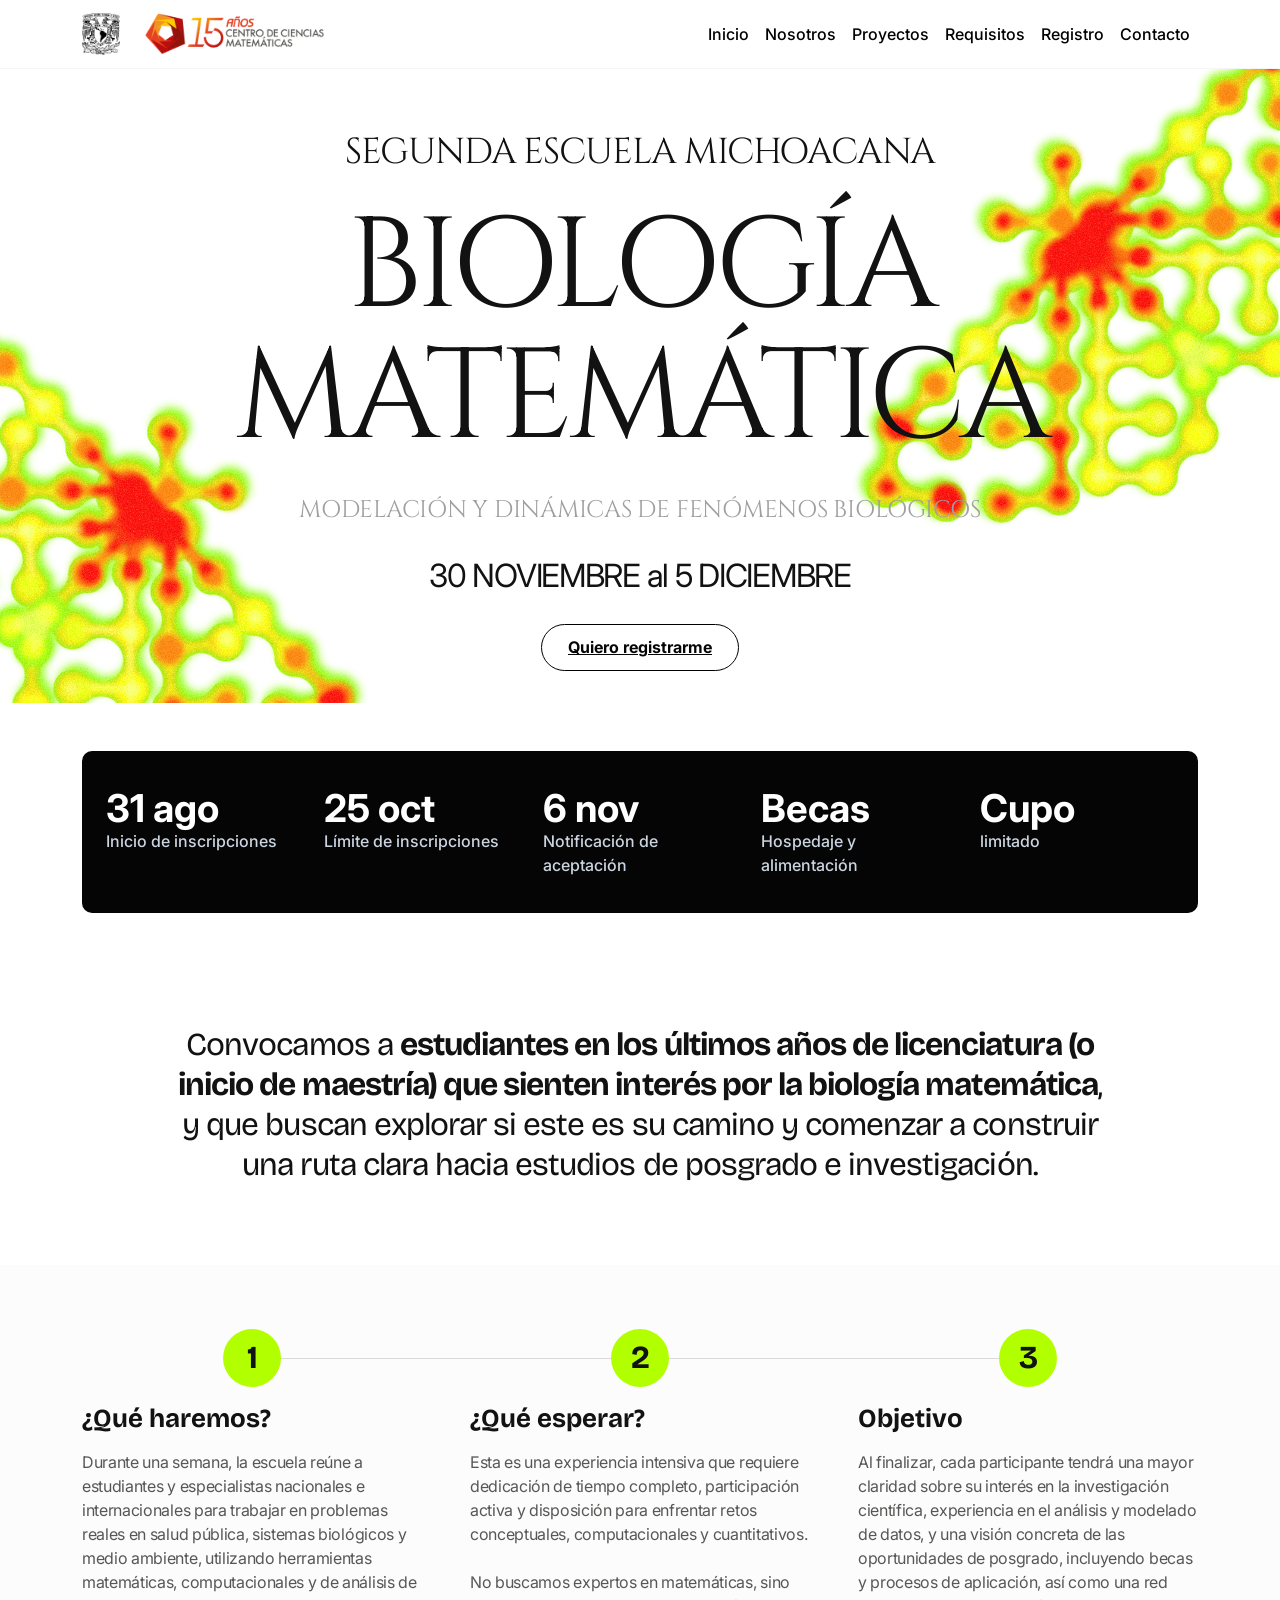
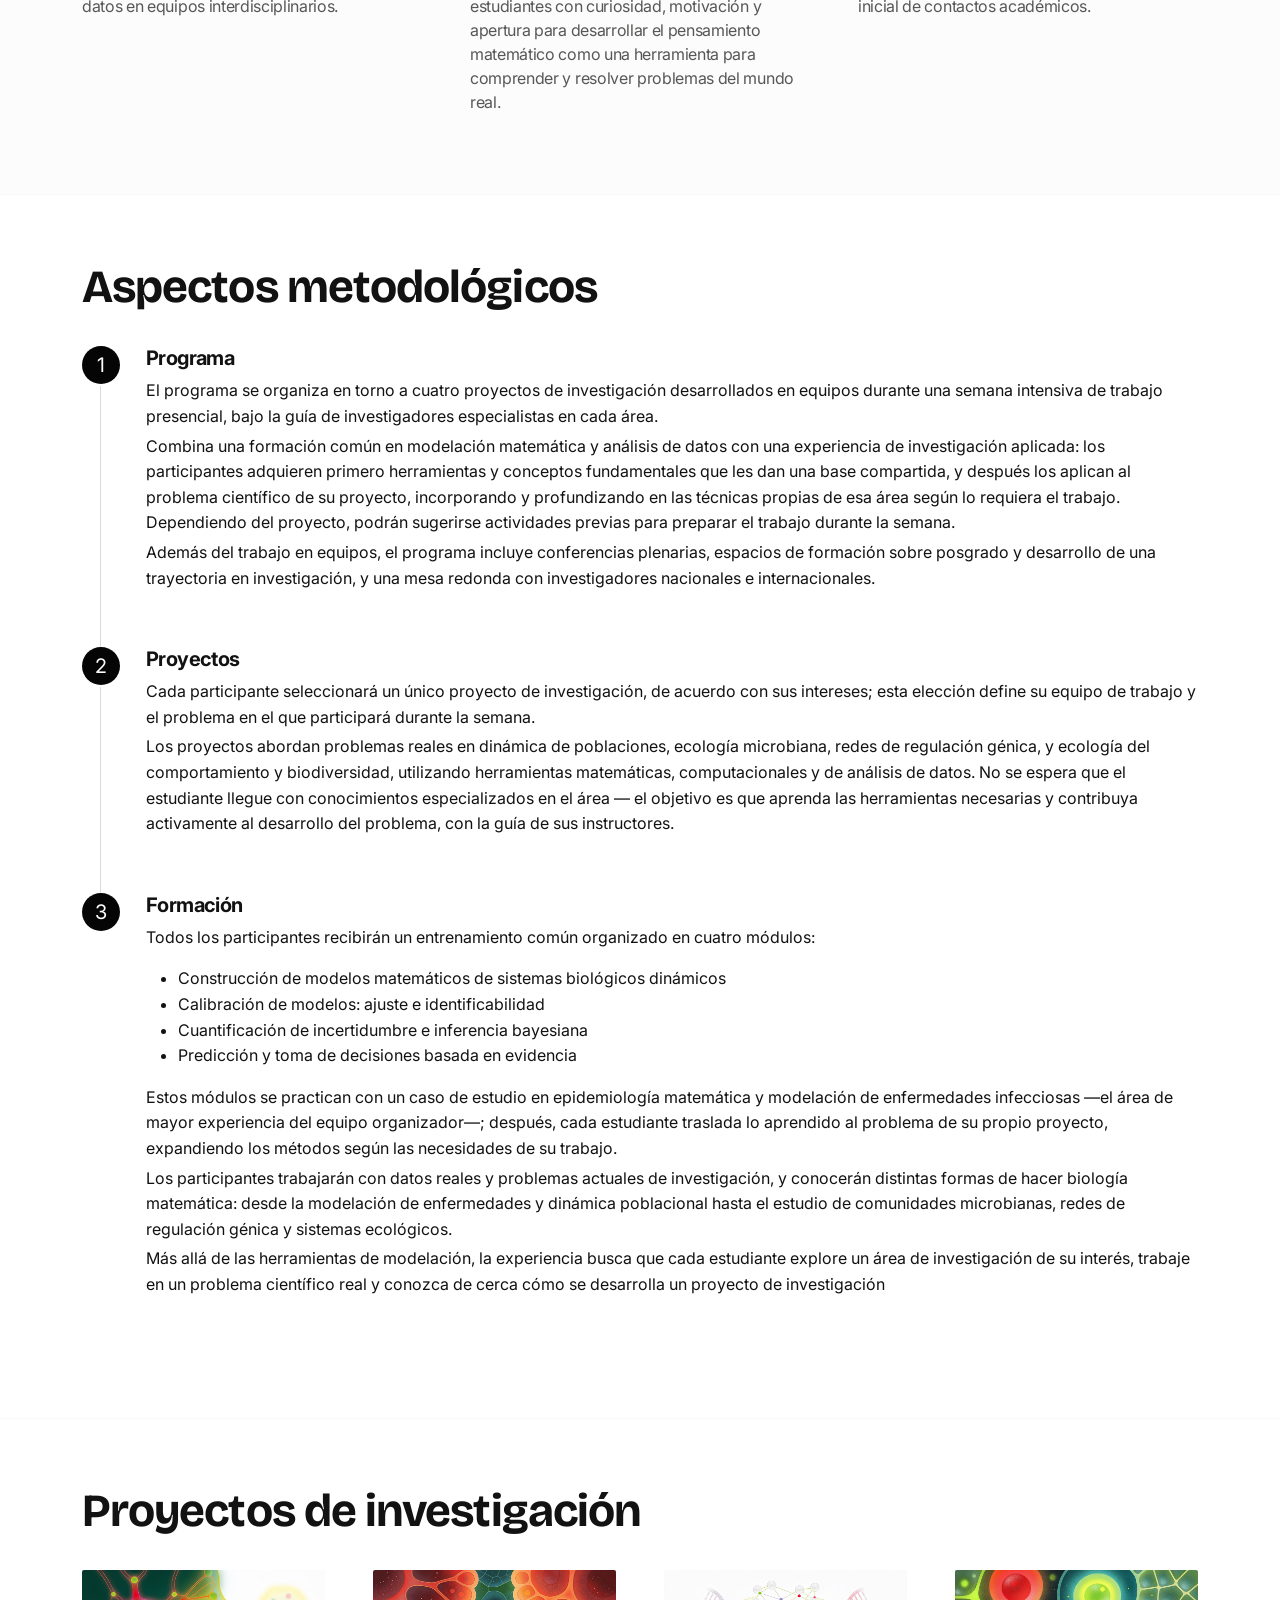
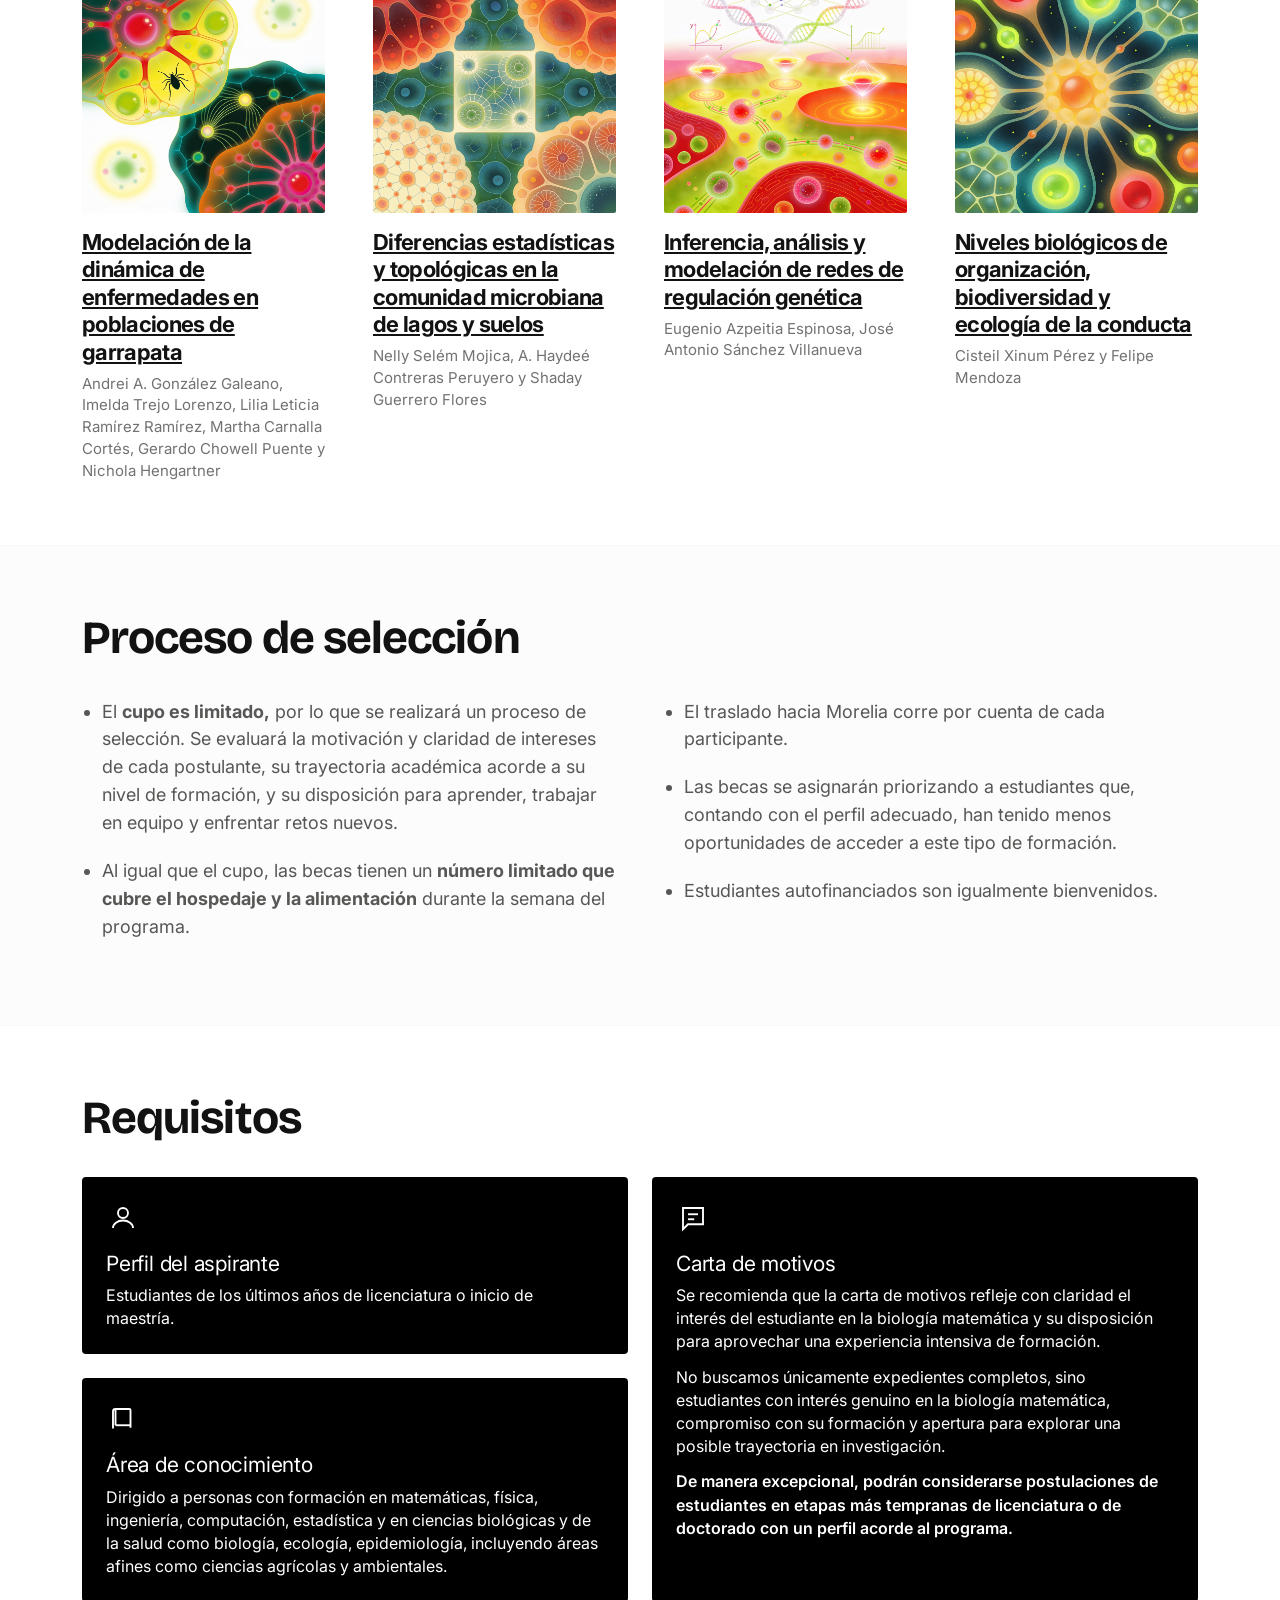
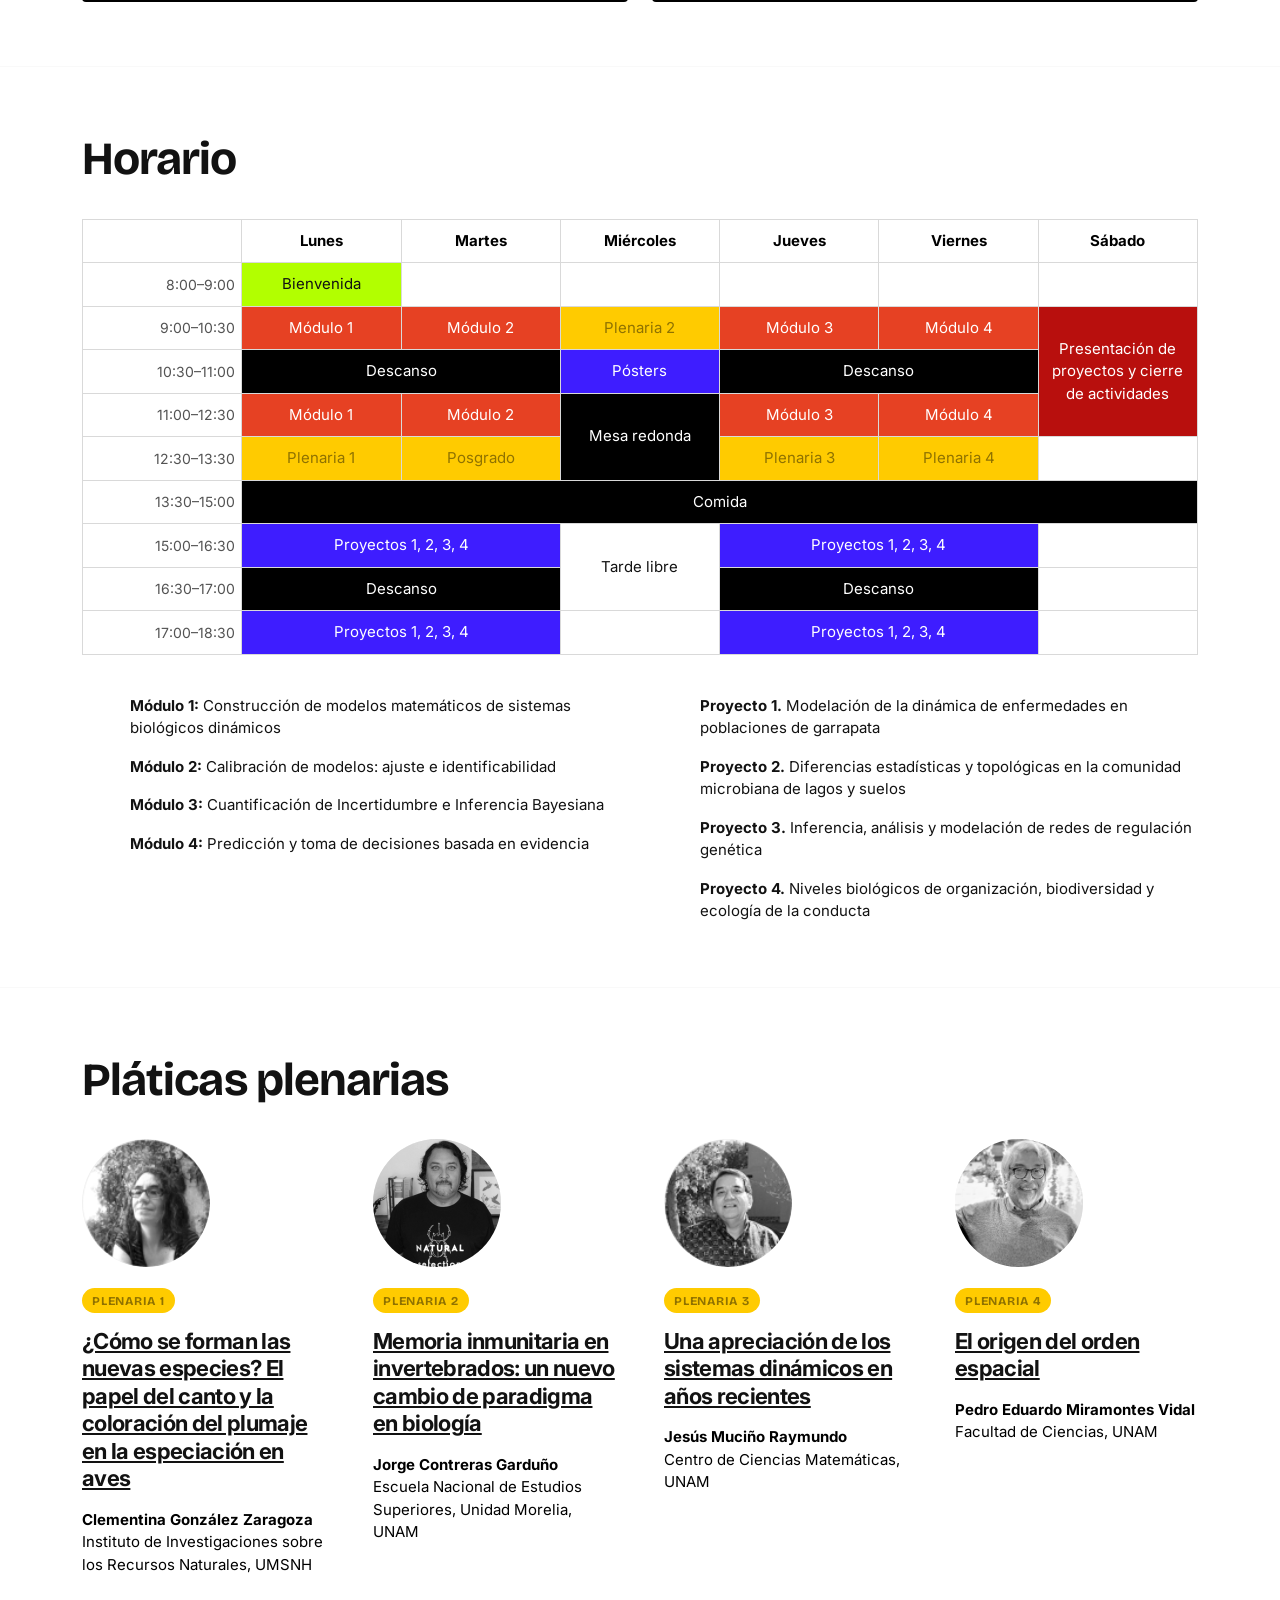
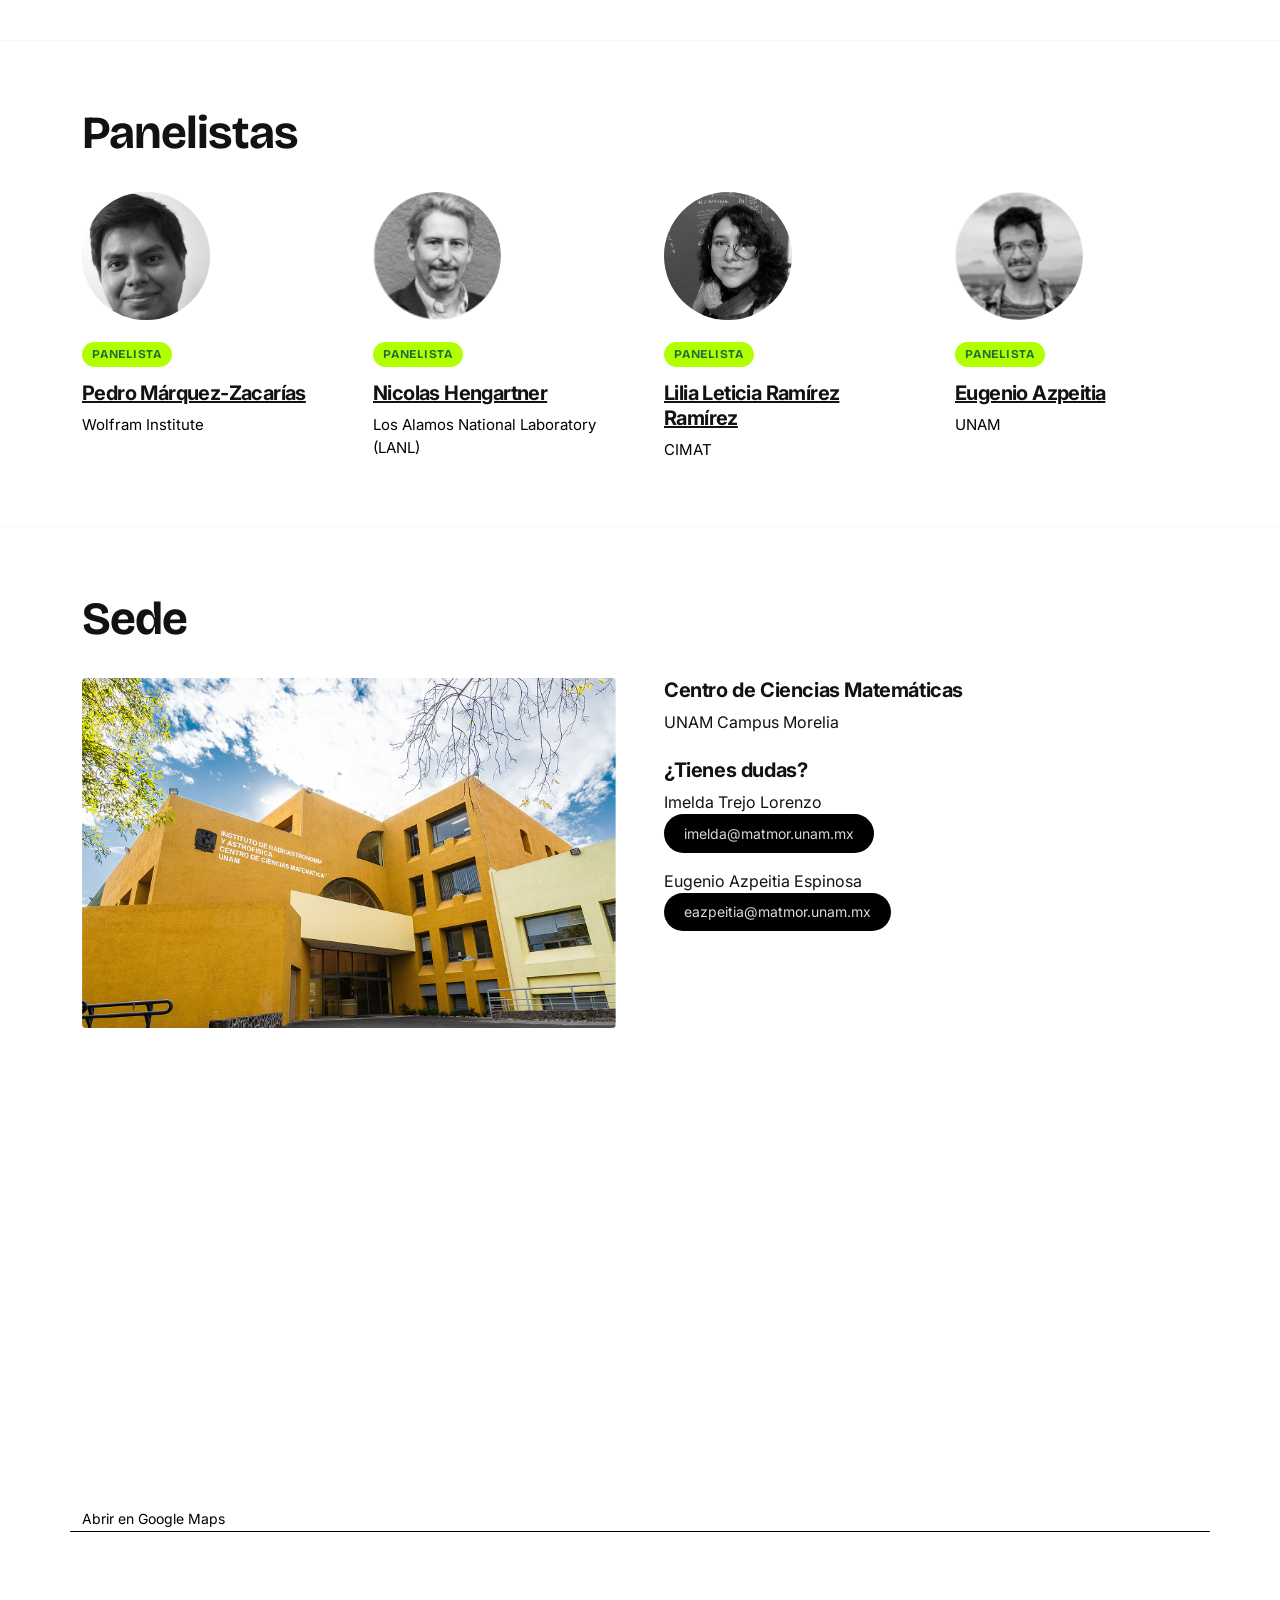
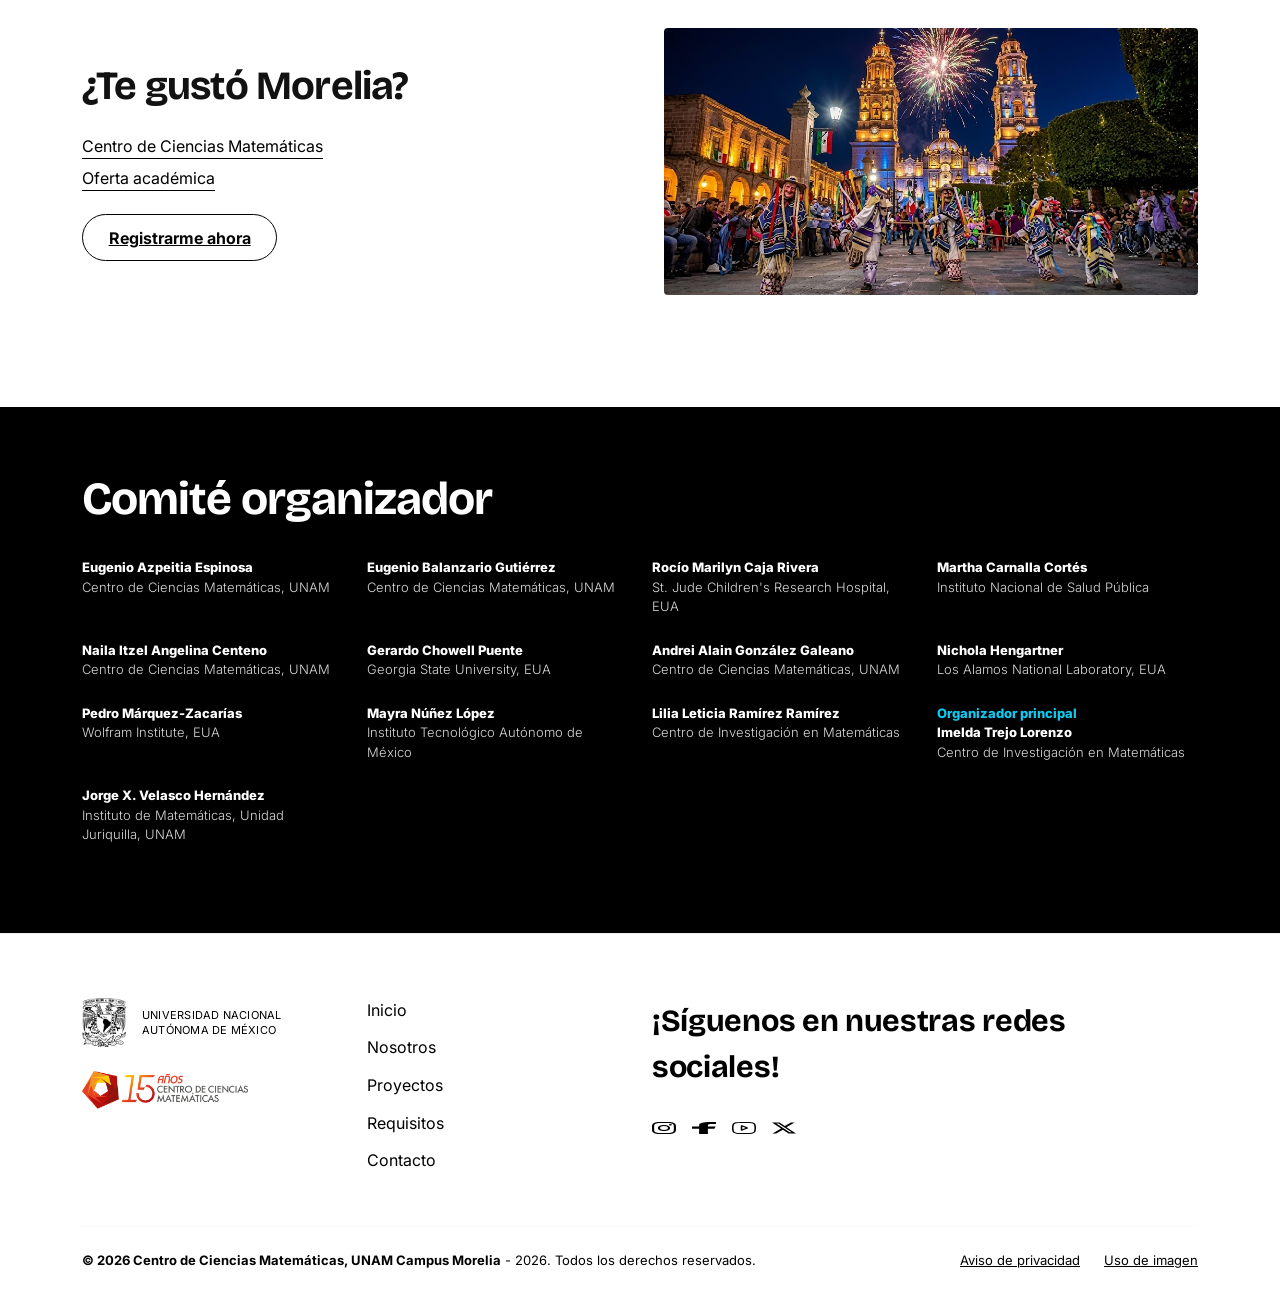
==== commit 937d1f83: "Foto Pedro Miramontes" ====
--- a/index.html
+++ b/index.html
@@ -445,7 +445,7 @@
         </div>
         <div class="col-sm-6 col-lg-3 plenaria">
           <button type="button" class="plenaria-card" data-key="miramontes">
-            <img class="p-photo" src="assets/miramontes.png" alt="Pedro Eduardo Miramontes Vidal" />
+            <img class="p-photo" src="assets/Miramontes.jpeg" alt="Pedro Eduardo Miramontes Vidal" />
             <div class="p-num">Plenaria 4</div>
             <div class="p-title">El origen del orden espacial</div>
             <div class="p-meta"><span class="fw-bold">Pedro Eduardo Miramontes Vidal</span><br />Facultad de Ciencias, UNAM</div>
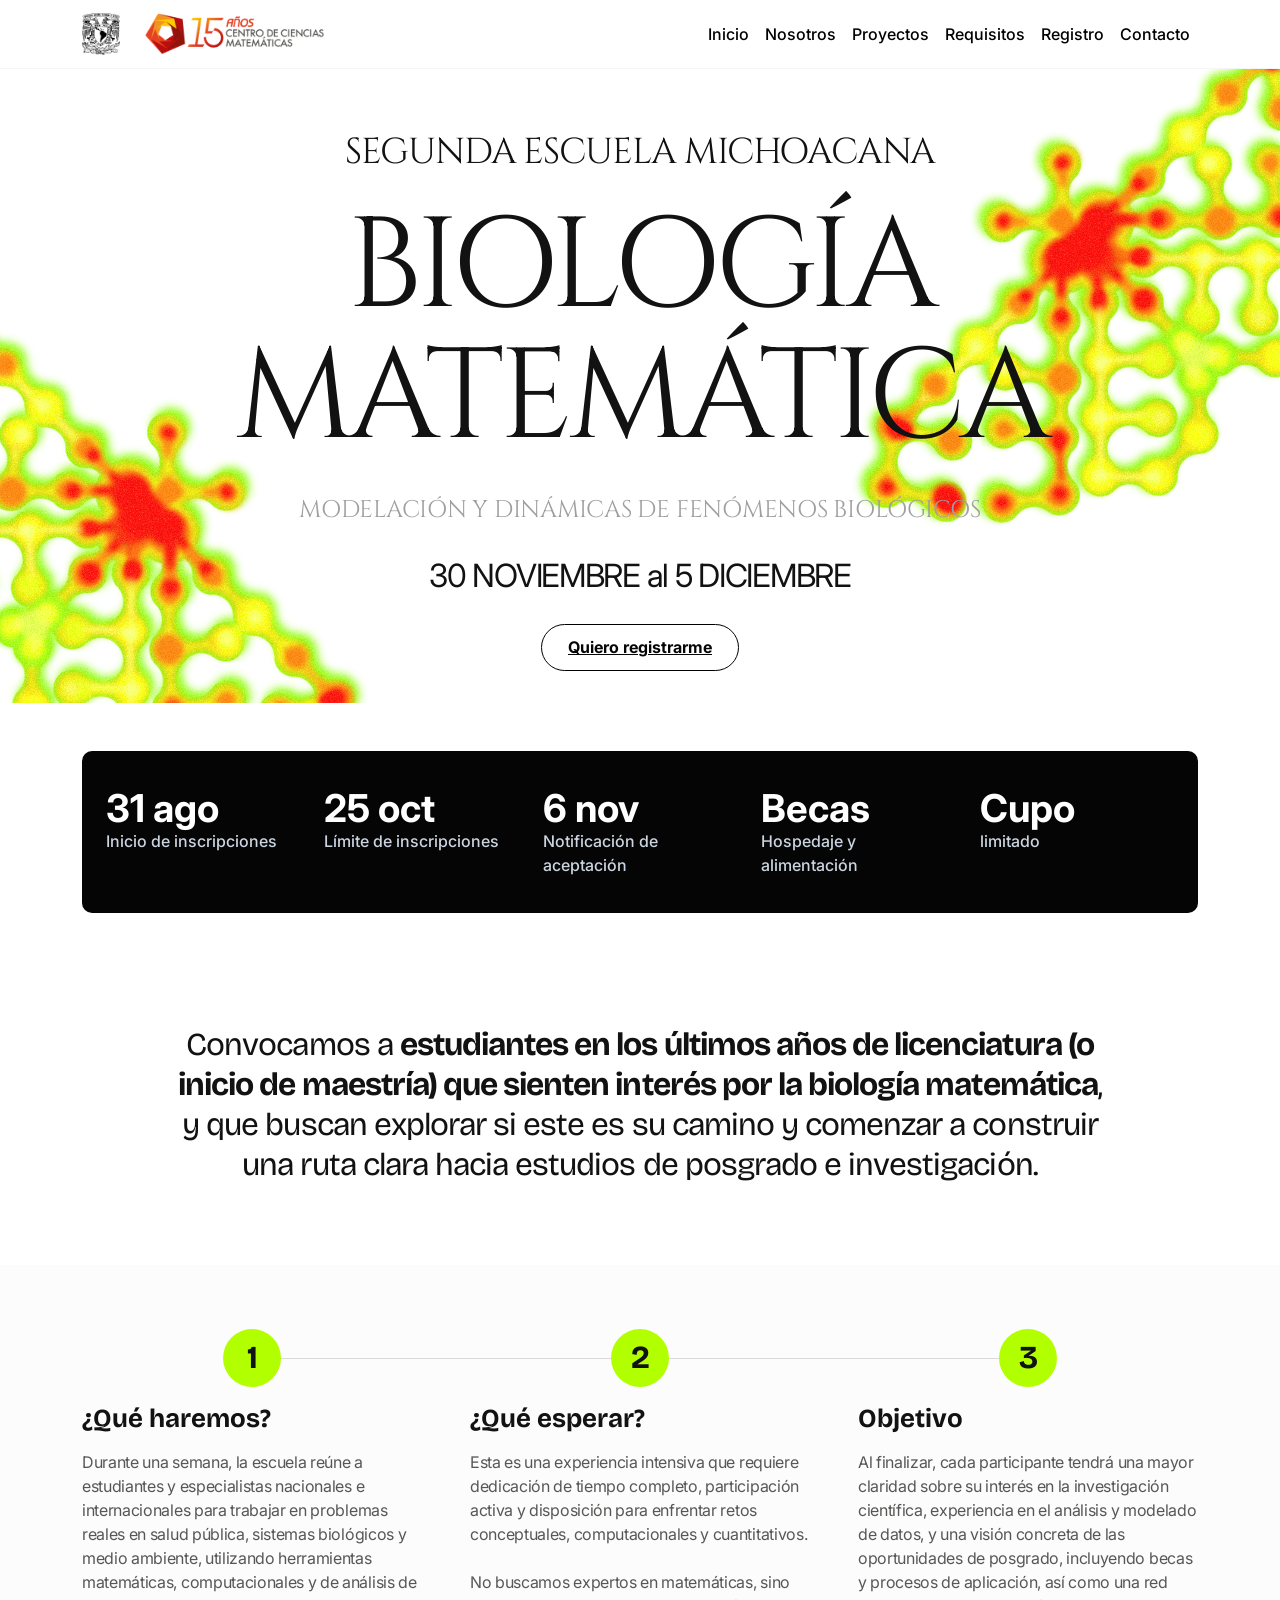
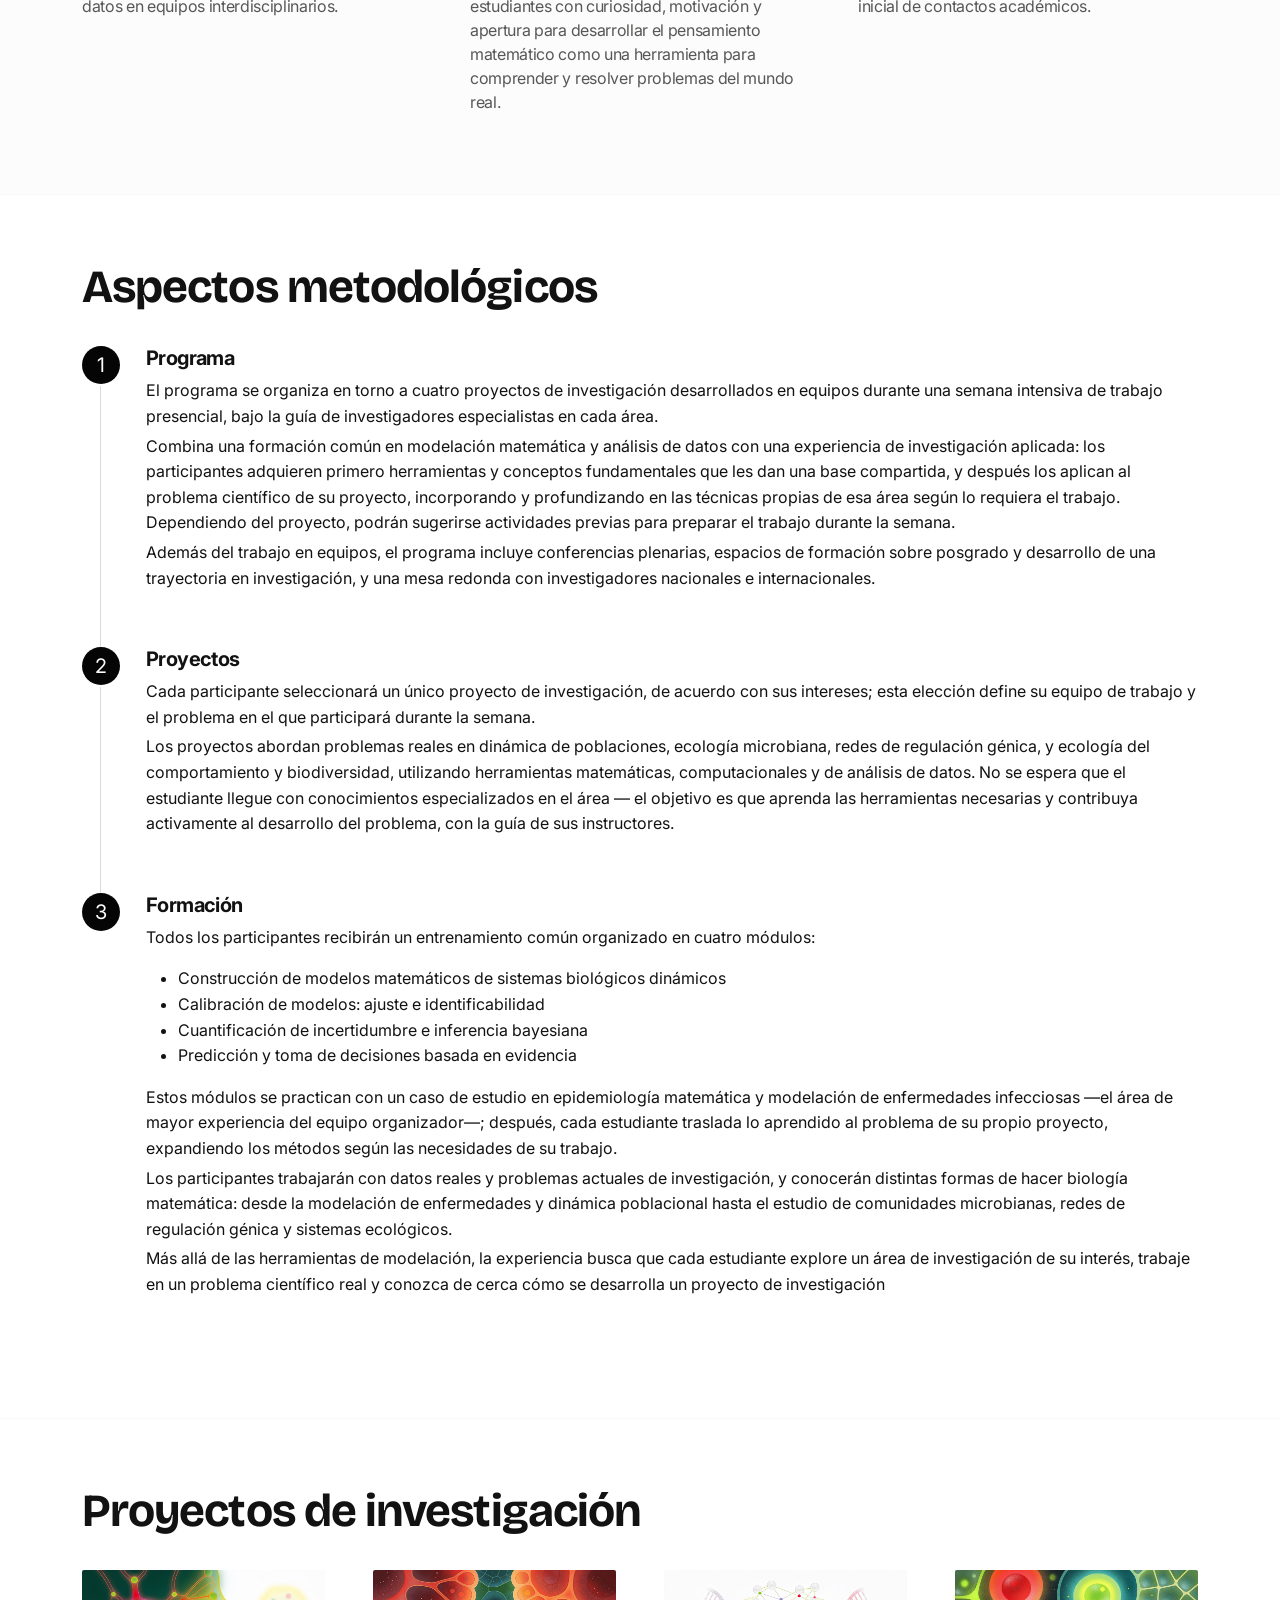
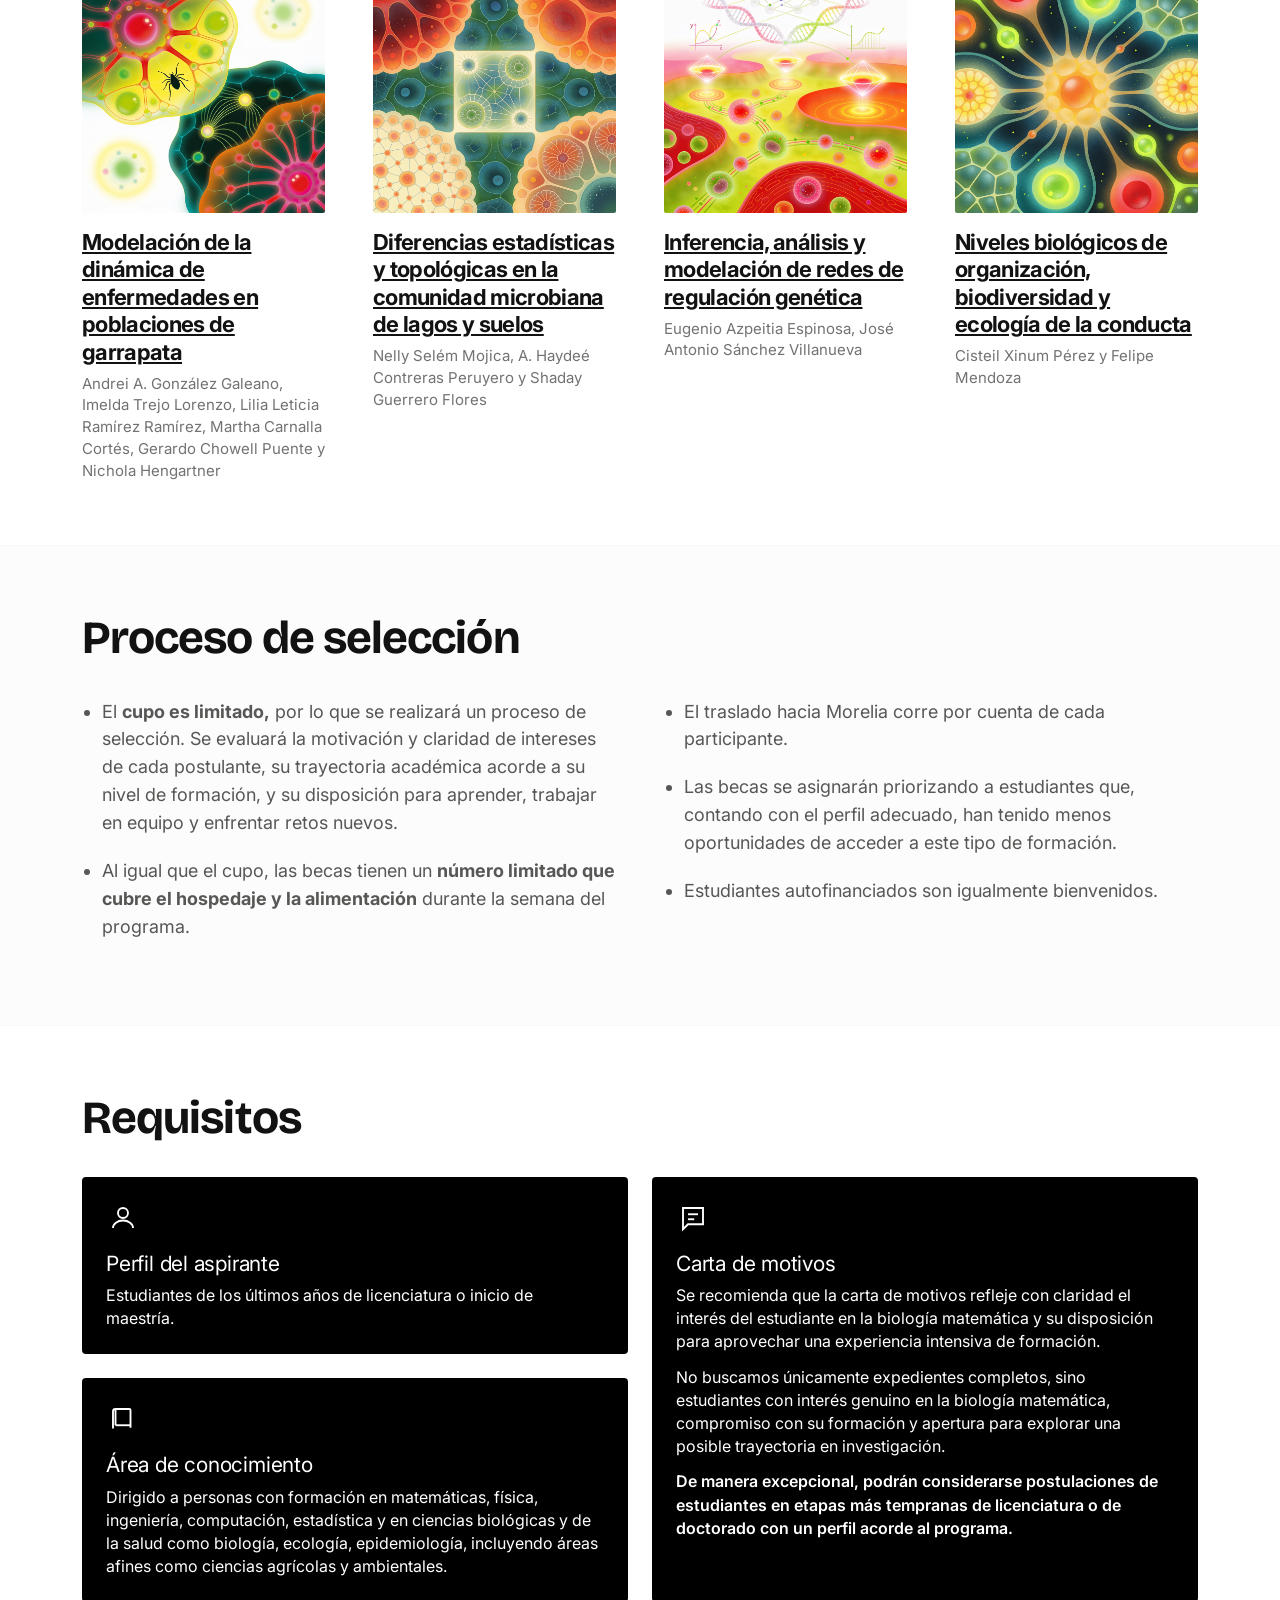
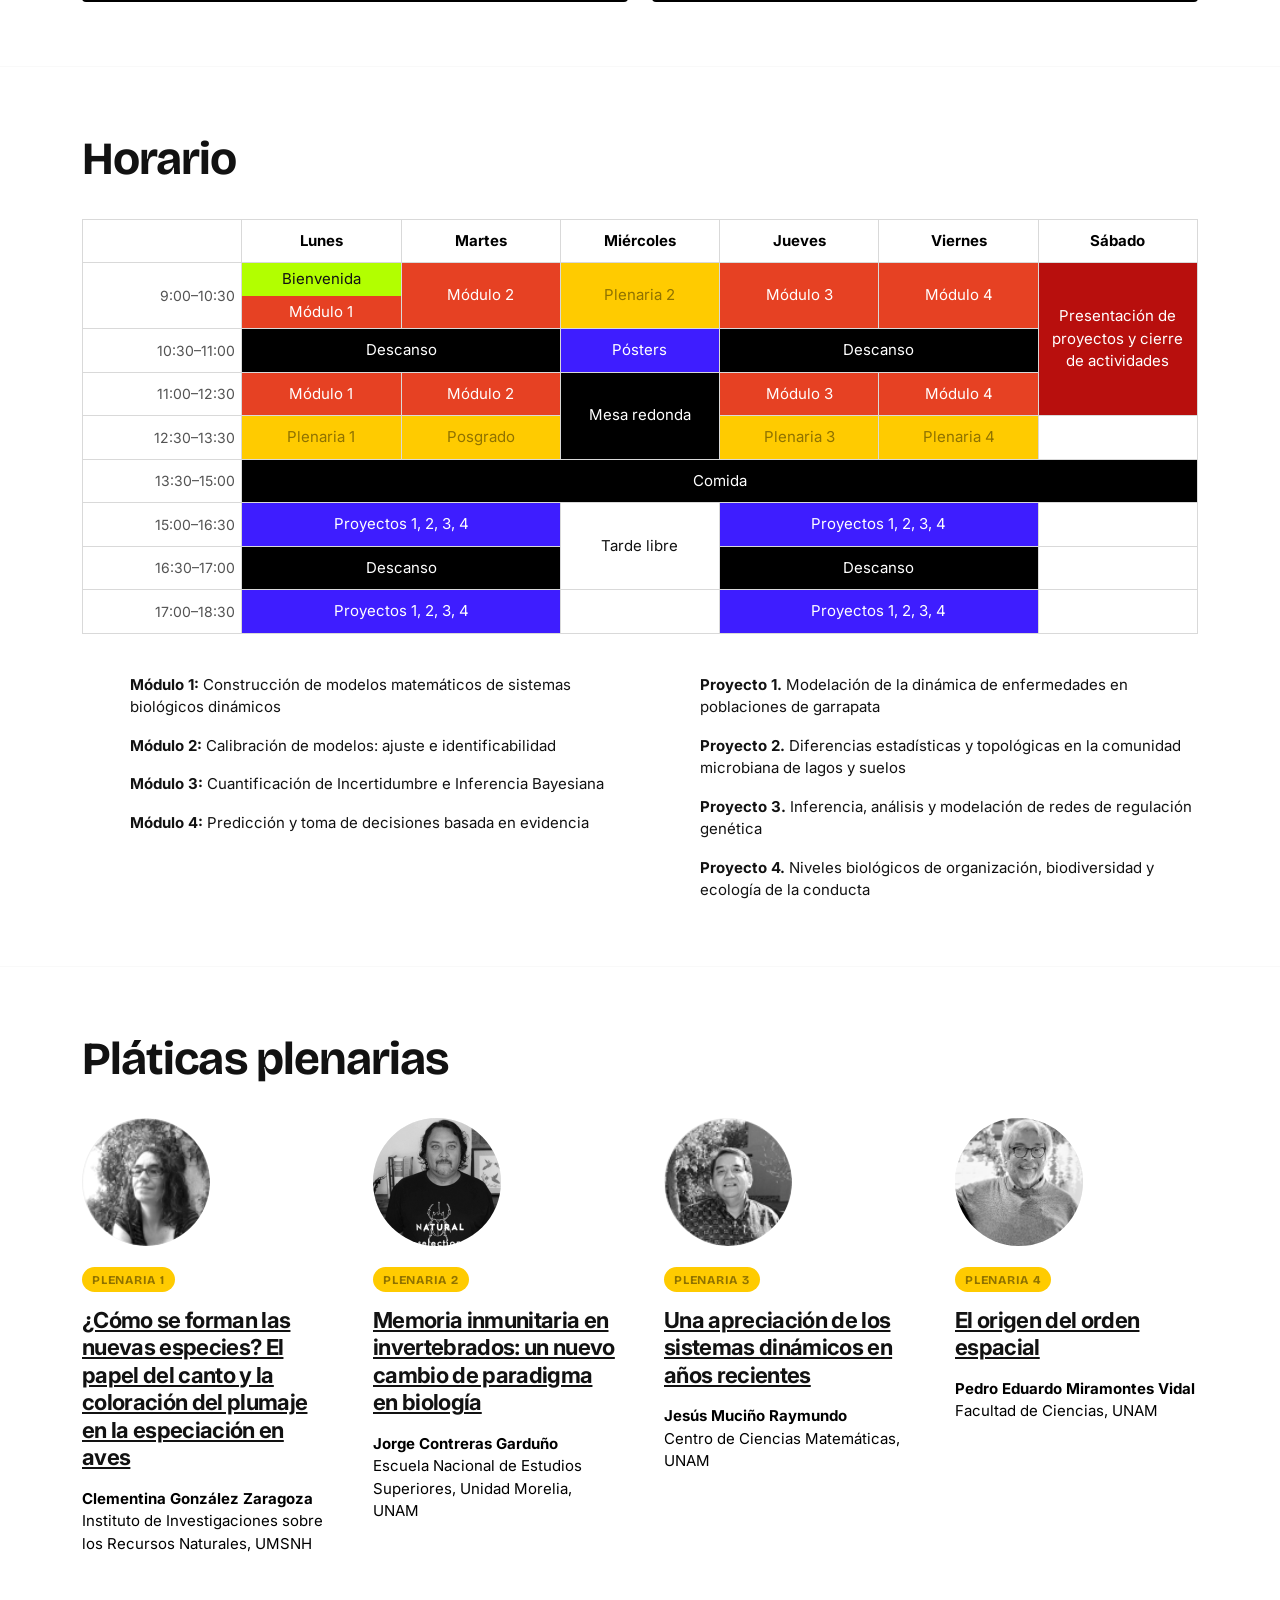
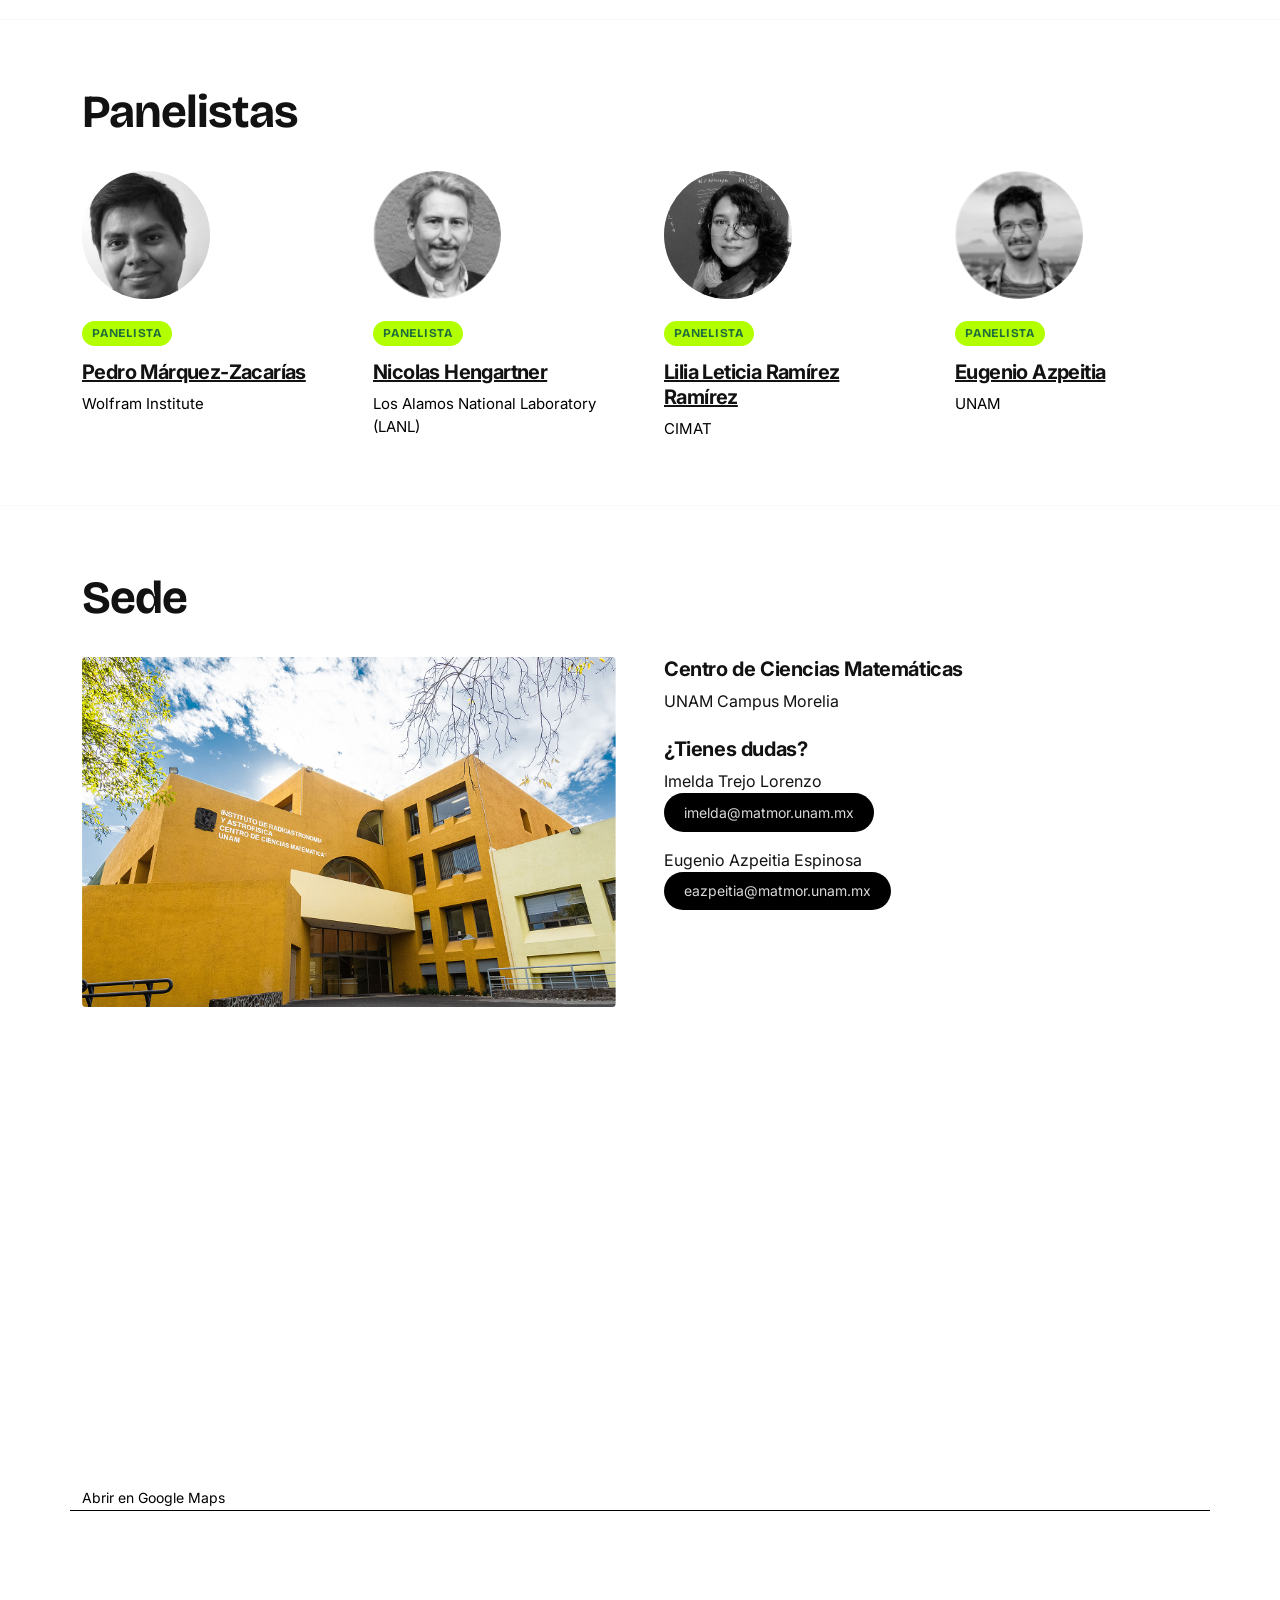
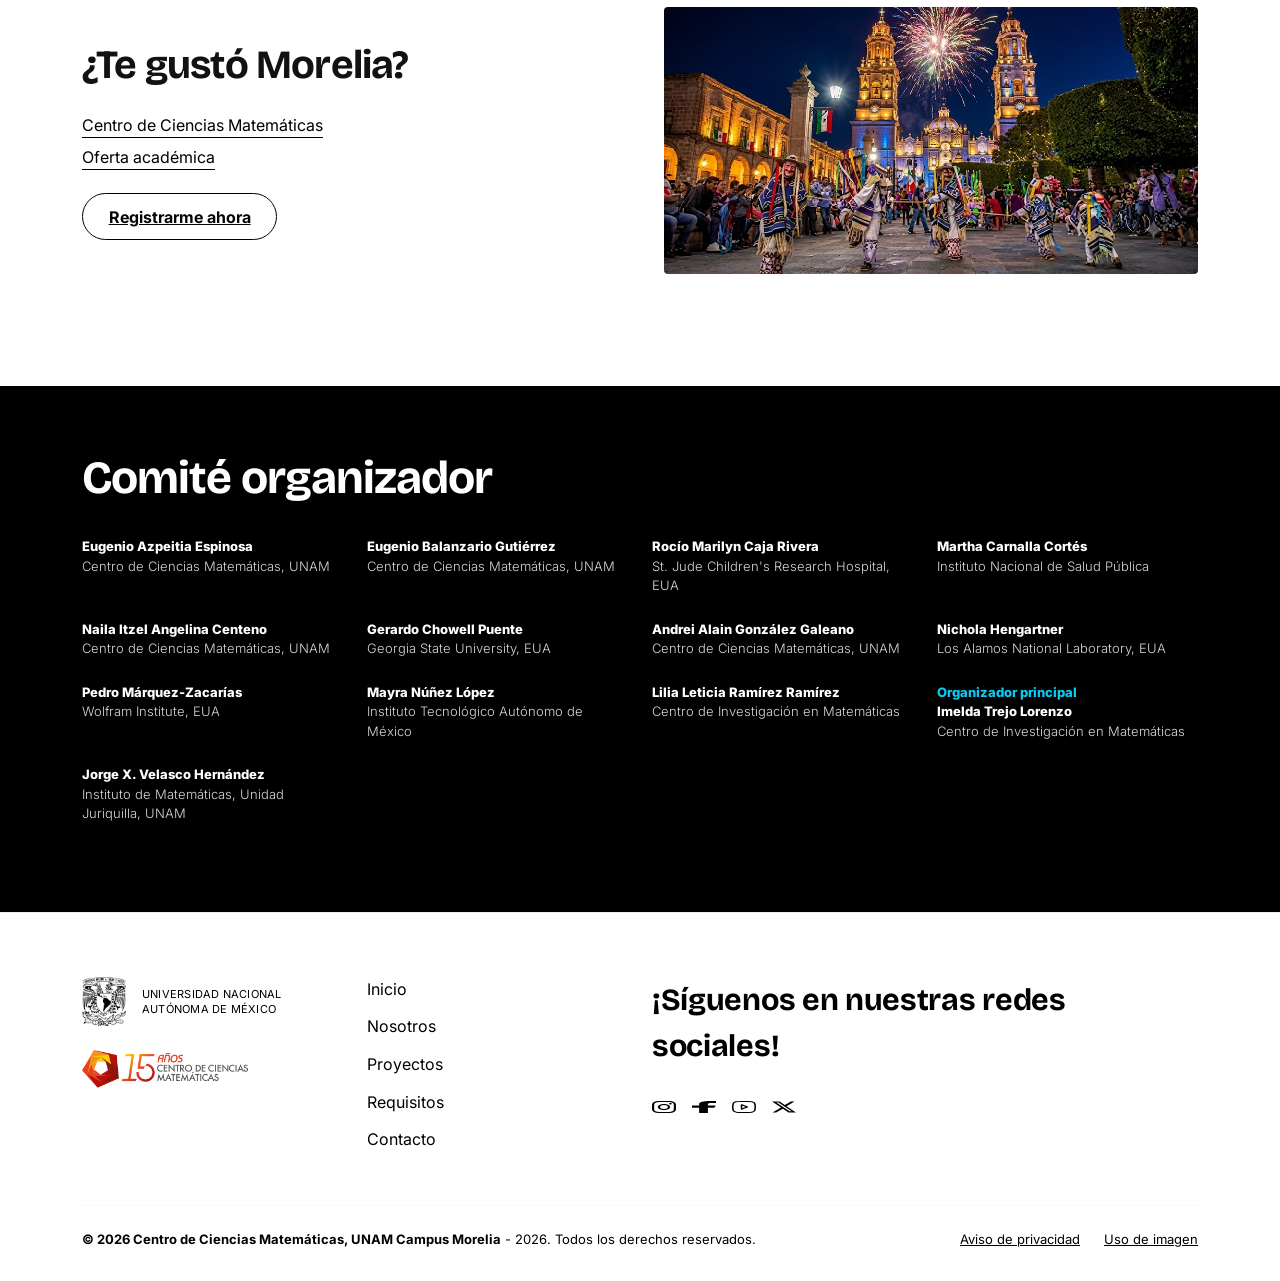
==== commit 1d844591: "Bienvenida" ====
--- a/index.html
+++ b/index.html
@@ -327,17 +327,8 @@
           </thead>
           <tbody>
             <tr>
-              <td class="time">8:00–9:00</td>
-              <td class="c-green">Bienvenida</td>
-              <td></td>
-              <td></td>
-              <td></td>
-              <td></td>
-              <td></td>
-            </tr>
-            <tr>
               <td class="time">9:00–10:30</td>
-              <td class="c-red">Módulo 1</td>
+              <td class="split"><div class="c-green">Bienvenida</div><div class="c-red">Módulo 1</div></td>
               <td class="c-red">Módulo 2</td>
               <td class="c-yellow">Plenaria 2</td>
               <td class="c-red">Módulo 3</td>
--- a/css/styles.css
+++ b/css/styles.css
@@ -227,6 +227,8 @@
 }
 table.schedule thead th { font-weight: 700; color: #000; }
 table.schedule .time { color: #535353; text-align: right; white-space: nowrap; font-size: 14px; }
+table.schedule td.split { padding: 0; }
+table.schedule td.split > div { padding: 5px 6px; }
 .c-green  { background: var(--green); }
 .c-red    { background: var(--red);    color: #fff; }
 .c-yellow { background: var(--yellow); color: #8f7200; }
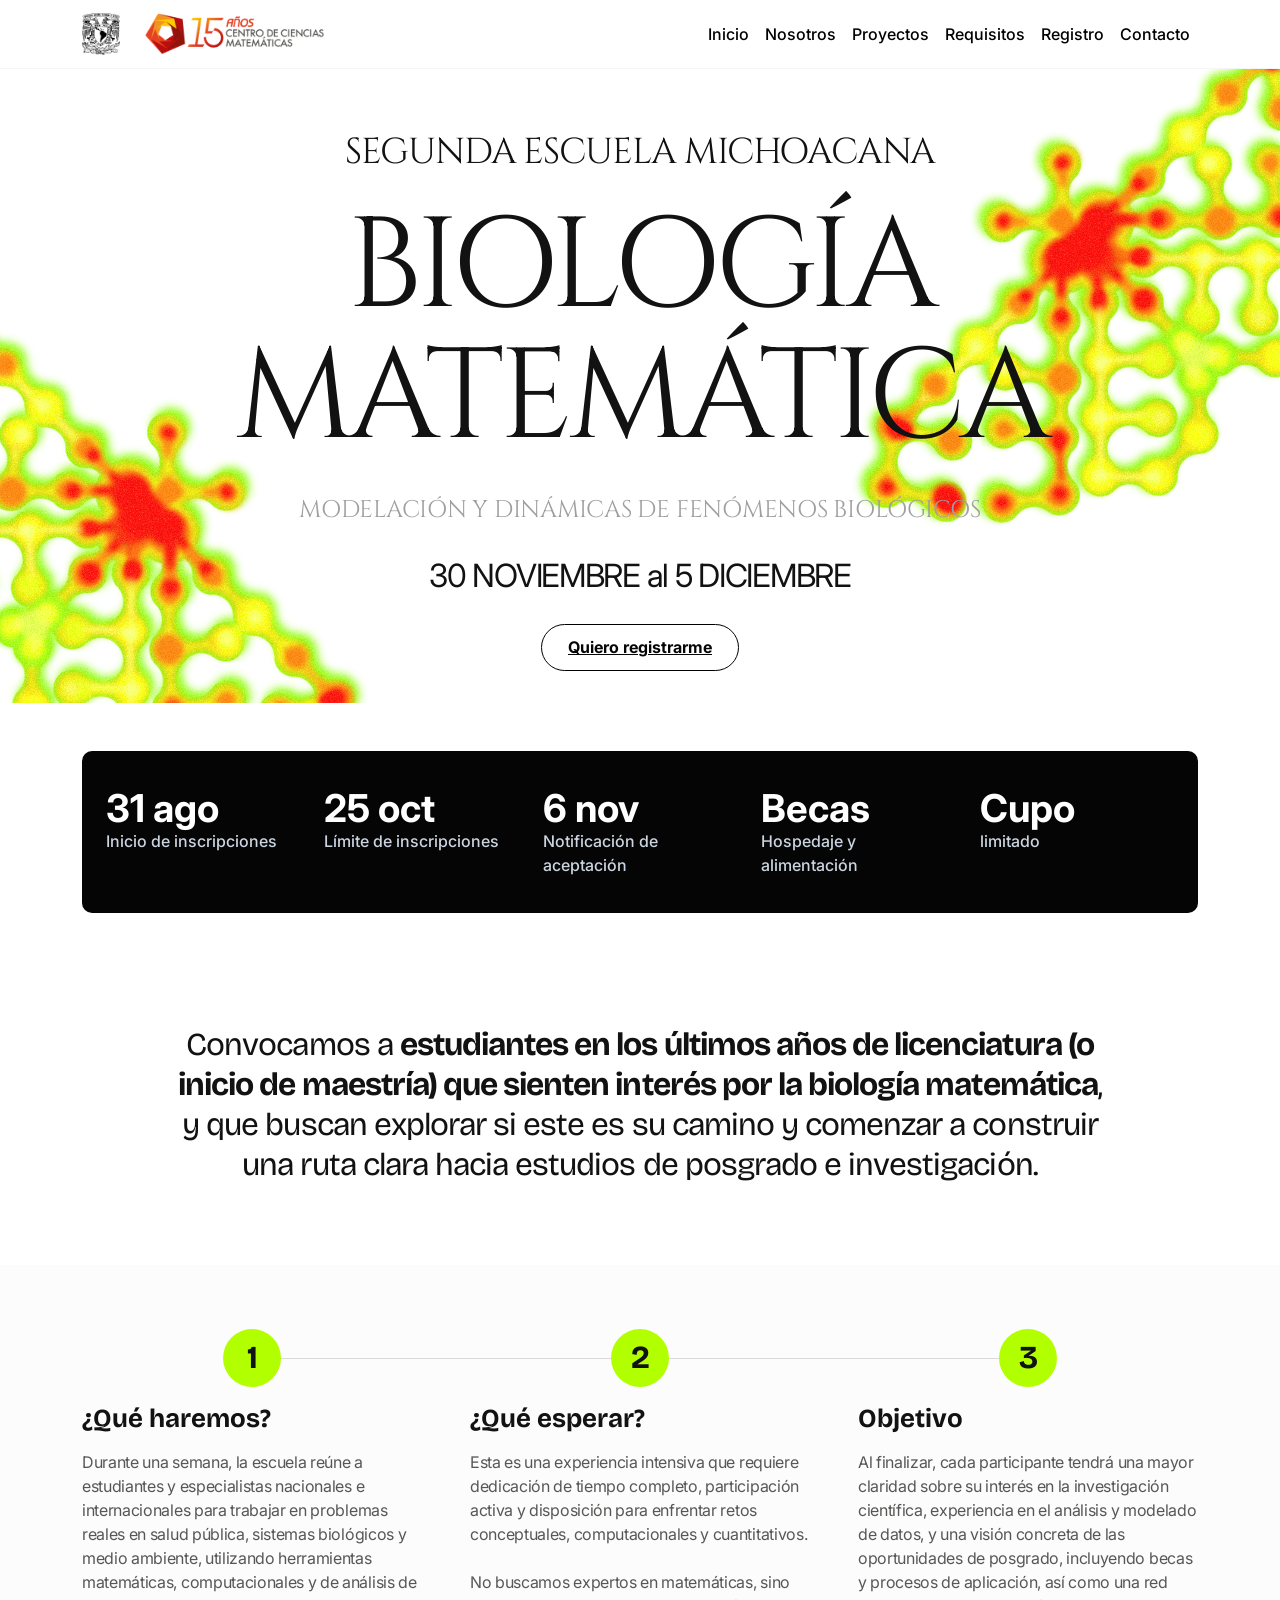
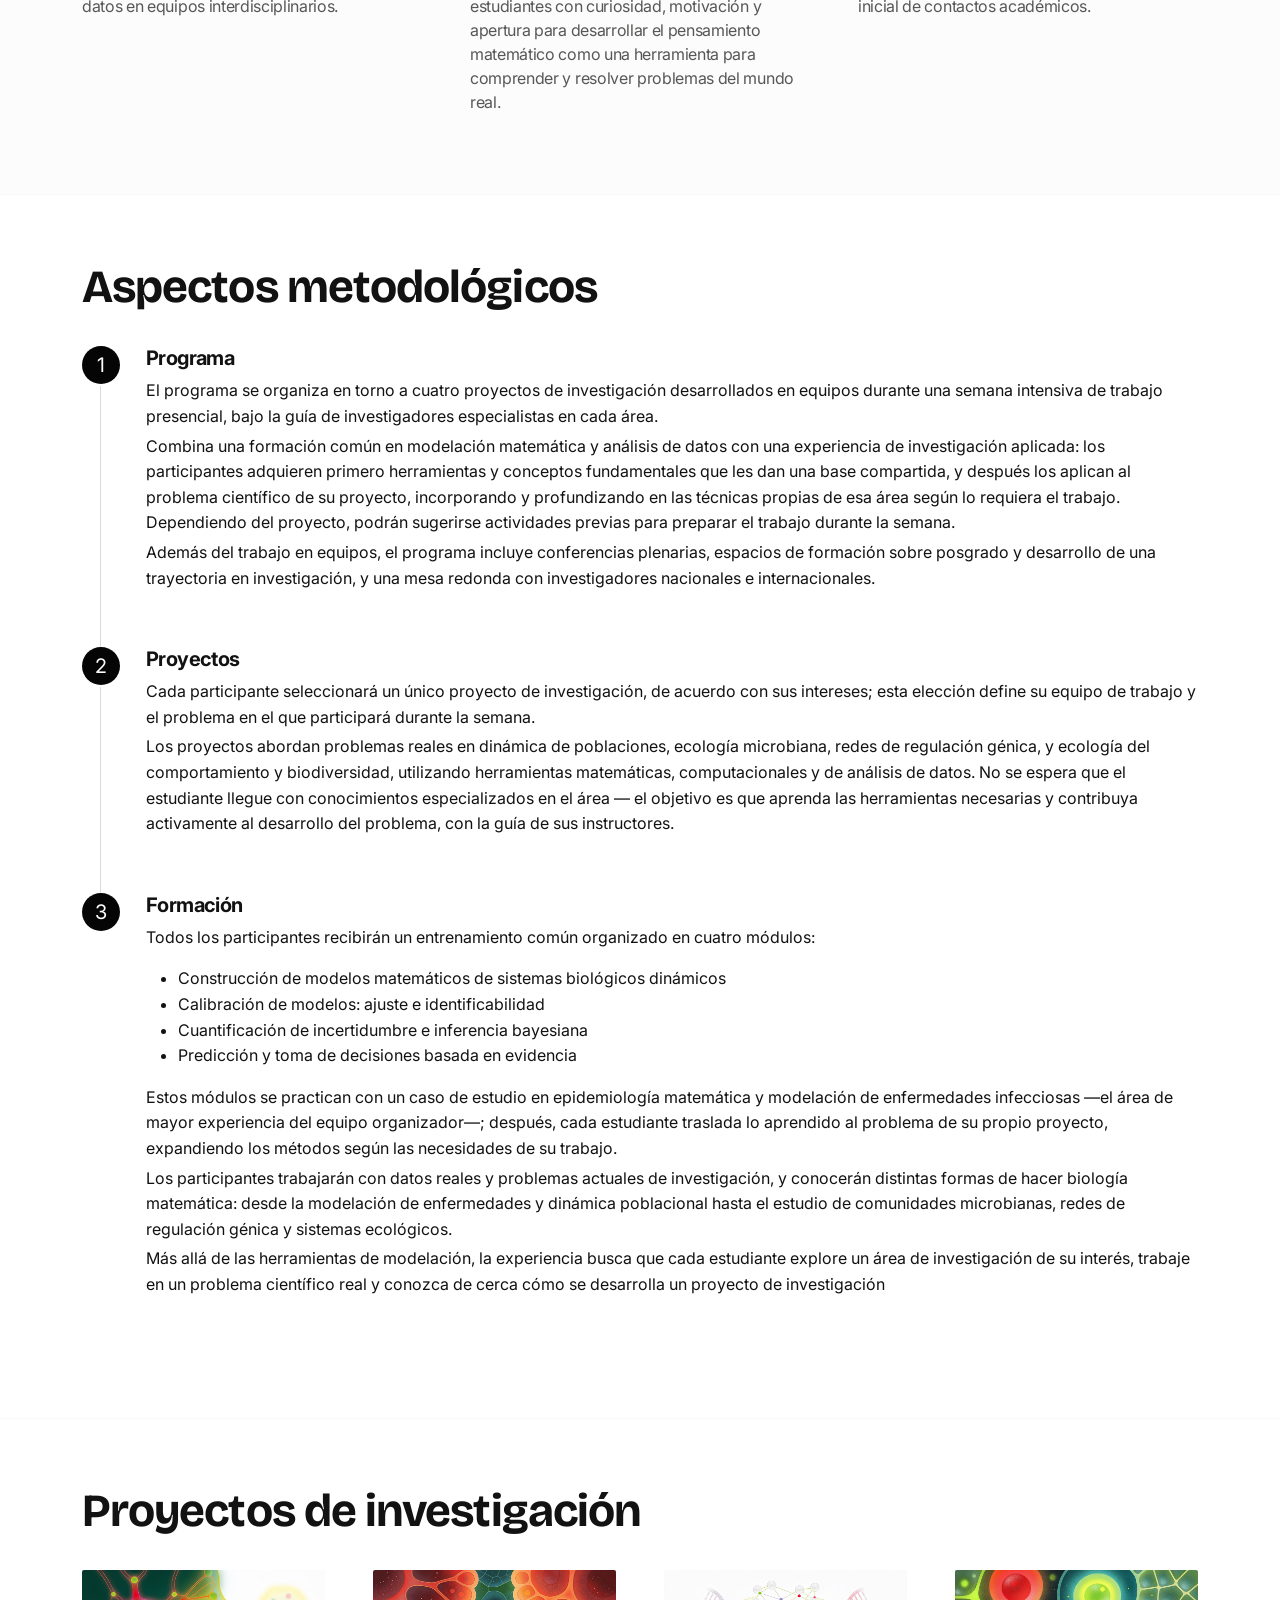
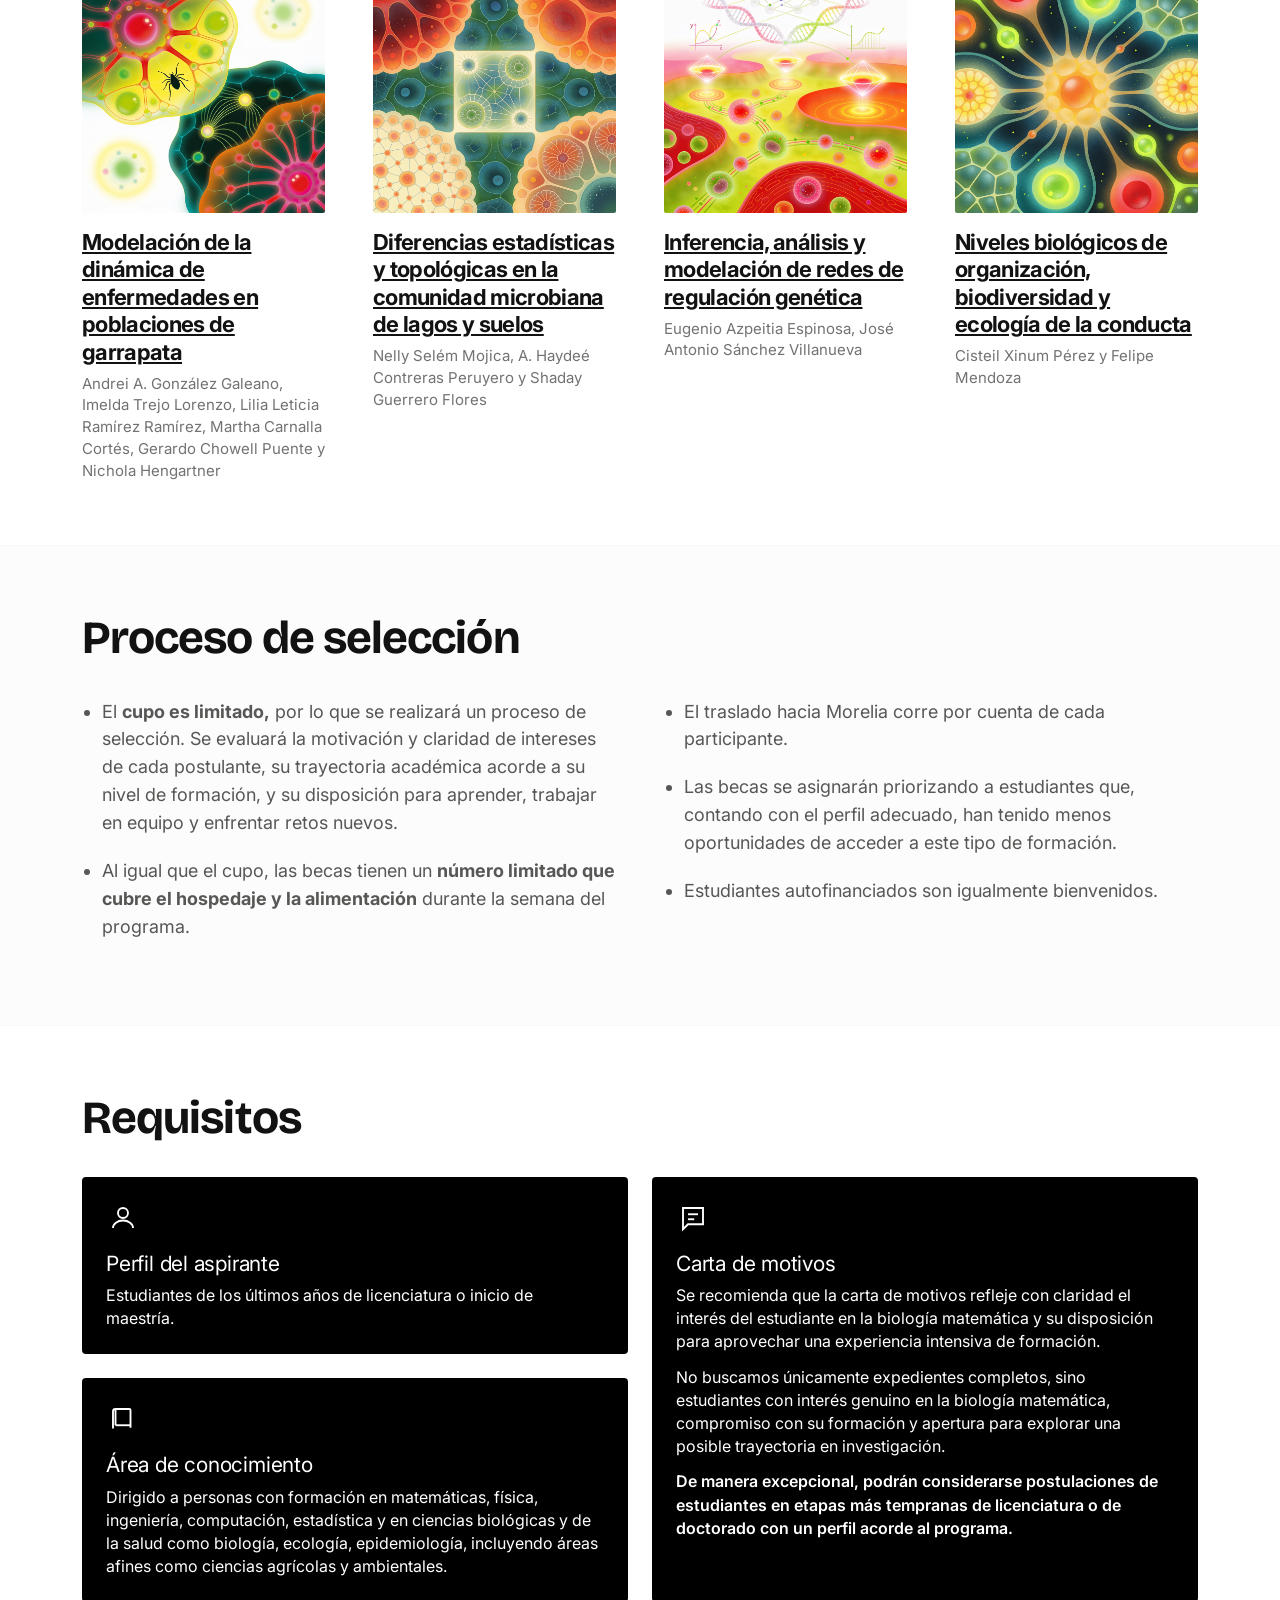
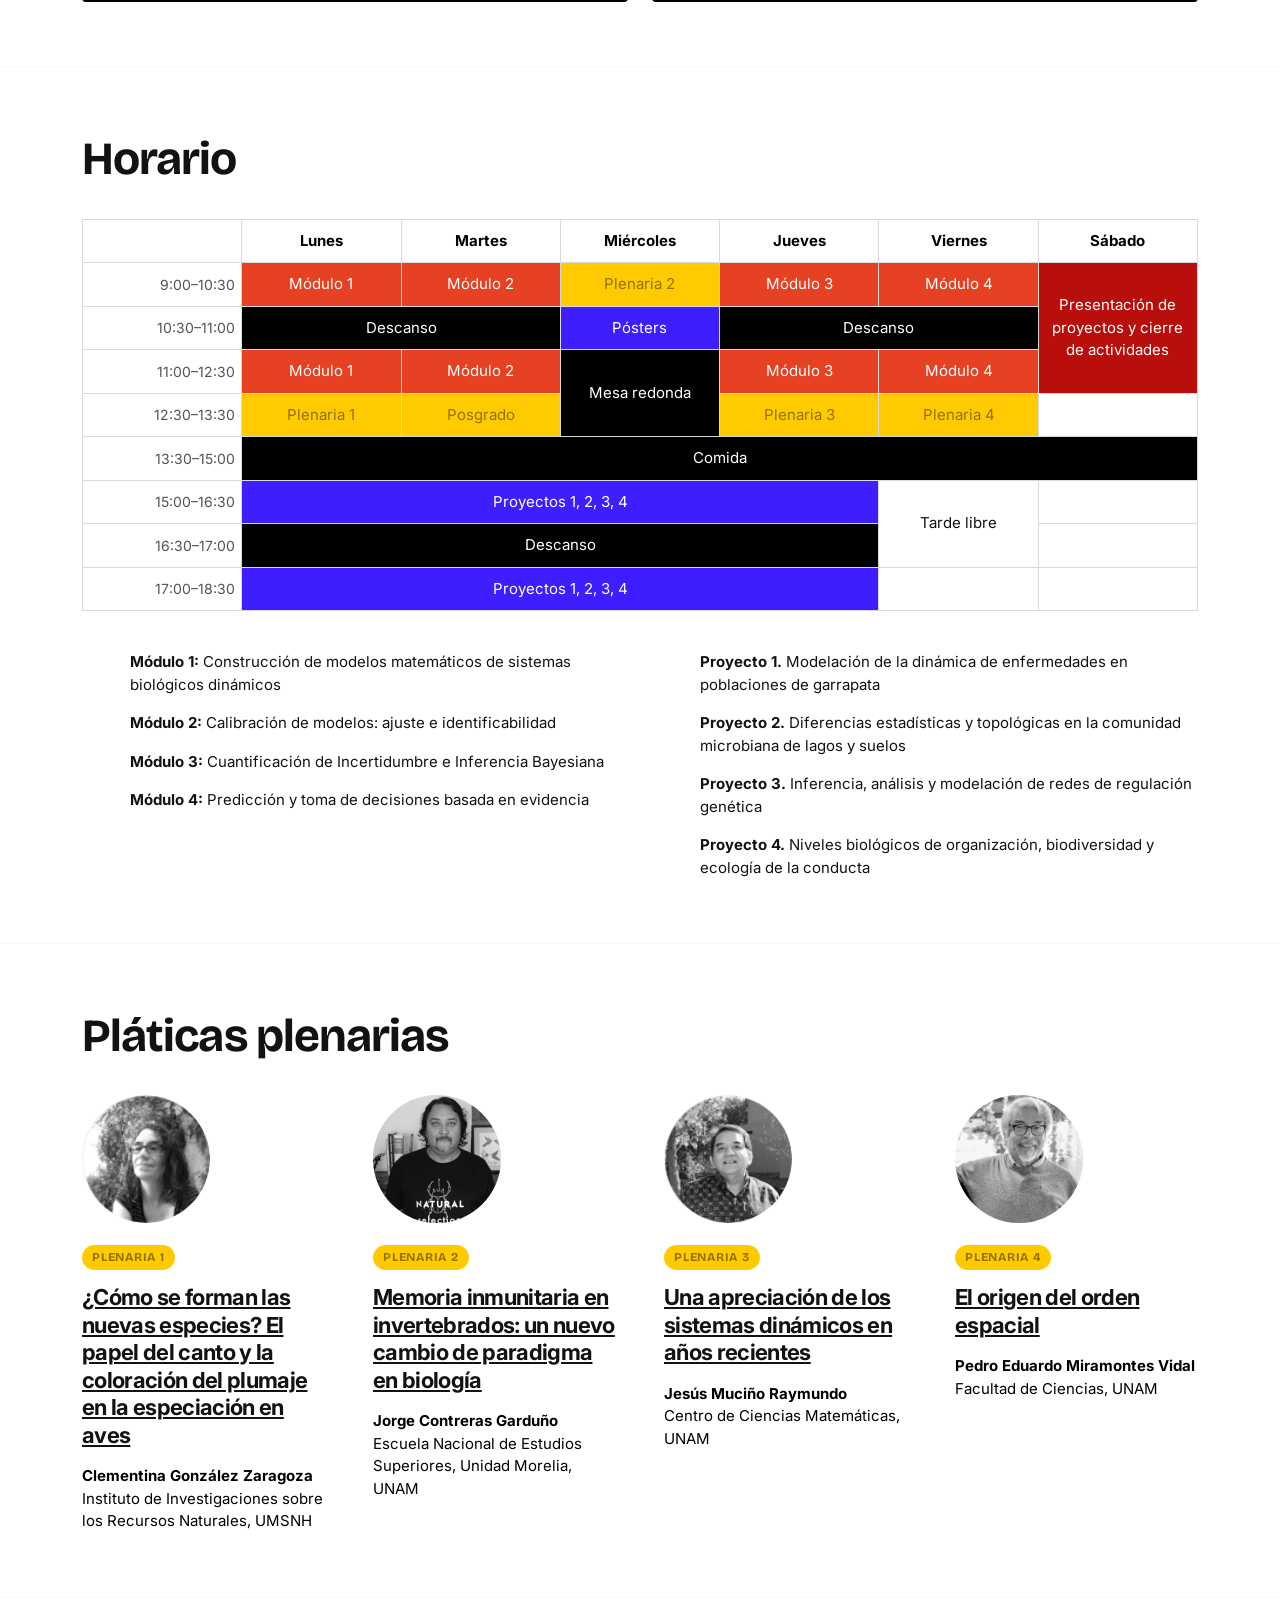
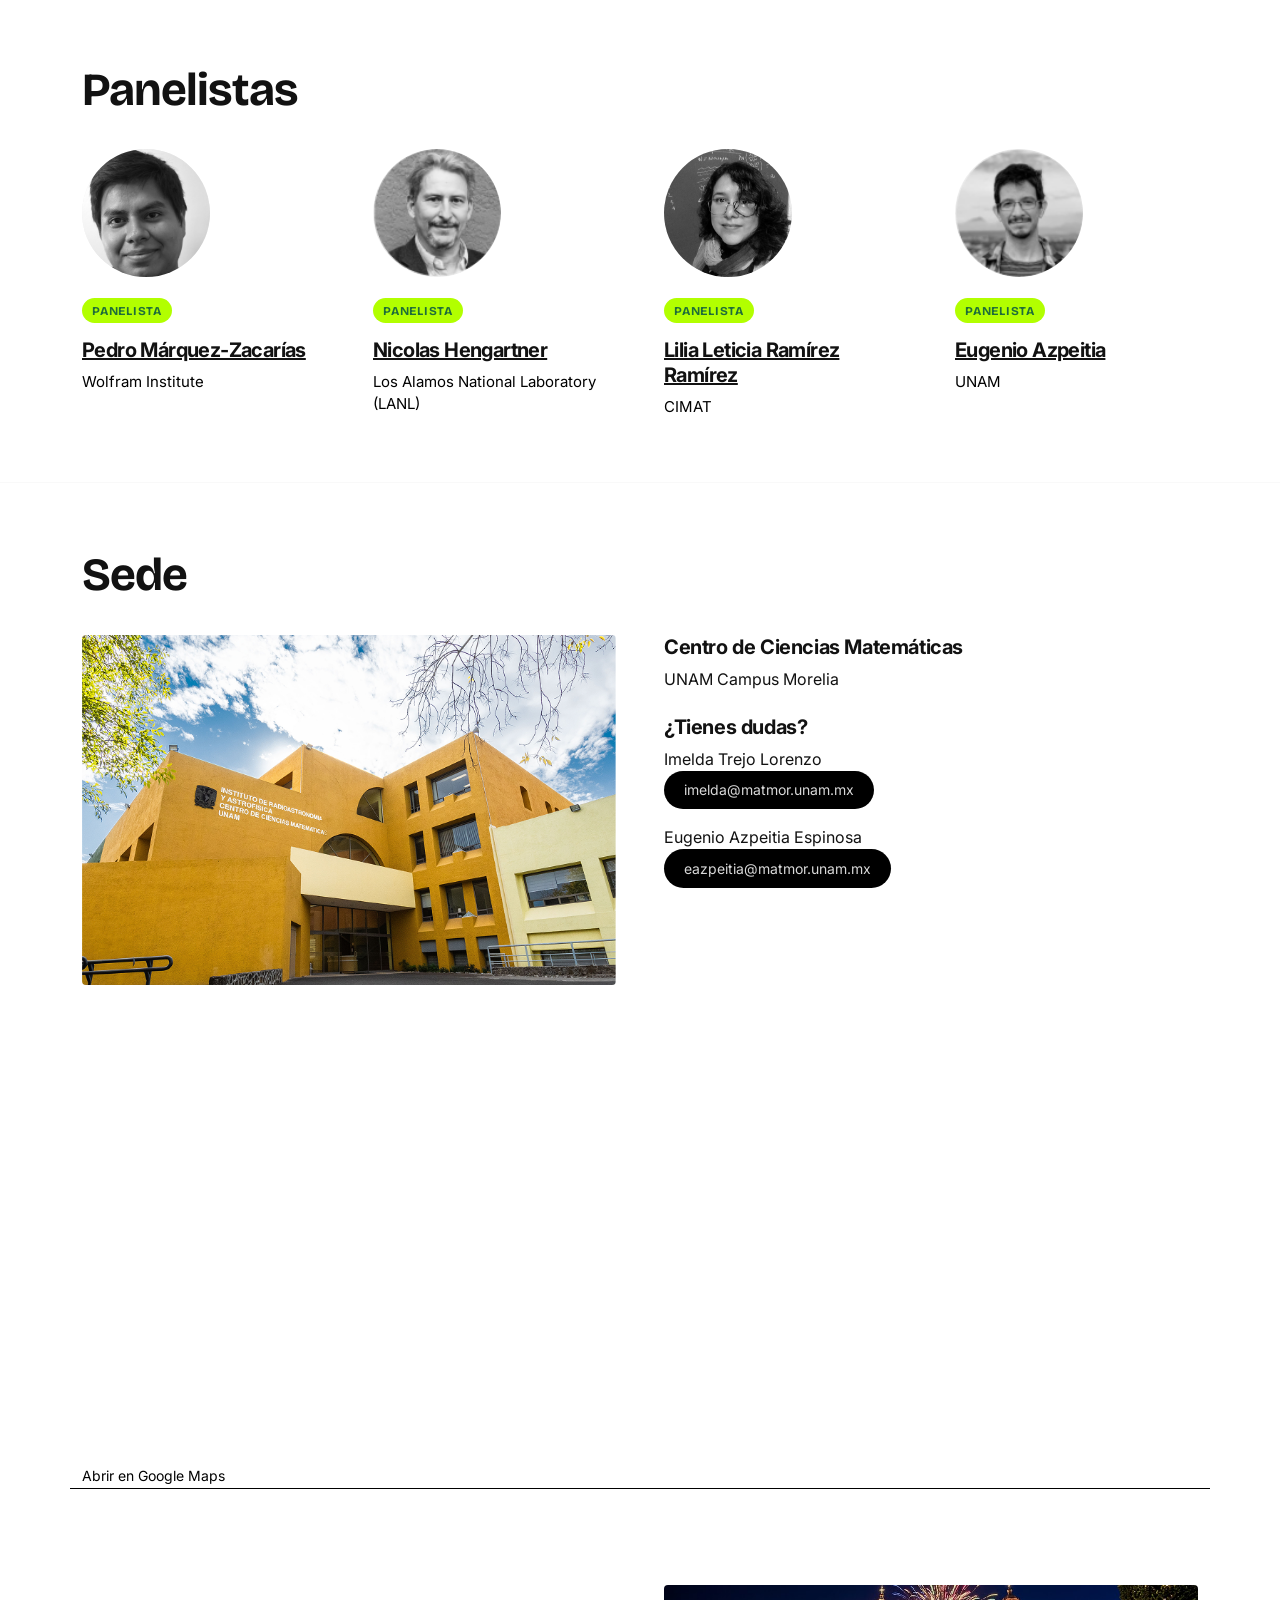
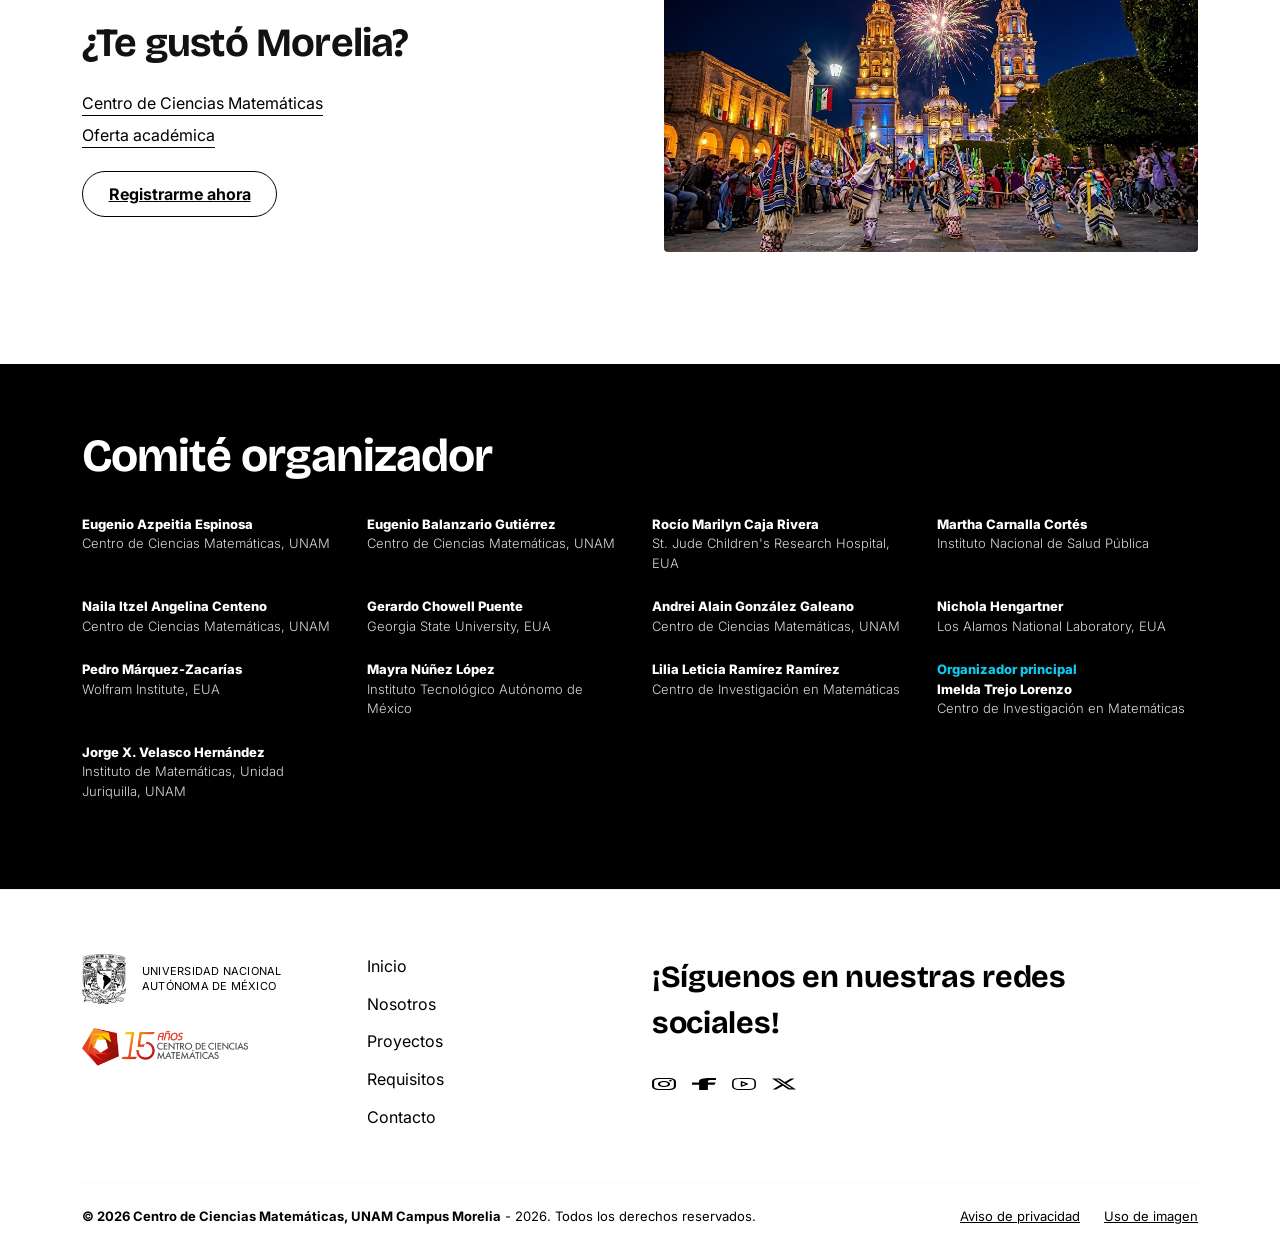
==== commit ece24a93: "Horario: quitar bienvenida y mover tarde libre al viernes Co-Authored-By: Claude Opus 5.5 <noreply@a" ====
--- a/index.html
+++ b/index.html
@@ -328,7 +328,7 @@
           <tbody>
             <tr>
               <td class="time">9:00–10:30</td>
-              <td class="split"><div class="c-green">Bienvenida</div><div class="c-red">Módulo 1</div></td>
+              <td class="c-red">Módulo 1</td>
               <td class="c-red">Módulo 2</td>
               <td class="c-yellow">Plenaria 2</td>
               <td class="c-red">Módulo 3</td>
@@ -363,22 +363,19 @@
             </tr>
             <tr>
               <td class="time">15:00–16:30</td>
-              <td class="c-blue" colspan="2">Proyectos 1, 2, 3, 4</td>
+              <td class="c-blue" colspan="4">Proyectos 1, 2, 3, 4</td>
               <td rowspan="2">Tarde libre</td>
-              <td class="c-blue" colspan="2">Proyectos 1, 2, 3, 4</td>
               <td></td>
             </tr>
             <tr>
               <td class="time">16:30–17:00</td>
-              <td class="c-black" colspan="2">Descanso</td>
-              <td class="c-black" colspan="2">Descanso</td>
+              <td class="c-black" colspan="4">Descanso</td>
               <td></td>
             </tr>
             <tr>
               <td class="time">17:00–18:30</td>
-              <td class="c-blue" colspan="2">Proyectos 1, 2, 3, 4</td>
+              <td class="c-blue" colspan="4">Proyectos 1, 2, 3, 4</td>
               <td></td>
-              <td class="c-blue" colspan="2">Proyectos 1, 2, 3, 4</td>
               <td></td>
             </tr>
           </tbody>
